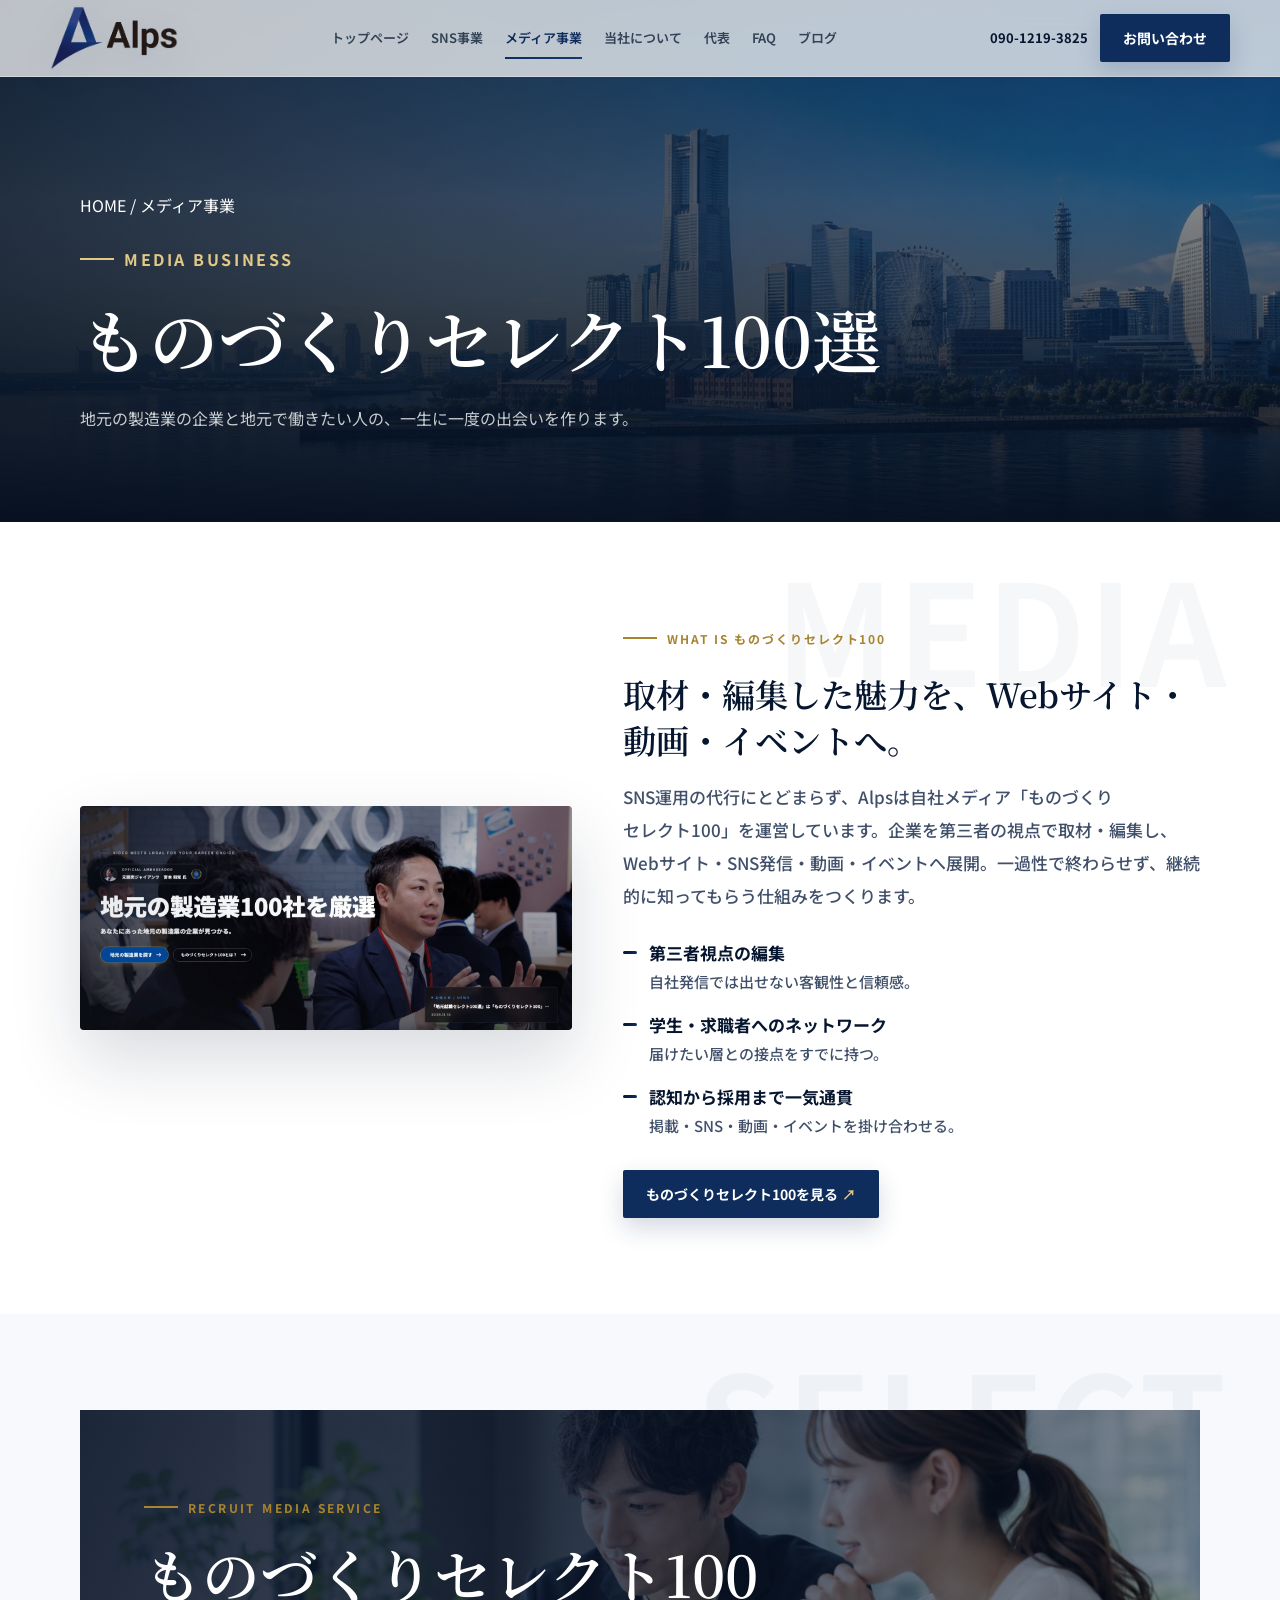
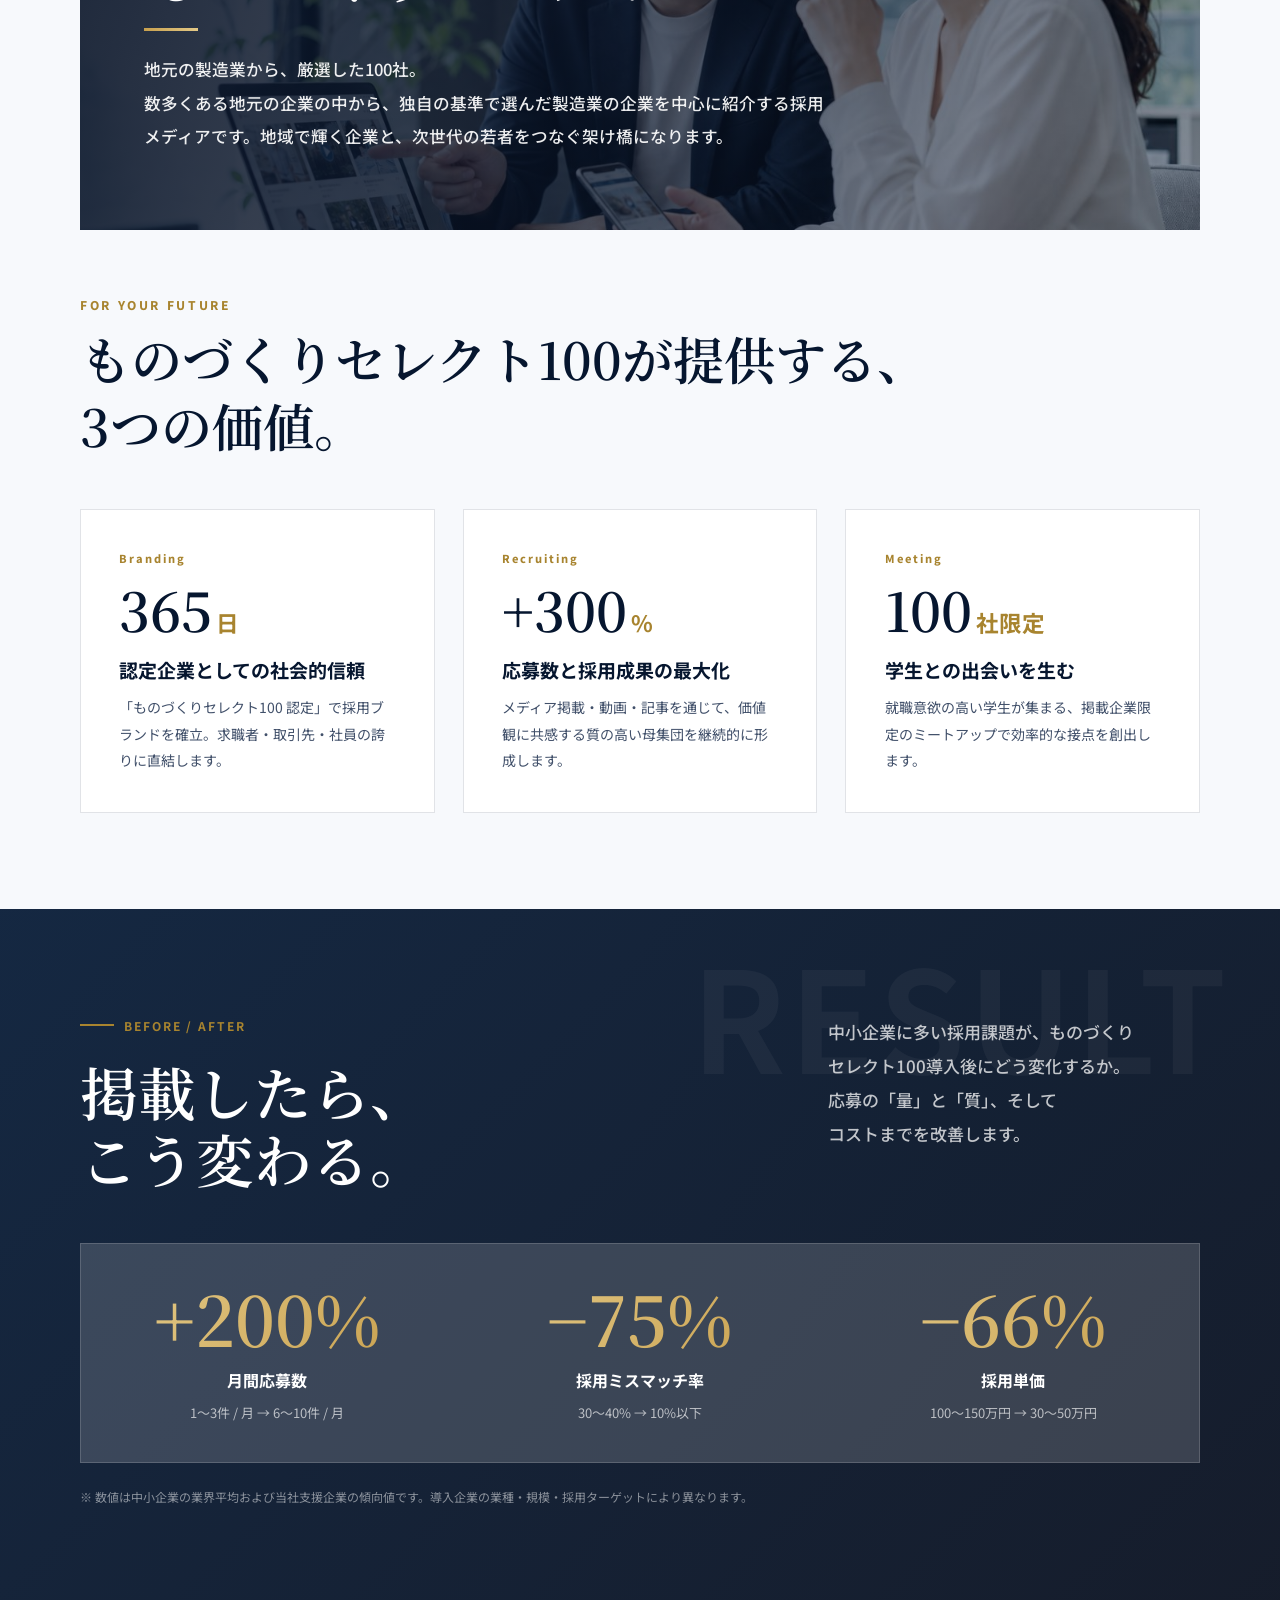
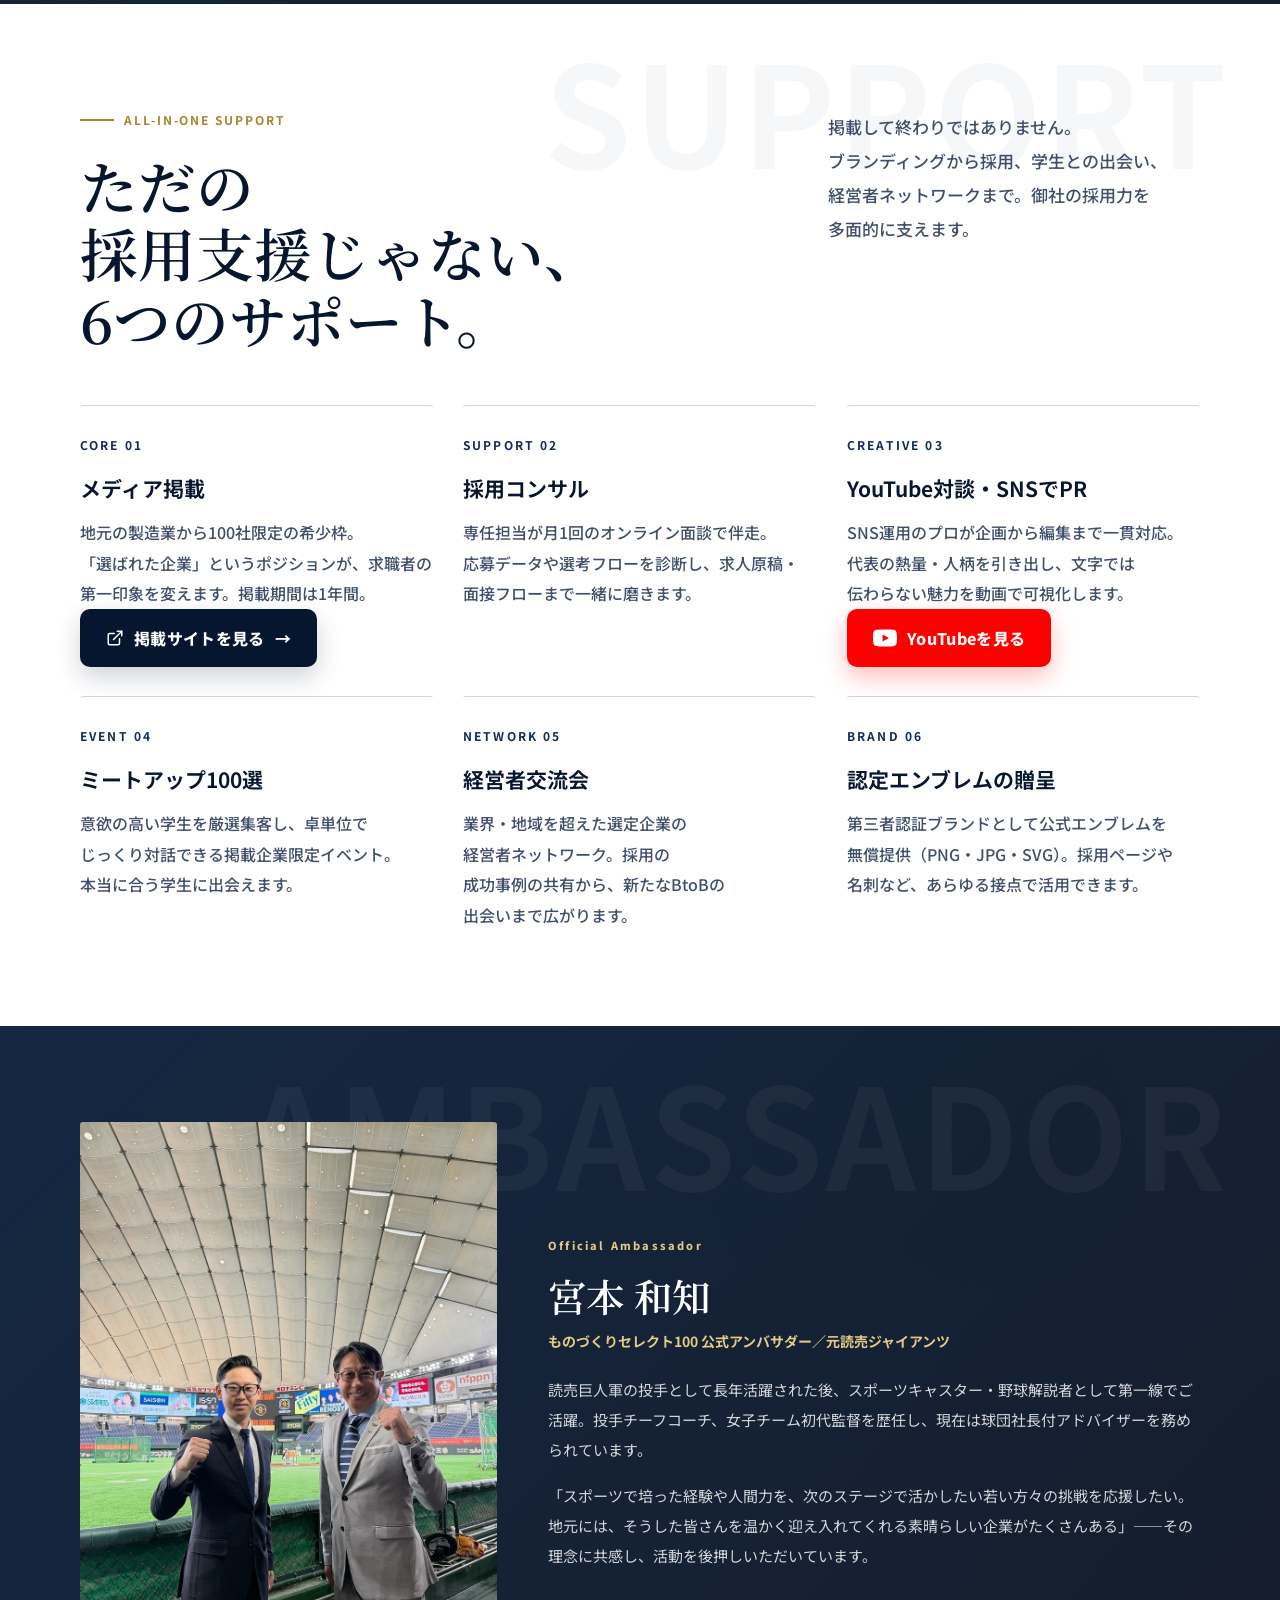
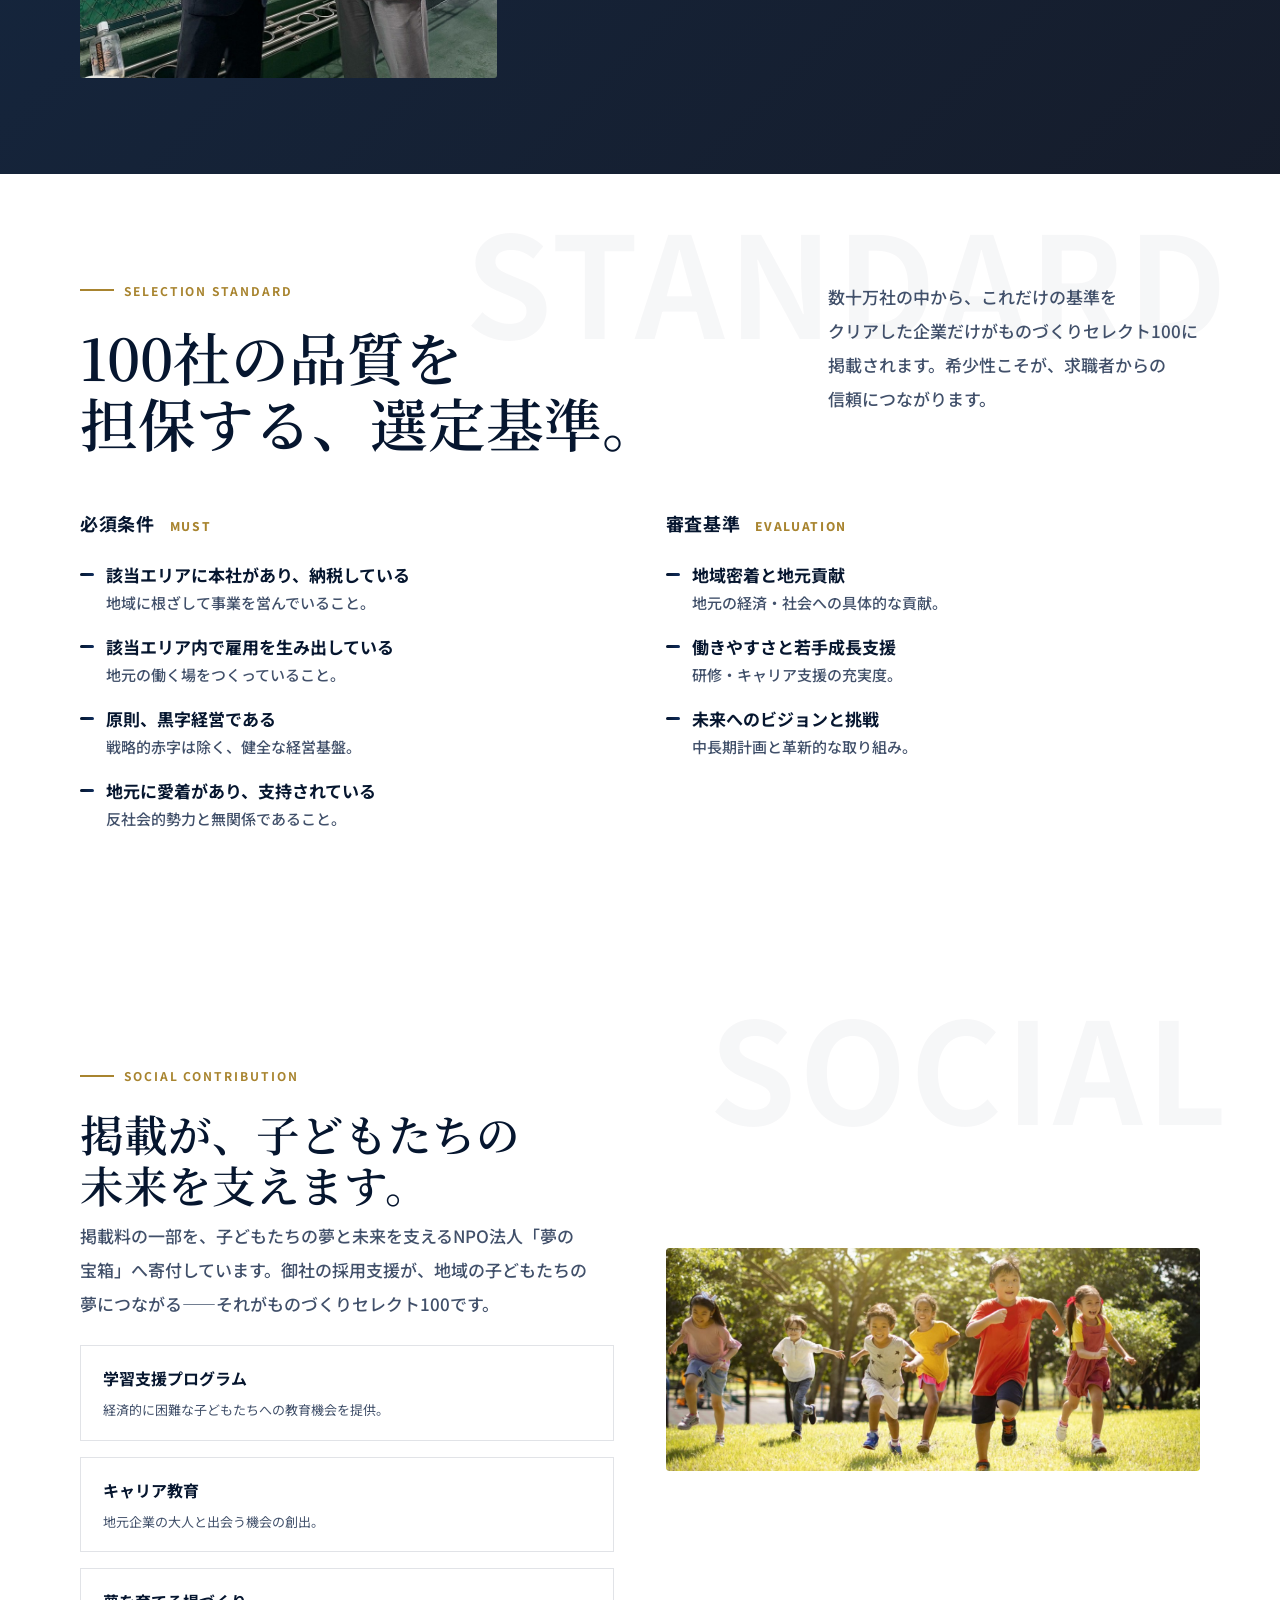
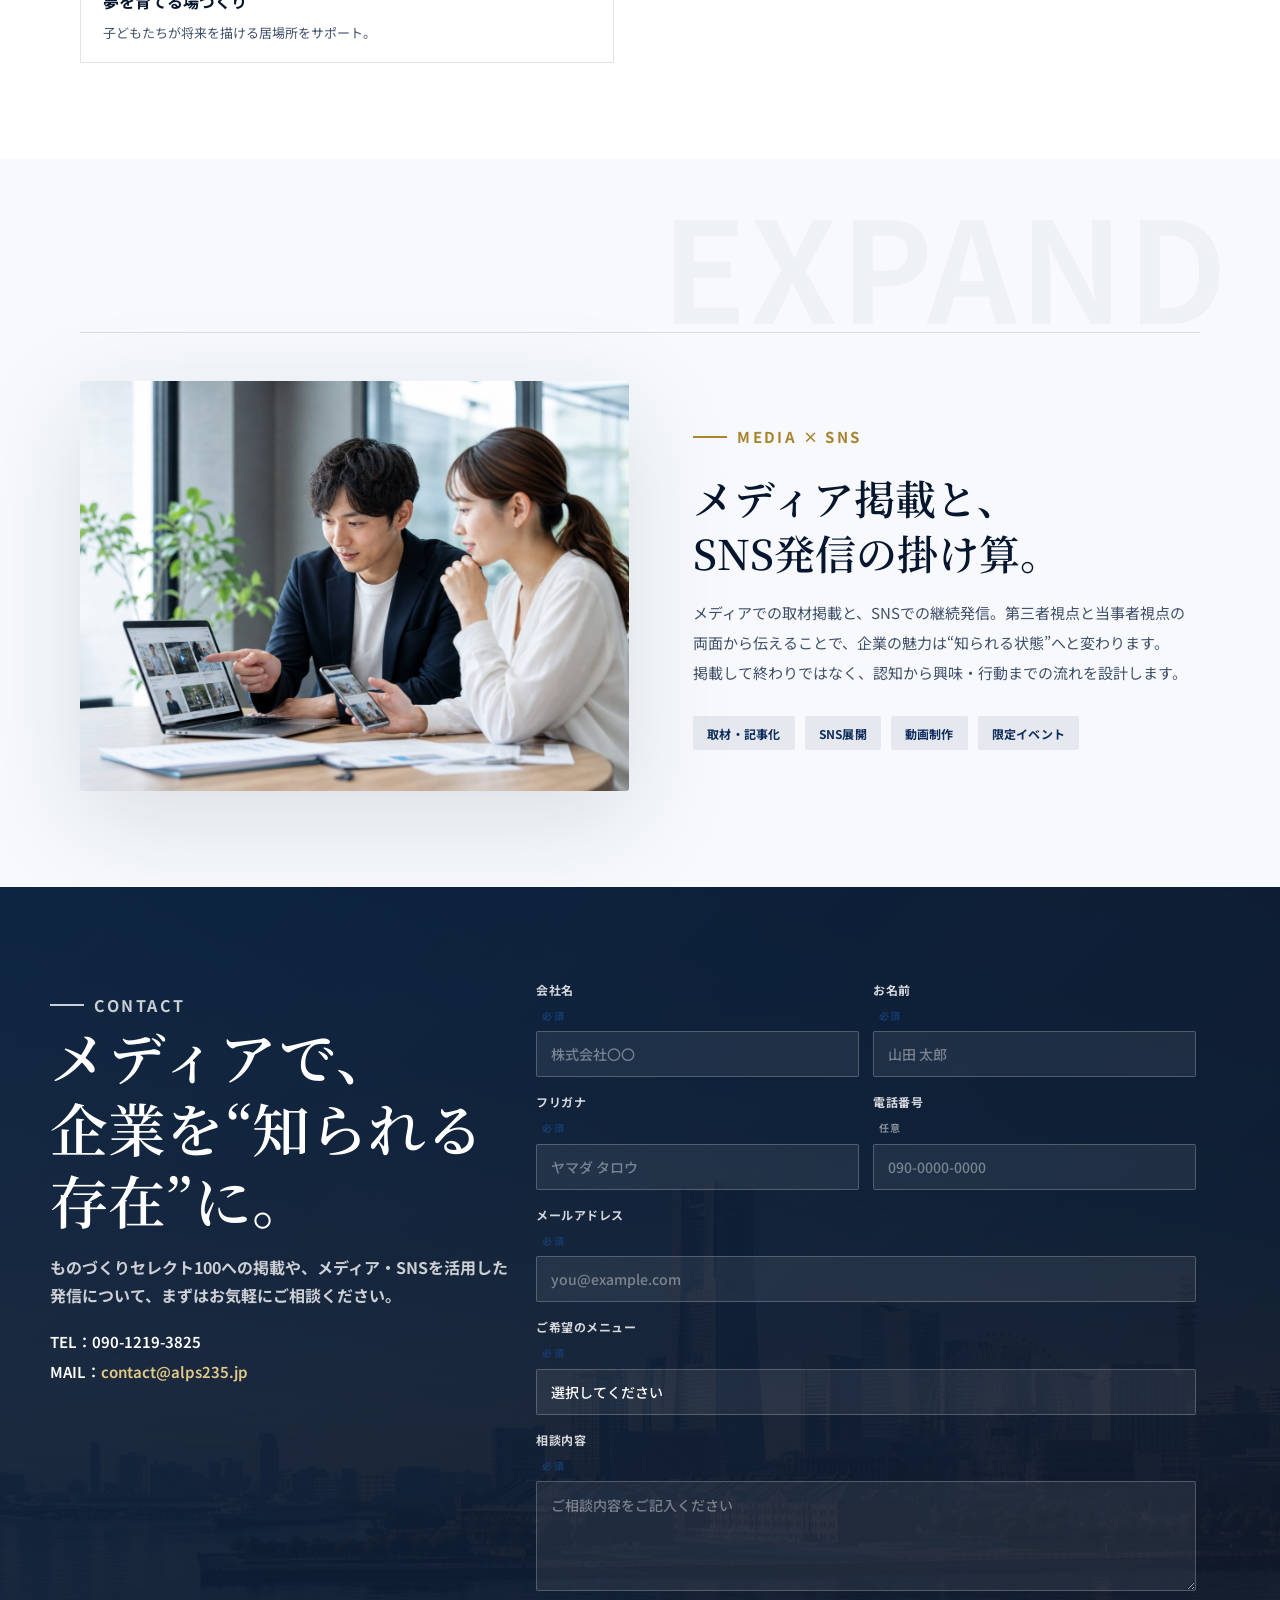
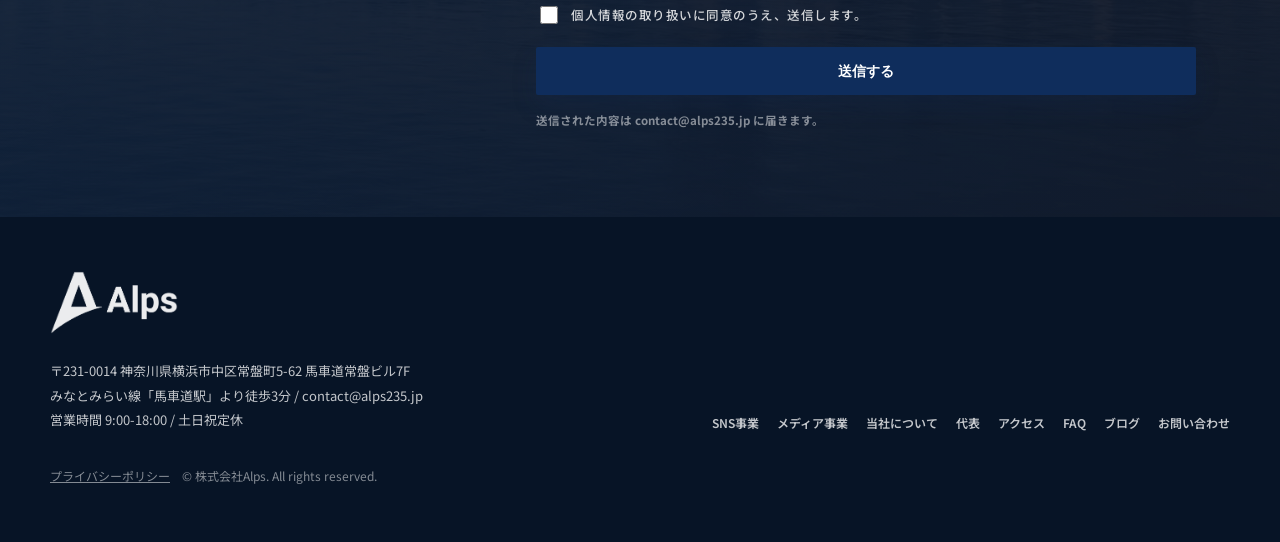
==== after/special.html @ e3c223c8 "HP preview (before/after)" ====
<!doctype html>
<html lang="ja">
<head>
<meta name="robots" content="noindex,nofollow">
  <meta charset="utf-8">
  <meta name="viewport" content="width=device-width, initial-scale=1">
  <title>メディア事業｜株式会社Alps｜ものづくりセレクト100</title>
  <meta name="description" content="株式会社Alpsの自社メディア事業。ものづくりセレクト100（地元の製造業から厳選した100社を動画で紹介する採用メディア）を通じて、地元の製造業の企業と地元で働きたい人の一生に一度の出会いを作ります。">
  <link rel="preconnect" href="https://fonts.googleapis.com">
  <link rel="preconnect" href="https://fonts.gstatic.com" crossorigin>
  <link href="https://fonts.googleapis.com/css2?family=Noto+Sans+JP:wght@400;500;600;700;900&family=Noto+Serif+JP:wght@500;600;700;900&display=swap" rel="stylesheet">
  <link rel="stylesheet" href="alps.css">
  <style id="media-extra">
    /* ===== メディア事業ページ 専用コンポーネント ===== */
    .m-lockup { display: grid; gap: 10px; margin-bottom: clamp(28px, 3vw, 44px); }
    .m-lockup .m-jp {
      margin: 0; color: var(--navy);
      font-family: "Noto Serif JP", serif; font-weight: 600;
      font-size: clamp(30px, 4vw, 52px); line-height: 1.3;
      text-wrap: pretty; word-break: auto-phrase;
    }
    .m-lockup .m-en {
      color: var(--gold-deep); font-size: 12px; font-weight: 800;
      letter-spacing: .22em; text-transform: uppercase;
    }

    /* 3つの価値 */
    .m-pillars {
      display: grid; grid-template-columns: repeat(3, minmax(0, 1fr));
      gap: clamp(18px, 2.2vw, 28px); margin-top: clamp(34px, 4vw, 54px);
    }
    .m-pillar {
      position: relative; padding: clamp(28px, 3vw, 40px);
      background: #fff; border: 1px solid rgba(11,31,58,.12);
      display: flex; flex-direction: column;
      transition: transform .3s ease, border-color .3s ease, box-shadow .3s ease;
    }
    .m-pillar:hover { transform: translateY(-6px); border-color: rgba(15,45,92,.3); box-shadow: 0 26px 64px rgba(11,31,58,.1); }
    .m-pillar .m-en { color: var(--gold-deep); font-size: 11px; font-weight: 800; letter-spacing: .18em; }
    .m-pillar .m-fig {
      margin: 14px 0 4px; color: var(--navy);
      font-family: "Noto Serif JP", serif; font-weight: 600; line-height: 1;
      font-size: clamp(38px, 4.2vw, 58px);
    }
    .m-pillar .m-fig small { font-size: .42em; font-weight: 700; margin-left: 4px; color: var(--gold-deep); font-family: "Noto Sans JP", sans-serif; }
    .m-pillar h3 { margin: 16px 0 10px; color: var(--navy); font-size: 19px; font-weight: 700; line-height: 1.5; }
    .m-pillar p { margin: 0; color: var(--muted); font-size: 14px; line-height: 1.9; }

    /* Before / After 数字 */
    .m-metrics {
      display: grid; grid-template-columns: repeat(3, minmax(0, 1fr));
      gap: 1px; margin-top: clamp(34px, 4vw, 52px);
      background: rgba(255,255,255,.16); border: 1px solid rgba(255,255,255,.16);
    }
    .m-metric { background: transparent; padding: clamp(30px, 3vw, 46px) clamp(20px, 2vw, 30px); text-align: center; }
    .m-metric .m-num {
      display: block; font-family: "Noto Serif JP", serif; font-weight: 600; line-height: 1;
      font-size: clamp(46px, 5.4vw, 76px);
      color: transparent; background: linear-gradient(120deg, var(--gold-soft), var(--gold));
      -webkit-background-clip: text; background-clip: text;
    }
    .m-metric .m-label { display: block; margin-top: 14px; color: #fff; font-size: 16px; font-weight: 700; }
    .m-metric .m-sub { display: block; margin-top: 8px; color: rgba(255,255,255,.66); font-size: 13px; line-height: 1.7; }
    .m-note { margin: 24px 0 0; color: rgba(255,255,255,.5); font-size: 12px; line-height: 1.7; }

    /* 料金プラン */
    .m-plan {
      display: grid; grid-template-columns: minmax(0, .92fr) minmax(0, 1.08fr);
      gap: clamp(30px, 4vw, 60px); align-items: center;
      padding: clamp(32px, 4vw, 56px); background: #0a1d36; color: #fff;
      border: 1px solid rgba(255,255,255,.1);
    }
    .m-plan-price { border-right: 1px solid rgba(255,255,255,.16); padding-right: clamp(20px, 3vw, 40px); }
    .m-plan-price .m-en { color: var(--gold-soft); font-size: 11px; font-weight: 800; letter-spacing: .2em; }
    .m-plan-price .m-amount { display: flex; align-items: baseline; gap: 6px; margin: 12px 0 6px; color: #fff; }
    .m-plan-price .m-amount b { font-family: "Noto Serif JP", serif; font-size: clamp(54px, 7vw, 92px); font-weight: 600; line-height: 1; }
    .m-plan-price .m-amount span { font-size: 18px; font-weight: 700; color: rgba(255,255,255,.8); }
    .m-plan-price .m-fineprint { margin: 12px 0 0; color: rgba(255,255,255,.6); font-size: 13px; line-height: 1.8; }
    .m-plan-list { list-style: none; margin: 0; padding: 0; display: grid; grid-template-columns: repeat(2, minmax(0, 1fr)); gap: 14px 24px; }
    .m-plan-list li { position: relative; padding-left: 28px; font-size: 14px; font-weight: 600; line-height: 1.6; color: rgba(255,255,255,.92); }
    .m-plan-list li::before {
      content: "✓"; position: absolute; left: 0; top: 0;
      width: 19px; height: 19px; display: grid; place-items: center;
      border-radius: 999px; background: linear-gradient(135deg, var(--gold), var(--gold-deep));
      color: #0a1d36; font-size: 11px; font-weight: 900;
    }
    @media (max-width: 860px) {
      .m-pillars, .m-metrics { grid-template-columns: 1fr; }
      .m-metrics { gap: 1px; }
      .m-plan { grid-template-columns: 1fr; gap: 28px; }
      .m-plan-price { border-right: 0; padding-right: 0; border-bottom: 1px solid rgba(255,255,255,.16); padding-bottom: 24px; }
      .m-plan-list { grid-template-columns: 1fr; }
    }

    /* 公式アンバサダー */
    .m-amb { display: grid; grid-template-columns: minmax(0, .78fr) minmax(0, 1.22fr); gap: clamp(30px, 4vw, 64px); align-items: center; }
    .m-amb .ph { min-height: clamp(300px, 36vw, 420px); border-radius: 3px; background: repeating-linear-gradient(135deg, #122847 0 14px, #0e2240 14px 28px); color: rgba(255,255,255,.5); }
    .m-amb-body .m-en { color: var(--gold-soft); font-size: 11px; font-weight: 800; letter-spacing: .2em; }
    .m-amb-body h3 { margin: 14px 0 6px; color: #fff; font-family: "Noto Serif JP", serif; font-size: clamp(26px, 3vw, 40px); font-weight: 600; line-height: 1.3; }
    .m-amb-body .m-amb-role { margin: 0 0 20px; color: var(--gold-soft); font-size: 14px; font-weight: 700; }
    .m-amb-body p { margin: 0 0 16px; color: rgba(255,255,255,.82); font-size: 15px; line-height: 2; }
    .m-amb-body p:last-child { margin-bottom: 0; }
    @media (max-width: 860px) { .m-amb { grid-template-columns: 1fr; } }

    /* 選定基準 2カラム */
    .m-crit { display: grid; grid-template-columns: repeat(2, minmax(0, 1fr)); gap: clamp(28px, 4vw, 56px); }
    .m-crit h3 { margin: 0 0 22px; color: var(--navy); font-size: 18px; font-weight: 700; letter-spacing: .04em; }
    .m-crit h3 em { font-style: normal; color: var(--gold-deep); font-size: 12px; font-weight: 800; letter-spacing: .14em; margin-left: 10px; }
    @media (max-width: 720px) { .m-crit { grid-template-columns: 1fr; } }

    /* 社会貢献 */
    .m-give { display: grid; grid-template-columns: minmax(0, 1fr) minmax(0, 1fr); gap: clamp(28px, 4vw, 56px); align-items: center; }
    .m-give-tags { display: grid; gap: 16px; }
    .m-give-tags div { padding: 18px 22px; background: #fff; border: 1px solid rgba(11,31,58,.12); }
    .m-give-tags strong { display: block; color: var(--navy); font-size: 16px; font-weight: 700; }
    .m-give-tags span { display: block; margin-top: 6px; color: var(--muted); font-size: 13px; line-height: 1.8; }
    @media (max-width: 720px) { .m-give { grid-template-columns: 1fr; } }
  </style>
  <script>document.documentElement.classList.add('js');</script>

<link rel="canonical" href="special.html">
<meta property="og:type" content="website">
<meta property="og:site_name" content="株式会社Alps">
<meta property="og:title" content="メディア事業｜株式会社Alps｜ものづくりセレクト100">
<meta property="og:description" content="株式会社Alpsの自社メディア事業。ものづくりセレクト100（地元の製造業から厳選した100社を動画で紹介する採用メディア）を通じて、地元の製造業の企業と地元で働きたい人の一生に一度の出会いを作ります。">
<meta property="og:url" content="https://alpssns.com/special/">
<meta property="og:image" content="assets/hero-minatomirai.jpg">
<meta name="twitter:card" content="summary_large_image">
<link rel="icon" href="https://alpssns.com/wp-content/uploads/2025/09/cropped-2b76fde2a64d796f07b5e4de11cb1e52-32x32.jpg" sizes="32x32" />
<link rel="icon" href="https://alpssns.com/wp-content/uploads/2025/09/cropped-2b76fde2a64d796f07b5e4de11cb1e52-192x192.jpg" sizes="192x192" />
<link rel="apple-touch-icon" href="https://alpssns.com/wp-content/uploads/2025/09/cropped-2b76fde2a64d796f07b5e4de11cb1e52-180x180.jpg" />
</head>
<body>

  <header class="site-header">
    <div class="header-inner">
      <a class="brand brand-logo-link" href="index.html" aria-label="株式会社Alps ホーム">
        <img class="brand-logo" src="assets/alps-logo-full.png" alt="株式会社Alps">
      </a>
      <nav class="nav" aria-label="主要メニュー">
        <a href="index.html">トップページ</a>
        <a href="work.html">SNS事業</a>
        <a href="special.html">メディア事業</a>
        <a href="about.html">当社について</a>
        <a href="owner.html">代表</a>
        <a href="faq.html">FAQ</a>
        <a href="https://alpssns.com/blog/">ブログ</a>
      </nav>
      <div class="header-actions">
        <a class="tel" href="tel:09012193825">090-1219-3825</a>
        <a class="btn btn-primary" href="index.html#contact">お問い合わせ</a>
      </div>
      <button class="nav-toggle" type="button" aria-label="メニューを開く" aria-expanded="false" aria-controls="mobileNav">
        <span></span><span></span><span></span>
      </button>
    </div>
    <nav class="mobile-nav" id="mobileNav" aria-label="モバイルメニュー">
      <a href="index.html">トップページ</a>
      <a href="work.html">SNS事業</a>
      <a href="special.html">メディア事業</a>
      <a href="about.html">当社について</a>
      <a href="owner.html">代表</a>
      <a href="faq.html">FAQ</a>
        <a href="https://alpssns.com/blog/">ブログ</a>
      <a class="mobile-nav__cta" href="index.html#contact">お問い合わせ</a>
      <a class="mobile-nav__tel" href="tel:09012193825">090-1219-3825</a>
    </nav>
  </header>

  <main>
    <section class="page-hero" data-screen-label="メディアヒーロー">
      <div class="container">
        <nav class="breadcrumb" aria-label="パンくず"><a href="index.html">HOME</a> <span>/</span> <span>メディア事業</span></nav>
        <p class="eyebrow" style="color:#e3c987;">Media Business</p>
        <h1 style="font-size:clamp(34px,5.4vw,74px);"><span class="nw">ものづくりセレクト</span><wbr><span class="nw">100選</span></h1>
        <p>地元の製造業の企業と地元で働きたい人の、一生に一度の出会いを作ります。</p>
      </div>
    </section>

    <section class="section" data-kicker="MEDIA" data-screen-label="メディア事業とは">
      <div class="container">
        <div class="media-feature reveal">
          <div class="media-feature-visual">
            <a href="https://jimoto-syuusyoku.com/" target="_blank" rel="noopener" aria-label="ものづくりセレクト100のサイトを開く" style="display:block;">
              <img src="assets/jimoto-top3.jpg" alt="ものづくりセレクト100 サイト" style="width:100%;height:auto;aspect-ratio:auto;object-fit:contain;background:#fff;display:block;">
            </a>
          </div>
          <div class="media-feature-body">
            <p class="eyebrow">What is ものづくりセレクト100</p>
            <h3 class="media-feature-title">取材・編集した魅力を、Webサイト・動画・イベントへ。</h3>
            <p class="media-feature-lead">SNS運用の代行にとどまらず、Alpsは自社メディア「<span class="nw">ものづくり</span><wbr><span class="nw">セレクト100</span>」を運営しています。企業を第三者の視点で取材・編集し、Webサイト・SNS発信・動画・イベントへ展開。一過性で終わらせず、継続的に知ってもらう仕組みをつくります。</p>
            <ul class="media-list">
              <li><strong>第三者視点の編集</strong><span>自社発信では出せない客観性と信頼感。</span></li>
              <li><strong>学生・求職者へのネットワーク</strong><span>届けたい層との接点をすでに持つ。</span></li>
              <li><strong>認知から採用まで一気通貫</strong><span>掲載・SNS・動画・イベントを掛け合わせる。</span></li>
            </ul>
            <a class="btn btn-primary" href="https://jimoto-syuusyoku.com/" target="_blank" rel="noopener">ものづくりセレクト100を見る <em aria-hidden="true">↗</em></a>
          </div>
        </div>
      </div>
    </section>

    <!-- ===== ものづくりセレクト100 ===== -->
    <section class="section section-soft" data-kicker="SELECT" data-screen-label="ものづくりセレクト100">
      <div class="container">
        <div class="band-head reveal">
          <img class="band-head__media" src="assets/photo-sns-meeting.jpg" alt="">
          <p class="eyebrow">Recruit Media Service</p>
          <h2 class="section-title"><span class="nw">ものづくり</span><wbr><span class="nw">セレクト100</span></h2>
          <p class="band-lead">地元の製造業から、厳選した100社。<br>数多くある地元の企業の中から、独自の基準で選んだ製造業の企業を中心に紹介する採用メディアです。地域で輝く企業と、次世代の若者をつなぐ架け橋になります。</p>
        </div>

        <div class="m-lockup reveal">
          <span class="m-en">For Your Future</span>
          <p class="m-jp"><span class="nw">ものづくり</span><wbr><span class="nw">セレクト100</span>が提供する、<wbr><span class="nw">3つの価値。</span></p>
        </div>
        <div class="m-pillars reveal">
          <div class="m-pillar">
            <span class="m-en">Branding</span>
            <div class="m-fig"><span class="js-count">365</span><small>日</small></div>
            <h3>認定企業としての社会的信頼</h3>
            <p>「<span class="nw">ものづくり</span><wbr><span class="nw">セレクト100</span> 認定」で採用ブランドを確立。求職者・取引先・社員の誇りに直結します。</p>
          </div>
          <div class="m-pillar">
            <span class="m-en">Recruiting</span>
            <div class="m-fig"><span class="js-count">+300</span><small>%</small></div>
            <h3>応募数と採用成果の最大化</h3>
            <p>メディア掲載・動画・記事を通じて、価値観に共感する質の高い母集団を継続的に形成します。</p>
          </div>
          <div class="m-pillar">
            <span class="m-en">Meeting</span>
            <div class="m-fig"><span class="js-count">100</span><small>社限定</small></div>
            <h3>学生との出会いを生む</h3>
            <p>就職意欲の高い学生が集まる、掲載企業限定のミートアップで効率的な接点を創出します。</p>
          </div>
        </div>
      </div>
    </section>

    <!-- ===== Before / After 数字 ===== -->
    <section class="section section-dark" data-kicker="RESULT" data-screen-label="導入効果">
      <div class="container">
        <div class="section-head reveal">
          <div>
            <p class="eyebrow">Before / After</p>
            <h2 class="section-title nowrap-title">掲載したら、こう変わる。</h2>
          </div>
          <p class="section-copy">中小企業に多い採用課題が、<span class="nw">ものづくり</span><wbr><span class="nw">セレクト100</span>導入後にどう変化するか。応募の「量」と「質」、そしてコストまでを改善します。</p>
        </div>
        <div class="m-metrics reveal">
          <div class="m-metric">
            <span class="m-num js-count">+200%</span>
            <span class="m-label">月間応募数</span>
            <span class="m-sub">1〜3件 / 月 → 6〜10件 / 月</span>
          </div>
          <div class="m-metric">
            <span class="m-num js-count">−75%</span>
            <span class="m-label">採用ミスマッチ率</span>
            <span class="m-sub">30〜40% → 10%以下</span>
          </div>
          <div class="m-metric">
            <span class="m-num js-count">−66%</span>
            <span class="m-label">採用単価</span>
            <span class="m-sub">100〜150万円 → 30〜50万円</span>
          </div>
        </div>
        <p class="m-note reveal">※ 数値は中小企業の業界平均および当社支援企業の傾向値です。導入企業の業種・規模・採用ターゲットにより異なります。</p>
      </div>
    </section>

    <!-- ===== 6つのサポート ===== -->
    <section class="section" data-kicker="SUPPORT" data-screen-label="6つのサポート">
      <div class="container">
        <div class="section-head reveal">
          <div>
            <p class="eyebrow">All-in-One Support</p>
            <h2 class="section-title">ただの採用支援じゃない、6つのサポート。</h2>
          </div>
          <p class="section-copy">掲載して終わりではありません。ブランディングから採用、学生との出会い、経営者ネットワークまで。御社の採用力を多面的に支えます。</p>
        </div>
        <div class="grid grid-3 reveal">
          <a class="card" href="https://jimoto-syuusyoku.com/" target="_blank" rel="noopener"><span class="card-number">CORE 01</span><h3>メディア掲載</h3><p>地元の製造業から100社限定の希少枠。「選ばれた企業」というポジションが、求職者の第一印象を変えます。掲載期間は1年間。</p><span class="site-btn"><svg viewBox="0 0 24 24" width="18" height="18" fill="none" stroke="currentColor" stroke-width="2" stroke-linecap="round" stroke-linejoin="round" aria-hidden="true"><path d="M18 13v6a2 2 0 0 1-2 2H5a2 2 0 0 1-2-2V8a2 2 0 0 1 2-2h6"/><polyline points="15 3 21 3 21 9"/><line x1="10" y1="14" x2="21" y2="3"/></svg>掲載サイトを見る <em aria-hidden="true">→</em></span></a>
          <article class="card"><span class="card-number">SUPPORT 02</span><h3>採用コンサル</h3><p>専任担当が月1回のオンライン面談で伴走。応募データや選考フローを診断し、求人原稿・面接フローまで一緒に磨きます。</p></article>
          <a class="card" href="https://youtube.com/channel/UCRNFqnMFHb-Qp9sa0mqdWAQ?si=ZmJdpICuqnjxCq0V" target="_blank" rel="noopener"><span class="card-number">CREATIVE 03</span><h3>YouTube対談・SNSでPR</h3><p>SNS運用のプロが企画から編集まで一貫対応。代表の熱量・人柄を引き出し、文字では伝わらない魅力を動画で可視化します。</p><span class="yt-btn"><svg viewBox="0 0 24 24" width="18" height="18" fill="currentColor" aria-hidden="true"><path d="M23.5 6.2a3 3 0 0 0-2.1-2.1C19.5 3.6 12 3.6 12 3.6s-7.5 0-9.4.5A3 3 0 0 0 .5 6.2C0 8.1 0 12 0 12s0 3.9.5 5.8a3 3 0 0 0 2.1 2.1c1.9.5 9.4.5 9.4.5s7.5 0 9.4-.5a3 3 0 0 0 2.1-2.1c.5-1.9.5-5.8.5-5.8s0-3.9-.5-5.8zM9.6 15.6V8.4l6.3 3.6-6.3 3.6z"/></svg>YouTubeを見る</span></a>
          <article class="card"><span class="card-number">EVENT 04</span><h3>ミートアップ100選</h3><p>意欲の高い学生を厳選集客し、卓単位でじっくり対話できる掲載企業限定イベント。本当に合う学生に出会えます。</p></article>
          <article class="card"><span class="card-number">NETWORK 05</span><h3>経営者交流会</h3><p>業界・地域を超えた選定企業の経営者ネットワーク。採用の成功事例の共有から、新たなBtoBの出会いまで広がります。</p></article>
          <article class="card"><span class="card-number">BRAND 06</span><h3>認定エンブレムの贈呈</h3><p>第三者認証ブランドとして公式エンブレムを無償提供（PNG・JPG・SVG）。採用ページや名刺など、あらゆる接点で活用できます。</p></article>
        </div>
      </div>
    </section>

    <!-- ===== 公式アンバサダー ===== -->
    <section class="section section-dark" data-kicker="AMBASSADOR" data-screen-label="公式アンバサダー">
      <div class="container">
        <div class="m-amb reveal">
          <div style="border-radius:3px;overflow:hidden;align-self:stretch;"><img src="assets/ambassador-miyamoto.jpg" alt="公式アンバサダー 宮本 和知氏（右）と代表 魚崎　仁潔（左）" style="width:100%;height:100%;min-height:clamp(320px,38vw,460px);object-fit:cover;display:block;"></div>
          <div class="m-amb-body">
            <span class="m-en">Official Ambassador</span>
            <h3>宮本 和知</h3>
            <p class="m-amb-role"><span class="nw">ものづくり</span><wbr><span class="nw">セレクト100</span> 公式アンバサダー／<wbr><span class="nw">元読売ジャイアンツ</span></p>
            <p>読売巨人軍の投手として長年活躍された後、スポーツキャスター・野球解説者として第一線でご活躍。投手チーフコーチ、女子チーム初代監督を歴任し、現在は球団社長付アドバイザーを務められています。</p>
            <p>「スポーツで培った経験や人間力を、次のステージで活かしたい若い方々の挑戦を応援したい。地元には、そうした皆さんを温かく迎え入れてくれる素晴らしい企業がたくさんある」——その理念に共感し、活動を後押しいただいています。</p>
          </div>
        </div>
      </div>
    </section>

    <!-- ===== 選定基準 ===== -->
    <section class="section" data-kicker="STANDARD" data-screen-label="選定基準">
      <div class="container">
        <div class="section-head reveal">
          <div>
            <p class="eyebrow">Selection Standard</p>
            <h2 class="section-title">100社の品質を担保する、選定基準。</h2>
          </div>
          <p class="section-copy">数十万社の中から、これだけの基準をクリアした企業だけが<span class="nw">ものづくり</span><wbr><span class="nw">セレクト100</span>に掲載されます。希少性こそが、求職者からの信頼につながります。</p>
        </div>
        <div class="m-crit reveal">
          <div>
            <h3>必須条件 <em>MUST</em></h3>
            <ul class="media-list">
              <li><strong>該当エリアに本社があり、納税している</strong><span>地域に根ざして事業を営んでいること。</span></li>
              <li><strong>該当エリア内で雇用を生み出している</strong><span>地元の働く場をつくっていること。</span></li>
              <li><strong>原則、黒字経営である</strong><span>戦略的赤字は除く、健全な経営基盤。</span></li>
              <li><strong>地元に愛着があり、支持されている</strong><span>反社会的勢力と無関係であること。</span></li>
            </ul>
          </div>
          <div>
            <h3>審査基準 <em>EVALUATION</em></h3>
            <ul class="media-list">
              <li><strong>地域密着と地元貢献</strong><span>地元の経済・社会への具体的な貢献。</span></li>
              <li><strong>働きやすさと若手成長支援</strong><span>研修・キャリア支援の充実度。</span></li>
              <li><strong>未来へのビジョンと挑戦</strong><span>中長期計画と革新的な取り組み。</span></li>
            </ul>
          </div>
        </div>
      </div>
    </section>

    <!-- ===== 社会貢献 ===== -->
    <section class="section" data-kicker="SOCIAL" data-screen-label="社会貢献">
      <div class="container">
        <div class="m-give reveal">
          <div>
            <p class="eyebrow">Social Contribution</p>
            <h2 class="section-title" style="font-size:clamp(28px,3.4vw,44px);">掲載が、子どもたちの未来を支えます。</h2>
            <p class="section-copy" style="max-width:none;">掲載料の一部を、子どもたちの夢と未来を支えるNPO法人「夢の宝箱」へ寄付しています。御社の採用支援が、地域の子どもたちの夢につながる——それが<span class="nw">ものづくり</span><wbr><span class="nw">セレクト100</span>です。</p>
            <div class="m-give-tags" style="margin-top:24px;">
              <div><strong>学習支援プログラム</strong><span>経済的に困難な子どもたちへの教育機会を提供。</span></div>
              <div><strong>キャリア教育</strong><span>地元企業の大人と出会う機会の創出。</span></div>
              <div><strong>夢を育てる場づくり</strong><span>子どもたちが将来を描ける居場所をサポート。</span></div>
            </div>
          </div>
          <div style="border-radius:3px;overflow:hidden;">
            <img src="assets/children-future.jpg" alt="夢の宝箱が支援する子どもたち" style="width:100%;height:auto;display:block;border-radius:3px;">
          </div>
        </div>
      </div>
    </section>

    <!-- ===== Media × SNS ===== -->
    <section class="section section-soft" data-kicker="EXPAND" data-screen-label="展開イメージ">
      <div class="container">
        <div class="image-showcase is-reverse reveal">
          <img src="assets/photo-sns-meeting.jpg" alt="メディアとSNSを掛け合わせた発信">
          <div class="image-showcase-copy">
            <p class="eyebrow">Media × SNS</p>
            <h3>メディア掲載と、SNS発信の掛け算。</h3>
            <p>メディアでの取材掲載と、SNSでの継続発信。第三者視点と当事者視点の両面から伝えることで、企業の魅力は“知られる状態”へと変わります。掲載して終わりではなく、認知から興味・行動までの流れを設計します。</p>
            <div class="visual-tags"><span>取材・記事化</span><span>SNS展開</span><span>動画制作</span><span>限定イベント</span></div>
          </div>
        </div>
      </div>
    </section>

    <section class="cta" data-screen-label="お問い合わせ">
      <div class="cta-inner">
        <div class="contact-panel">
          <div class="reveal">
            <p class="eyebrow">Contact</p>
            <h2>メディアで、企業を“知られる存在”に。</h2>
            <p><span class="nw">ものづくり</span><wbr><span class="nw">セレクト100</span>への掲載や、メディア・SNSを活用した発信について、まずは<span class="nw">お気軽に</span>ご相談ください。</p>
            <p style="color:#fff;font-size:15px;font-weight:600;line-height:2;margin:18px 0 0;">TEL：<a href="tel:09012193825" style="color:#fff;">090-1219-3825</a><br>MAIL：<a href="mailto:contact@alps235.jp" style="color:var(--gold-soft);">contact@alps235.jp</a></p>
          </div>
          <form class="contact-form reveal" action="#" onsubmit="return false" method="POST">
            <input type="hidden" name="action" value="alps_contact">
            <input type="text" name="_honey" style="display:none">
            <div class="cf-row">
              <label>会社名<span class="req">必須</span><input type="text" name="company" required placeholder="株式会社〇〇"></label>
              <label>お名前<span class="req">必須</span><input type="text" name="fullname" required placeholder="山田 太郎"></label>
            </div>
            <div class="cf-row">
              <label>フリガナ<span class="req">必須</span><input type="text" name="kana" required placeholder="ヤマダ タロウ"></label>
              <label>電話番号<span class="opt">任意</span><input type="tel" name="tel" placeholder="090-0000-0000"></label>
            </div>
            <label>メールアドレス<span class="req">必須</span><input type="email" name="email" required placeholder="you@example.com"></label>
            <label>ご希望のメニュー<span class="req">必須</span>
              <select name="menu" required>
                <option value="" disabled selected>選択してください</option>
                <option>SNS採用支援</option>
                <option>ものづくりセレクト100（メディア掲載）</option>
                <option>その他・ご相談</option>
              </select>
            </label>
            <label>相談内容<span class="req">必須</span><textarea name="message" required placeholder="ご相談内容をご記入ください"></textarea></label>
            <label class="cf-check"><input type="checkbox" name="agree" required> <span>個人情報の取り扱いに同意のうえ、送信します。</span></label>
            <button class="btn btn-primary" type="submit">送信する</button>
            <p class="cf-note">送信された内容は contact@alps235.jp に届きます。</p>
          </form>
        </div>
      </div>
    </section>
  </main>

  <footer class="footer">
    <div class="footer-inner">
      <div>
        <a class="brand brand-logo-link" href="index.html" aria-label="株式会社Alps ホーム">
          <img class="brand-logo" src="assets/alps-logo-full.png" alt="株式会社Alps" style="filter:brightness(0) invert(1);opacity:.92;">
        </a>
        <p>〒231-0014 神奈川県横浜市中区常盤町5-62 <span class="nw">馬車道常盤ビル7F</span><br>みなとみらい線「馬車道駅」より徒歩3分 / contact@alps235.jp<br>営業時間 9:00-18:00 / 土日祝定休</p>
      </div>
      <nav class="footer-links" aria-label="フッターメニュー">
        <a href="work.html">SNS事業</a>
        <a href="special.html">メディア事業</a>
        <a href="about.html">当社について</a>
        <a href="owner.html">代表</a>
        <a href="https://alpssns.com/access/">アクセス</a>
        <a href="faq.html">FAQ</a>
        <a href="https://alpssns.com/blog/">ブログ</a>
        <a href="index.html#contact">お問い合わせ</a>
      </nav>
    </div>
    <p style="width:min(var(--max),calc(100% - 40px));margin:32px auto 0;font-size:12px;color:rgba(255,255,255,.5);"><a href="https://alpssns.com/privacy/" style="color:inherit;text-decoration:underline;">プライバシーポリシー</a>　© 株式会社Alps. All rights reserved.</p>
  </footer>

  <script src="app.js"></script>
</body>
</html>
---- after/alps.css ----
/* =========================================================
   Alps — 共通スタイル（ユーザー作成トップページより抽出）
   読み込み順を維持: ベース → de-AI上書き → refine上書き
   ========================================================= */

/* ===================== BASE ===================== */
:root {
  --ink: #111827;
  --navy: #06162f;
  --muted: #41506a;
  --line: #d9e0ea;
  --soft: #f4f7fb;
  --blue: #0f2d5c;
  --green: #0e7f78;
  --white: #ffffff;
  --shadow: 0 24px 70px rgba(11, 31, 58, .12);
  --radius: 8px;
  --max: 1180px;
}

* { box-sizing: border-box; }

html {
  scroll-behavior: smooth;
  overflow-x: hidden;
}

body {
  margin: 0;
  color: var(--ink);
  background: var(--white);
  font-family: "Inter", "Noto Sans JP", -apple-system, BlinkMacSystemFont, "Helvetica Neue", "Hiragino Sans", "Yu Gothic", YuGothic, Meiryo, sans-serif;
  line-height: 1.75;
  letter-spacing: 0;
  overflow-x: hidden;
  font-weight: 400;
}

@media (pointer: fine) {
  body.cursor-ready,
  body.cursor-ready a,
  body.cursor-ready button,
  body.cursor-ready summary,
  body.cursor-ready details {
    cursor: none;
  }
}

.cursor-dot,
.cursor-ring {
  position: fixed;
  left: 0;
  top: 0;
  z-index: 999;
  pointer-events: none;
  opacity: 0;
  transform: translate3d(-50%, -50%, 0);
  transition: opacity .2s ease, width .22s ease, height .22s ease, border-color .22s ease, background .22s ease;
}

.cursor-dot {
  width: 7px;
  height: 7px;
  border-radius: 999px;
  background: linear-gradient(135deg, var(--blue), var(--green));
  box-shadow: 0 0 18px rgba(15,45,92,.55);
}

.cursor-ring {
  width: 38px;
  height: 38px;
  border: 1px solid rgba(15,45,92,.42);
  border-radius: 999px;
  background: rgba(255,255,255,.08);
  backdrop-filter: blur(2px);
  mix-blend-mode: multiply;
}

body.cursor-ready .cursor-dot,
body.cursor-ready .cursor-ring { opacity: 1; }

body.cursor-hover .cursor-ring {
  width: 64px;
  height: 64px;
  border-color: rgba(19,163,127,.62);
  background: rgba(15,45,92,.08);
}

img { display: block; width: 100%; height: auto; }
a { color: inherit; text-decoration: none; }

section[id] { scroll-margin-top: 96px; }

.site-header {
  position: fixed;
  inset: 0 0 auto;
  z-index: 50;
  background: rgba(255, 255, 255, .72);
  border-bottom: 1px solid rgba(217, 224, 234, .7);
  backdrop-filter: blur(18px);
}

.header-inner {
  width: min(var(--max), calc(100% - 40px));
  height: 76px;
  margin: 0 auto;
  display: flex;
  align-items: center;
  justify-content: space-between;
  gap: 28px;
}

.brand {
  display: inline-flex;
  align-items: center;
  gap: 12px;
  font-weight: 700;
  color: var(--navy);
  line-height: 1;
}

.brand-logo-link { flex: 0 0 auto; }

.brand-logo {
  width: clamp(110px, 10vw, 132px);
  height: auto;
  display: block;
  object-fit: contain;
  filter: drop-shadow(0 10px 18px rgba(6,22,47,.08));
  transition: transform .32s ease, filter .32s ease;
}

.brand-logo-link:hover .brand-logo {
  transform: translateY(-2px);
  filter: drop-shadow(0 14px 22px rgba(6,22,47,.14));
}

.nav {
  display: flex;
  align-items: center;
  gap: 22px;
  color: #334155;
  font-size: 13px;
  font-weight: 600;
}

.nav a {
  position: relative;
  padding: 28px 0;
  transition: color .2s ease;
}

.nav a::after {
  content: "";
  position: absolute;
  left: 0;
  right: 0;
  bottom: 18px;
  height: 2px;
  background: linear-gradient(90deg, var(--blue), var(--green));
  transform: scaleX(0);
  transform-origin: left;
  transition: transform .24s ease;
}

.nav a:hover,
.nav a.is-active { color: var(--blue); }

.nav a:hover::after,
.nav a.is-active::after { transform: scaleX(1); }

.header-actions { display: flex; align-items: center; gap: 12px; }

.tel { color: var(--navy); font-size: 13px; font-weight: 700; white-space: nowrap; }

.btn {
  display: inline-flex;
  align-items: center;
  justify-content: center;
  min-height: 48px;
  padding: 0 22px;
  border: 1px solid transparent;
  border-radius: var(--radius);
  font-size: 14px;
  font-weight: 700;
  line-height: 1.2;
  position: relative;
  isolation: isolate;
  overflow: hidden;
  transition: transform .24s ease, box-shadow .24s ease, background .24s ease, color .24s ease, border-color .24s ease;
}

.btn::before {
  content: "";
  position: absolute;
  inset: -40% auto -40% -80%;
  z-index: -1;
  width: 70%;
  background: linear-gradient(90deg, transparent, rgba(255,255,255,.36), transparent);
  transform: skewX(-18deg);
  transition: left .55s ease;
}

.btn:hover { transform: translateY(-3px); }
.btn:hover::before { left: 120%; }

.btn-primary {
  color: var(--white);
  background: linear-gradient(135deg, var(--blue), var(--green));
  box-shadow: 0 14px 30px rgba(15, 45, 92, .24);
}

.btn-secondary {
  color: var(--navy);
  background: var(--white);
  border-color: var(--line);
}

.btn-dark {
  color: var(--white);
  background: var(--navy);
  box-shadow: 0 18px 42px rgba(11, 31, 58, .24);
}

.btn-ghost {
  color: var(--white);
  background: rgba(255, 255, 255, .08);
  border-color: rgba(255, 255, 255, .55);
  backdrop-filter: blur(4px);
}

.btn-ghost:hover {
  background: rgba(255, 255, 255, .18);
  border-color: rgba(255, 255, 255, .85);
}

.service-grid { margin-top: 8px; }

.service-item {
  display: flex;
  flex-direction: column;
  gap: 4px;
  min-height: 100%;
}

.service-cta {
  display: flex;
  justify-content: center;
  margin-top: clamp(36px, 4vw, 56px);
}

.service-cta .btn em,
.media-feature-body .btn em {
  font-style: normal;
  margin-left: 4px;
  transition: transform .3s ease;
}

.service-cta .btn:hover em,
.media-feature-body .btn:hover em { transform: translateX(5px); }

.media-feature {
  display: grid;
  grid-template-columns: minmax(0, .92fr) minmax(0, 1.08fr);
  gap: clamp(34px, 5vw, 72px);
  align-items: center;
}

.media-feature-visual {
  position: relative;
  border-radius: 16px;
  overflow: hidden;
  box-shadow: 0 30px 70px rgba(11, 31, 58, .16);
}

.media-feature-visual img {
  width: 100%;
  height: 100%;
  aspect-ratio: 4 / 3;
  object-fit: cover;
}

.media-feature-visual::after {
  content: "";
  position: absolute;
  inset: 0;
  background: linear-gradient(140deg, rgba(15, 45, 92, .12), transparent 55%);
  pointer-events: none;
}

.media-feature-title {
  margin: 0 0 16px;
  color: var(--navy);
  font-family: "Noto Serif JP", "Hiragino Mincho ProN", "Yu Mincho", "YuMincho", serif;
  font-size: clamp(24px, 2.6vw, 34px);
  font-weight: 600;
  line-height: 1.4;
}

.media-feature-lead {
  margin: 0 0 28px;
  color: var(--muted);
  font-size: 17px;
  font-weight: 500;
  line-height: 1.95;
}

.media-list {
  list-style: none;
  margin: 0 0 32px;
  padding: 0;
  display: grid;
  gap: 18px;
}

.media-list li { position: relative; padding-left: 26px; }

.media-list li::before {
  content: "";
  position: absolute;
  left: 0;
  top: 11px;
  width: 14px;
  height: 3px;
  border-radius: 2px;
  background: linear-gradient(90deg, var(--navy), var(--blue));
}

.media-list strong {
  display: block;
  color: var(--navy);
  font-size: 17px;
  font-weight: 700;
  line-height: 1.5;
}

.media-list span {
  display: block;
  margin-top: 3px;
  color: var(--muted);
  font-size: 15px;
  font-weight: 500;
  line-height: 1.7;
}

@media (max-width: 860px) {
  .media-feature { grid-template-columns: 1fr; gap: 28px; }
  .media-feature-visual { order: -1; }
}

.hero {
  position: relative;
  min-height: 100svh;
  padding: 0;
  overflow: hidden;
  background: #050d1c;
  isolation: isolate;
}

.hero-visual {
  position: absolute;
  inset: -5%;
  z-index: -3;
  background:
    linear-gradient(135deg, rgba(6, 22, 47, .8), rgba(6, 22, 47, .48) 48%, rgba(2, 6, 16, .86)),
    url("assets/hero-minatomirai.jpg") center / cover no-repeat;
  transform: scale(1.06);
  animation: heroImage 16s cubic-bezier(.2,.65,.2,1) infinite alternate;
  will-change: transform, filter;
}

.hero-visual::after {
  content: "";
  position: absolute;
  inset: 0;
  background:
    linear-gradient(180deg, transparent 0%, transparent 46%, rgba(5,13,28,.4) 60%, rgba(5,13,28,.85) 78%, rgba(2,6,16,.95) 100%),
    linear-gradient(90deg, rgba(5,13,28,.55) 0%, rgba(5,13,28,.18) 50%, rgba(5,13,28,.4) 100%);
}

.hero::before {
  content: "";
  position: absolute;
  inset: 0;
  z-index: -2;
  background:
    linear-gradient(rgba(255,255,255,.055) 1px, transparent 1px),
    linear-gradient(90deg, rgba(255,255,255,.04) 1px, transparent 1px);
  background-size: 72px 72px;
  mask-image: linear-gradient(90deg, rgba(0,0,0,.9), transparent 78%);
  opacity: .46;
  animation: gridFloat 12s linear infinite;
  pointer-events: none;
}

.hero::after {
  content: "";
  position: absolute;
  inset: 0;
  z-index: -1;
  background:
    radial-gradient(circle at 74% 36%, rgba(94,234,212,.18), transparent 32%),
    linear-gradient(110deg, transparent 0%, rgba(255,255,255,.2) 42%, transparent 52%);
  transform: translateX(-32%);
  animation: heroLight 5.8s ease-in-out infinite alternate;
  pointer-events: none;
}

.hero-motion { position: absolute; inset: 0; z-index: 0; overflow: hidden; pointer-events: none; }

.hero-impact {
  position: absolute;
  left: max(20px, calc((100vw - var(--max)) / 2));
  bottom: 28px;
  z-index: 0;
  color: rgba(255, 255, 255, .08);
  font-size: clamp(82px, 15vw, 224px);
  line-height: .82;
  font-weight: 760;
  letter-spacing: .02em;
  text-transform: uppercase;
  pointer-events: none;
  white-space: nowrap;
}

.hero-inner {
  position: relative;
  z-index: 1;
  width: min(var(--max), calc(100% - 40px));
  margin: 0 auto;
  display: flex;
  align-items: flex-end;
  min-height: 100svh;
  padding-bottom: clamp(72px, 9vw, 116px);
}

.hero-copy { max-width: 790px; }

.hero-inner > *,
.section-head > *,
.card,
.case-point { min-width: 0; }

.eyebrow {
  display: inline-flex;
  align-items: center;
  flex-wrap: wrap;
  gap: 10px;
  margin: 0 0 22px;
  color: var(--blue);
  font-size: 12px;
  font-weight: 700;
  letter-spacing: .16em;
  text-transform: uppercase;
  max-width: 100%;
  overflow-wrap: anywhere;
}

.eyebrow::before { content: ""; width: 34px; height: 2px; background: currentColor; }

.hero h1 {
  margin: 0;
  color: var(--white);
  font-family: "Noto Serif JP", "Hiragino Mincho ProN", "Yu Mincho", "YuMincho", serif;
  font-size: clamp(58px, 8vw, 118px);
  line-height: 1.02;
  letter-spacing: 0;
  font-weight: 600;
  overflow-wrap: anywhere;
  word-break: keep-all;
}

.hero h1 .accent,
.hero h1 .accent > span {
  color: transparent;
  background: linear-gradient(135deg, #93c5fd, #5eead4);
  background-clip: text;
  -webkit-background-clip: text;
}

.headline-line { display: block; overflow: hidden; }
.headline-line > span { display: block; white-space: nowrap; }

.js .hero-copy.is-visible h1 { animation: titleImpact .9s cubic-bezier(.16,.82,.24,1) .2s both; }
.js .hero-copy.is-visible .eyebrow { animation: heroTextIn .62s cubic-bezier(.18,.8,.2,1) .08s both; }
.js .hero-copy.is-visible .hero-actions { animation: heroTextIn .68s cubic-bezier(.18,.8,.2,1) .5s both; }

.hero-lead {
  margin: 26px 0 0;
  max-width: 640px;
  color: rgba(255, 255, 255, .94);
  font-size: clamp(16px, 1.55vw, 21px);
  font-weight: 600;
  line-height: 1.85;
  opacity: 0;
  transform: translateY(16px);
  transition: opacity .8s ease .42s, transform .8s ease .42s;
}

.js .hero-copy.is-visible .hero-lead { opacity: 1; transform: none; }

.hero-actions { display: flex; flex-wrap: wrap; gap: 14px; margin: 30px 0 0; }
.hero .btn { min-height: 58px; padding: 0 30px; font-size: 15px; }

.hero-scroll {
  position: absolute;
  right: max(24px, calc((100vw - var(--max)) / 2));
  bottom: 42px;
  z-index: 2;
  display: grid;
  justify-items: center;
  gap: 14px;
  color: rgba(255,255,255,.72);
  font-size: 10px;
  font-weight: 700;
  letter-spacing: .18em;
  text-transform: uppercase;
  writing-mode: vertical-rl;
}

.hero-scroll::after {
  content: "";
  width: 1px;
  height: 76px;
  background: linear-gradient(180deg, rgba(255,255,255,.78), transparent);
  animation: scrollLine 1.8s ease-in-out infinite;
}

.section { position: relative; padding: 136px 0; overflow: hidden; }

.section::before {
  content: attr(data-kicker);
  position: absolute;
  top: 34px;
  right: max(20px, calc((100vw - var(--max)) / 2));
  color: rgba(11, 31, 58, .035);
  font-size: clamp(68px, 11vw, 154px);
  line-height: 1;
  font-weight: 650;
  letter-spacing: .02em;
  pointer-events: none;
  white-space: nowrap;
}

.section-soft { background: #f7f9fc; }

.section-dark {
  color: var(--white);
  background:
    linear-gradient(135deg, rgba(11,31,58,.96), rgba(17,24,39,.98)),
    radial-gradient(circle at 80% 20%, rgba(19,163,127,.24), transparent 34%);
}

.section-dark::before { color: rgba(255,255,255,.045); }

.container {
  position: relative;
  z-index: 1;
  width: min(1120px, calc(100% - 56px));
  margin: 0 auto;
}

.section-head {
  display: grid;
  grid-template-columns: minmax(0, .78fr) minmax(280px, .42fr);
  gap: 84px;
  align-items: start;
  margin-bottom: 72px;
}

.section-title {
  margin: 0;
  color: var(--navy);
  font-family: "Noto Serif JP", "Hiragino Mincho ProN", "Yu Mincho", "YuMincho", serif;
  font-size: clamp(34px, 4.5vw, 58px);
  line-height: 1.16;
  font-weight: 600;
  overflow-wrap: normal;
  word-break: keep-all;
  line-break: strict;
}

.section-dark .section-title { color: var(--white); }

.section-copy {
  margin: 10px 0 0;
  max-width: 460px;
  color: var(--muted);
  font-size: 17px;
  line-height: 2;
  font-weight: 500;
  overflow-wrap: break-word;
  word-break: auto-phrase;
  line-break: strict;
}

.section-dark .section-copy,
.section-dark .eyebrow { color: rgba(255,255,255,.74); }

.grid { display: grid; gap: clamp(30px, 4vw, 56px); }
.grid-2 { grid-template-columns: repeat(2, minmax(0, 1fr)); }
.grid-3 { grid-template-columns: repeat(3, minmax(0, 1fr)); }
.grid-4 { grid-template-columns: repeat(4, minmax(0, 1fr)); }

.business-grid {
  display: grid;
  grid-template-columns: repeat(2, minmax(0, 1fr));
  gap: clamp(22px, 3vw, 34px);
}

.business-card {
  position: relative;
  display: grid;
  grid-template-rows: 260px 1fr;
  min-height: 680px;
  border-radius: 10px;
  background: var(--white);
  color: var(--ink);
  text-decoration: none;
  overflow: hidden;
  box-shadow: 0 28px 74px rgba(6, 22, 47, .08);
  transition: transform .34s ease, box-shadow .34s ease;
  isolation: isolate;
}

.business-card::after {
  content: "";
  position: absolute;
  inset: 0;
  border: 1px solid rgba(6,22,47,.12);
  border-radius: inherit;
  pointer-events: none;
  transition: border-color .34s ease;
}

.business-card:hover { transform: translateY(-8px); box-shadow: 0 38px 96px rgba(6, 22, 47, .16); }
.business-card:hover::after { border-color: rgba(6,22,47,.34); }

.business-thumb { position: relative; overflow: hidden; background: var(--navy); }

.business-thumb img {
  width: 100%;
  height: 100%;
  object-fit: cover;
  transform: scale(1.02);
  transition: transform .7s cubic-bezier(.2,.65,.2,1), filter .7s ease;
  filter: saturate(.92) contrast(1.04);
}

.business-card:hover .business-thumb img { transform: scale(1.09); filter: saturate(1.04) contrast(1.08); }

.business-thumb::after {
  content: "";
  position: absolute;
  inset: 0;
  background: linear-gradient(180deg, rgba(6,22,47,.05), rgba(6,22,47,.48));
}

.business-body { display: flex; flex-direction: column; padding: clamp(28px, 3.5vw, 46px); }

.business-card-head {
  display: flex;
  align-items: center;
  justify-content: space-between;
  gap: 18px;
  margin-bottom: 24px;
}

.business-num { font-size: 12px; font-weight: 800; color: var(--blue); letter-spacing: .18em; }
.business-tag { font-size: 10px; font-weight: 700; letter-spacing: .2em; color: var(--muted); text-transform: uppercase; }

.business-card h3 {
  margin: 0 0 18px;
  font-family: "Noto Serif JP", "Hiragino Mincho ProN", "Yu Mincho", "YuMincho", serif;
  font-size: clamp(30px, 3.2vw, 46px);
  color: var(--navy);
  font-weight: 600;
  line-height: 1.22;
  word-break: keep-all;
  overflow-wrap: anywhere;
}

.business-card > p,
.business-body > p {
  margin: 0 0 28px;
  color: var(--muted);
  font-size: 15px;
  line-height: 1.95;
}

.business-items {
  list-style: none;
  margin: 0 0 30px;
  padding: 0;
  display: grid;
  grid-template-columns: repeat(2, minmax(0, 1fr));
  gap: 12px 18px;
}

.business-items li {
  position: relative;
  padding-left: 18px;
  font-size: 13px;
  color: var(--ink);
  font-weight: 600;
  line-height: 1.65;
  word-break: keep-all;
  overflow-wrap: anywhere;
}

.business-items li::before {
  content: "";
  position: absolute;
  left: 0;
  top: .82em;
  width: 9px;
  height: 2px;
  background: linear-gradient(90deg, var(--navy), var(--green));
}

.business-arrow {
  display: inline-flex;
  align-items: center;
  gap: 10px;
  margin-top: auto;
  font-size: 13px;
  font-weight: 800;
  color: var(--navy);
  letter-spacing: .04em;
}

.business-arrow em { font-style: normal; transition: transform .32s ease; }
.business-card:hover .business-arrow em { transform: translateX(7px); }

/* YouTube ボタン（赤・アイコン付き） */
.yt-btn {
  display: inline-flex;
  align-items: center;
  gap: 10px;
  margin-top: auto;
  align-self: flex-start;
  padding: 15px 26px;
  background: #FF0000;
  color: #fff;
  border-radius: 10px;
  font-size: 16px;
  font-weight: 800;
  letter-spacing: .02em;
  box-shadow: 0 10px 24px rgba(255,0,0,.26);
  transition: transform .25s ease, box-shadow .25s ease, background .25s ease;
}
.yt-btn svg { flex: 0 0 auto; width: 24px; height: 24px; }
.card:hover .yt-btn { background: #e60000; transform: translateY(-2px); box-shadow: 0 14px 30px rgba(255,0,0,.36); }

/* 掲載サイトボタン（枠線・矢印付き） */
.site-btn {
  display: inline-flex;
  align-items: center;
  gap: 10px;
  margin-top: auto;
  align-self: flex-start;
  padding: 15px 26px;
  background: var(--navy);
  color: #fff;
  border-radius: 10px;
  font-size: 16px;
  font-weight: 800;
  letter-spacing: .02em;
  box-shadow: 0 10px 24px rgba(11,31,58,.2);
  transition: transform .25s ease, box-shadow .25s ease;
}
.site-btn svg { flex: 0 0 auto; }
.site-btn em { font-style: normal; transition: transform .32s ease; }
.card:hover .site-btn { transform: translateY(-2px); box-shadow: 0 14px 30px rgba(11,31,58,.3); }
.card:hover .site-btn em { transform: translateX(6px); }

.business-detail-grid {
  display: grid;
  grid-template-columns: repeat(2, minmax(0, 1fr));
  gap: clamp(22px, 3vw, 34px);
  margin-top: 42px;
}

.business-detail-card {
  position: relative;
  display: grid;
  grid-template-columns: 180px 1fr;
  gap: clamp(24px, 4vw, 44px);
  align-items: stretch;
  padding: clamp(24px, 3vw, 34px);
  background: rgba(255,255,255,.76);
  border: 1px solid rgba(6,22,47,.1);
  border-radius: 10px;
  box-shadow: 0 20px 58px rgba(6, 22, 47, .06);
  overflow: hidden;
  transition: transform .32s ease, box-shadow .32s ease, border-color .32s ease;
}

.business-detail-card:hover {
  transform: translateY(-6px);
  border-color: rgba(6,22,47,.25);
  box-shadow: 0 30px 74px rgba(6, 22, 47, .12);
}

.business-detail-card .business-thumb { min-height: 240px; border-radius: 8px; }

.business-detail-card h3 {
  margin: 0 0 14px;
  color: var(--navy);
  font-family: "Noto Serif JP", "Hiragino Mincho ProN", "Yu Mincho", "YuMincho", serif;
  font-size: clamp(24px, 2.4vw, 34px);
  line-height: 1.28;
  font-weight: 600;
}

.business-detail-card p { margin: 0 0 20px; color: var(--muted); font-size: 14px; line-height: 1.9; }

.business-chip-list { display: flex; flex-wrap: wrap; gap: 9px; margin-top: 22px; }

.business-chip-list span {
  display: inline-flex;
  align-items: center;
  min-height: 34px;
  padding: 0 12px;
  border-radius: 999px;
  color: var(--navy);
  background: rgba(6,22,47,.06);
  font-size: 12px;
  font-weight: 700;
}

.card {
  position: relative;
  min-height: 100%;
  padding: 28px 0 0;
  border: 0;
  border-top: 1px solid rgba(11, 31, 58, .18);
  border-radius: 0;
  background: transparent;
  box-shadow: none;
  overflow: visible;
  transition: transform .28s ease, border-color .28s ease;
}

.card:hover { transform: translateY(-4px); border-color: rgba(15, 45, 92, .24); }

.card::after {
  content: "";
  position: absolute;
  inset: 0 0 auto;
  height: 1px;
  background: linear-gradient(90deg, var(--blue), var(--green));
  opacity: 0;
  transition: opacity .2s ease;
}

.card:hover::after { opacity: 1; }

.card-number {
  display: block;
  margin-bottom: 18px;
  color: var(--blue);
  font-size: 12px;
  font-weight: 700;
  letter-spacing: .18em;
}

.card h3 {
  margin: 0 0 14px;
  color: var(--navy);
  font-size: 21px;
  line-height: 1.45;
  font-weight: 650;
  overflow-wrap: break-word;
  word-break: auto-phrase;
  line-break: strict;
}

.card p {
  margin: 0;
  color: var(--muted);
  font-size: 16px;
  line-height: 1.9;
  font-weight: 500;
  overflow-wrap: break-word;
  word-break: auto-phrase;
  line-break: strict;
}

.check {
  flex: 0 0 auto;
  width: 30px;
  height: 30px;
  display: grid;
  place-items: center;
  color: var(--white);
  background: linear-gradient(135deg, var(--blue), var(--green));
  border-radius: 999px;
  font-size: 15px;
  font-weight: 700;
  transition: transform .24s ease, background .24s ease;
}

.service-card { padding: 30px 0 0; }
.service-card h3 { font-size: 24px; }
.service-card p { font-size: 14px; line-height: 1.85; }

.service-card ul,
.flow-item ul {
  display: grid;
  gap: 8px;
  margin: 18px 0 0;
  padding: 0;
  list-style: none;
  color: #526174;
  font-size: 13px;
  line-height: 1.7;
  text-align: left;
}

.service-card li,
.flow-item li {
  position: relative;
  padding-left: 18px;
  word-break: auto-phrase;
  overflow-wrap: break-word;
  line-break: strict;
}

.service-card li::before,
.flow-item li::before {
  content: "";
  position: absolute;
  left: 0;
  top: .72em;
  width: 6px;
  height: 6px;
  border-radius: 999px;
  background: linear-gradient(135deg, var(--blue), var(--green));
}

.reason-list { display: grid; border-top: 1px solid rgba(255,255,255,.18); }

.reason-item {
  display: grid;
  grid-template-columns: 120px minmax(0, .42fr) minmax(0, .58fr);
  gap: 56px;
  padding: 44px 0;
  border-bottom: 1px solid rgba(255,255,255,.18);
  align-items: baseline;
  transition: transform .28s ease, border-color .28s ease;
}

.reason-item:hover { transform: translateX(10px); border-bottom-color: rgba(255,255,255,.34); }

.reason-item .num { color: var(--green); font-size: 13px; font-weight: 700; letter-spacing: .18em; }
.reason-item h3 { margin: 0; font-size: 23px; line-height: 1.45; font-weight: 650; }
.reason-item p { margin: 0; color: rgba(255,255,255,.86); font-size: 16px; line-height: 1.95; font-weight: 500; }

.case {
  display: grid;
  grid-template-columns: minmax(0, .9fr) minmax(0, 1.1fr);
  gap: 64px;
  align-items: stretch;
}

.case-visual {
  min-height: 460px;
  padding: 28px;
  border-radius: var(--radius);
  background:
    linear-gradient(145deg, rgba(11,31,58,.9), rgba(15,45,92,.72)),
    url("assets/hero-minatomirai.jpg") center / cover no-repeat;
  box-shadow: 0 28px 70px rgba(11,31,58,.12);
  display: flex;
  align-items: flex-end;
  background-size: 112%, cover;
  transition: transform .35s ease, background-position .35s ease;
}

.case-visual:hover { transform: translateY(-6px); background-position: center, 58% center; }

.case-badge {
  width: 100%;
  padding: 22px;
  border: 0;
  border-radius: 0;
  color: var(--white);
  background: rgba(255,255,255,.14);
  backdrop-filter: blur(16px);
}

.case-badge strong { display: block; font-size: 32px; line-height: 1; }
.case-badge span { display: block; margin-top: 10px; font-size: 13px; font-weight: 600; }

.case-body { display: grid; gap: 16px; }

.case-body h3 { margin: 0 0 8px; color: var(--navy); font-size: clamp(26px, 3vw, 40px); line-height: 1.35; }

.case-point {
  padding: 22px 0;
  border: 0;
  border-top: 1px solid rgba(11,31,58,.16);
  border-radius: 0;
  background: transparent;
  transition: transform .28s ease, border-color .28s ease;
}

.case-point:hover { transform: translateX(8px); border-top-color: rgba(19, 163, 127, .42); }

.case-point strong {
  display: block;
  margin-bottom: 8px;
  color: var(--blue);
  font-size: 12px;
  font-weight: 700;
  letter-spacing: .14em;
}

.case-point p { margin: 0; color: var(--muted); font-size: 16px; line-height: 1.9; font-weight: 500; }

.plans .card { display: grid; gap: 20px; }

.plan-icon {
  width: 52px;
  height: 52px;
  display: grid;
  place-items: center;
  border-radius: 999px;
  color: var(--blue);
  background: rgba(15,45,92,.08);
  font-size: 20px;
  font-weight: 700;
}

.flow {
  counter-reset: flow;
  display: grid;
  grid-template-columns: repeat(6, minmax(0, 1fr));
  gap: clamp(22px, 3vw, 34px);
}

.flow-item {
  position: relative;
  min-height: 0;
  padding: 30px 26px 34px;
  border: 1px solid rgba(11,31,58,.12);
  border-radius: 24px;
  background: rgba(255,255,255,.72);
  box-shadow: 0 22px 66px rgba(11,31,58,.07);
  overflow: visible;
  transition: transform .28s ease, border-color .28s ease, box-shadow .28s ease;
  grid-column: span 2;
}

.flow-item:nth-child(4) { grid-column: 2 / span 2; }
.flow-item:nth-child(5) { grid-column: 4 / span 2; }

.flow-item h3 {
  margin: 0;
  color: var(--navy);
  font-size: clamp(18px, 1.55vw, 22px);
  line-height: 1.5;
  font-weight: 650;
  word-break: auto-phrase;
  overflow-wrap: break-word;
  line-break: strict;
}

.flow-item p {
  margin: 12px 0 0;
  color: var(--muted);
  font-size: 14px;
  line-height: 1.8;
  word-break: auto-phrase;
  overflow-wrap: break-word;
  line-break: strict;
}

.owner-layout {
  display: grid;
  grid-template-columns: minmax(320px, .74fr) minmax(0, 1.26fr);
  gap: clamp(42px, 5vw, 72px);
  align-items: start;
}

.owner-photo {
  position: relative;
  top: auto;
  margin: 0;
  overflow: hidden;
  background: #e9eef5;
  box-shadow: 0 34px 90px rgba(11,31,58,.14);
}

.owner-photo img {
  width: 100%;
  height: auto;
  object-fit: contain;
  object-position: center;
  filter: saturate(1.02) contrast(1.02);
}

.owner-photo::after {
  content: "CEO";
  position: absolute;
  left: 26px;
  bottom: 20px;
  color: rgba(255,255,255,.28);
  font-size: clamp(70px, 8vw, 120px);
  font-weight: 700;
  line-height: 1;
  letter-spacing: .02em;
}

.owner-copy { display: grid; gap: 28px; }

.owner-lead {
  margin: 0;
  color: var(--navy);
  font-family: "Noto Serif JP", "Hiragino Mincho ProN", "Yu Mincho", "YuMincho", serif;
  font-size: clamp(30px, 4vw, 56px);
  font-weight: 600;
  line-height: 1.34;
}

.owner-name {
  display: grid;
  gap: 8px;
  padding-top: 26px;
  border-top: 1px solid rgba(11,31,58,.16);
}

.owner-name strong { color: var(--navy); font-size: 26px; line-height: 1.3; }
.owner-name span { color: var(--muted); font-size: 13px; font-weight: 700; letter-spacing: .08em; text-transform: uppercase; }

.owner-message {
  margin: 0;
  color: #465466;
  font-size: 15px;
  line-height: 2;
  word-break: auto-phrase;
  overflow-wrap: break-word;
  line-break: strict;
}

.owner-block { padding-top: 34px; border-top: 1px solid rgba(11,31,58,.16); }

.owner-lower {
  display: grid;
  grid-template-columns: minmax(0, .9fr) minmax(0, 1.1fr);
  gap: clamp(42px, 5vw, 72px);
  margin-top: clamp(46px, 6vw, 82px);
}

.owner-block h3 { margin: 0 0 24px; color: var(--navy); font-size: 22px; font-weight: 650; line-height: 1.45; }

.value-list { display: grid; grid-template-columns: repeat(2, minmax(0, 1fr)); gap: 20px 42px; }

.value-item { padding-top: 18px; border-top: 1px solid rgba(11,31,58,.14); }
.value-item strong { display: block; color: var(--navy); font-size: 18px; font-weight: 650; }
.value-item span { display: block; margin-top: 8px; color: var(--muted); font-size: 13px; line-height: 1.8; }

.image-showcase {
  display: grid;
  grid-template-columns: minmax(0, .96fr) minmax(0, 1.04fr);
  gap: clamp(34px, 5vw, 72px);
  align-items: center;
  margin-top: clamp(42px, 6vw, 82px);
  padding-top: clamp(28px, 4vw, 48px);
  border-top: 1px solid rgba(11,31,58,.12);
}

.image-showcase.is-reverse { grid-template-columns: minmax(0, 1.04fr) minmax(0, .96fr); }

.image-showcase img,
.access-visual img {
  display: block;
  width: 100%;
  aspect-ratio: 16 / 10;
  height: clamp(280px, 32vw, 430px);
  border-radius: 34px;
  object-fit: cover;
  filter: drop-shadow(0 28px 50px rgba(11,31,58,.12));
}

.image-showcase-copy { display: grid; gap: 18px; }

.image-showcase-copy h3 {
  margin: 0;
  color: var(--navy);
  font-family: "Noto Serif JP", "Hiragino Mincho ProN", "Yu Mincho", "YuMincho", serif;
  font-size: clamp(28px, 3.2vw, 46px);
  font-weight: 600;
  line-height: 1.35;
  word-break: auto-phrase;
  overflow-wrap: break-word;
}

.image-showcase-copy p {
  margin: 0;
  color: var(--muted);
  font-size: 15px;
  line-height: 2;
  word-break: auto-phrase;
  overflow-wrap: break-word;
}

.visual-tags { display: flex; flex-wrap: wrap; gap: 10px; margin-top: 10px; }

.visual-tags span {
  display: inline-flex;
  align-items: center;
  min-height: 34px;
  padding: 0 14px;
  border-radius: 999px;
  color: var(--blue);
  background: rgba(15,45,92,.08);
  font-size: 12px;
  font-weight: 700;
  letter-spacing: .02em;
}

.image-showcase + .grid { margin-top: clamp(42px, 5vw, 70px); }

.page-hero {
  min-height: 58vh;
  display: grid;
  align-items: end;
  padding: 180px 0 88px;
  color: var(--white);
  background:
    linear-gradient(0deg, rgba(5,14,30,.92) 0%, rgba(7,20,38,.5) 34%, transparent 62%),
    linear-gradient(118deg, rgba(7,20,38,.9) 0%, rgba(11,31,58,.66) 55%, rgba(11,31,58,.4) 100%),
    url("assets/hero-minatomirai.jpg") center / cover no-repeat;
  overflow: hidden;
}

.page-hero .container { display: grid; gap: 24px; }

.page-hero h1 {
  max-width: 1100px;
  margin: 0;
  font-family: "Noto Serif JP", "Hiragino Mincho ProN", "Yu Mincho", "YuMincho", serif;
  font-size: clamp(40px, 5.4vw, 74px);
  font-weight: 600;
  line-height: 1.14;
  word-break: auto-phrase;
  overflow-wrap: break-word;
}

.page-hero p {
  max-width: 620px;
  margin: 0;
  color: rgba(255,255,255,.78);
  font-size: 16px;
  line-height: 2;
  word-break: auto-phrase;
  overflow-wrap: break-word;
}

.page-gateway {
  display: grid;
  grid-template-columns: repeat(5, minmax(0, 1fr));
  gap: clamp(14px, 1.4vw, 20px);
}

.page-card {
  min-height: 230px;
  display: grid;
  align-content: space-between;
  padding: 24px 22px;
  border-top: 1px solid rgba(11,31,58,.18);
  color: var(--navy);
  text-decoration: none;
  background: rgba(255,255,255,.5);
  transition: transform .28s ease, border-color .28s ease, box-shadow .28s ease;
}

.page-card:hover { transform: translateY(-8px); border-color: rgba(15,45,92,.42); box-shadow: 0 28px 70px rgba(11,31,58,.08); }
.page-card span { color: var(--blue); font-size: 11px; font-weight: 800; letter-spacing: .16em; text-transform: uppercase; }

.page-card strong {
  display: block;
  margin-top: 28px;
  font-size: clamp(18px, 1.4vw, 22px);
  line-height: 1.35;
  font-weight: 650;
  word-break: auto-phrase;
  overflow-wrap: break-word;
}

.page-card p {
  margin: 14px 0 0;
  color: var(--muted);
  font-size: 13.5px;
  font-weight: 500;
  line-height: 1.85;
  word-break: auto-phrase;
  overflow-wrap: break-word;
}

.access-visual { display: grid; gap: 24px; align-content: start; }

.access-caption { display: grid; gap: 8px; padding-top: 2px; border-top: 1px solid rgba(11,31,58,.14); }

.access-caption h3 {
  margin: 0;
  color: var(--navy);
  font-size: clamp(22px, 2.4vw, 32px);
  line-height: 1.42;
  font-weight: 650;
  word-break: auto-phrase;
  overflow-wrap: break-word;
}

.access-caption p {
  margin: 0;
  color: var(--muted);
  font-size: 15px;
  font-weight: 400;
  line-height: 1.9;
  word-break: auto-phrase;
  overflow-wrap: break-word;
}

.info-list {
  display: grid;
  gap: 0;
  border: 0;
  border-top: 1px solid rgba(11,31,58,.16);
  border-radius: 0;
  overflow: visible;
  background: transparent;
}

.info-row {
  display: grid;
  grid-template-columns: 150px 1fr;
  gap: 24px;
  padding: 18px 0;
  background: transparent;
  border-bottom: 1px solid rgba(11,31,58,.12);
}

.info-row dt { color: var(--blue); font-size: 12px; font-weight: 700; letter-spacing: .12em; text-transform: uppercase; }
.info-row dd { margin: 0; color: var(--navy); font-size: 14px; font-weight: 500; line-height: 1.8; }

.timeline { display: grid; gap: 12px; }

.timeline-item {
  display: grid;
  grid-template-columns: 120px 1fr;
  gap: 18px;
  padding: 16px 0;
  border-bottom: 1px solid var(--line);
}

.timeline-item time { color: var(--green); font-size: 12px; font-weight: 700; letter-spacing: .08em; }
.timeline-item p { margin: 0; color: var(--muted); font-size: 14px; font-weight: 400; line-height: 1.8; }

.contact-panel {
  display: grid;
  grid-template-columns: minmax(0, .82fr) minmax(0, 1.18fr);
  gap: 28px;
  align-items: start;
}

.contact-panel .btn { margin-top: 26px; }

.mock-form {
  display: grid;
  gap: 12px;
  padding: 0;
  border: 0;
  border-top: 1px solid rgba(255,255,255,.2);
  border-radius: 0;
  background: transparent;
  backdrop-filter: blur(14px);
}

.field {
  min-height: 48px;
  display: flex;
  align-items: center;
  justify-content: space-between;
  gap: 16px;
  padding: 0;
  border: 0;
  border-bottom: 1px solid rgba(255,255,255,.16);
  border-radius: 0;
  color: rgba(255,255,255,.9);
  font-size: 13px;
  font-weight: 500;
}

.field span { color: var(--green); font-size: 10px; font-weight: 700; letter-spacing: .14em; }

.philosophy { display: grid; grid-template-columns: minmax(0, .9fr) minmax(0, 1.1fr); gap: 28px; align-items: center; }

.large-text {
  margin: 0;
  color: var(--navy);
  font-family: "Noto Serif JP", "Hiragino Mincho ProN", "Yu Mincho", "YuMincho", serif;
  font-size: clamp(30px, 4vw, 54px);
  font-weight: 600;
  line-height: 1.25;
}

.faq { display: grid; gap: 12px; }

details {
  border: 0;
  border-top: 1px solid rgba(11,31,58,.14);
  border-radius: 0;
  background: transparent;
  transition: transform .24s ease, border-color .24s ease;
}

details:hover { transform: translateY(-3px); border-color: rgba(15, 45, 92, .24); }

summary {
  cursor: pointer;
  padding: 22px 0;
  color: var(--navy);
  font-size: 16px;
  font-weight: 600;
  list-style: none;
}

summary::-webkit-details-marker { display: none; }
summary::after { content: "+"; float: right; color: var(--blue); font-size: 22px; line-height: 1; }
details[open] summary::after { content: "-"; }
details p { margin: 0; padding: 0 0 24px; color: var(--muted); font-size: 14px; font-weight: 400; }

.cta {
  padding: 86px 0;
  color: var(--white);
  background:
    linear-gradient(135deg, rgba(11,31,58,.94), rgba(17,24,39,.94)),
    url("assets/hero-minatomirai.jpg") center / cover no-repeat;
  position: relative;
  overflow: hidden;
}

.cta::before {
  content: "";
  position: absolute;
  inset: 0;
  background: linear-gradient(110deg, transparent 0%, rgba(255,255,255,.1) 45%, transparent 58%);
  transform: translateX(-100%);
  animation: ctaSweep 7s ease-in-out infinite;
}

.cta-inner {
  position: relative;
  z-index: 1;
  width: min(var(--max), calc(100% - 40px));
  margin: 0 auto;
  display: grid;
  grid-template-columns: minmax(0, 1fr) auto;
  gap: 34px;
  align-items: center;
}

.cta h2 {
  margin: 0;
  font-family: "Noto Serif JP", "Hiragino Mincho ProN", "Yu Mincho", "YuMincho", serif;
  font-size: clamp(32px, 4.5vw, 58px);
  font-weight: 600;
  line-height: 1.25;
}

.cta p { max-width: 620px; margin: 18px 0 0; color: rgba(255,255,255,.78); font-size: 16px; font-weight: 700; }

.footer { padding: 54px 0; color: rgba(255,255,255,.76); background: #071426; }

.footer-inner {
  width: min(var(--max), calc(100% - 40px));
  margin: 0 auto;
  display: grid;
  grid-template-columns: 1fr auto;
  gap: 32px;
  align-items: end;
}

.footer .brand { color: var(--white); }
.footer p { margin: 18px 0 0; font-size: 13px; line-height: 1.9; }
.footer-links { display: flex; flex-wrap: wrap; gap: 18px; font-size: 12px; font-weight: 600; }

.reveal { transition: opacity 1.25s cubic-bezier(.16,.7,.18,1), transform 1.25s cubic-bezier(.16,.7,.18,1); }
.js .reveal { opacity: 0; transform: translateY(34px); }
.js .reveal:nth-child(2) { transition-delay: .1s; }
.js .reveal:nth-child(3) { transition-delay: .2s; }
.js .reveal:nth-child(4) { transition-delay: .3s; }
.js .reveal:nth-child(5) { transition-delay: .4s; }
.js .reveal:nth-child(6) { transition-delay: .5s; }
.js .reveal.is-visible { opacity: 1; transform: translateY(0); }

@keyframes heroImage {
  0% { transform: scale(1.06) translate3d(0, 0, 0); filter: saturate(.92) contrast(1.03); }
  100% { transform: scale(1.13) translate3d(-1.8%, -1.2%, 0); filter: saturate(1.05) contrast(1.08); }
}
@keyframes gridFloat { from { background-position: 0 0, 0 0; } to { background-position: 72px 72px, 72px 72px; } }
@keyframes heroLight {
  from { opacity: .42; transform: translateX(-34%) scale(1); }
  to { opacity: .94; transform: translateX(24%) scale(1.08); }
}
@keyframes heroTextIn { from { opacity: 0; transform: translateY(34px); } to { opacity: 1; transform: translateY(0); } }
@keyframes titleImpact {
  0% { opacity: 0; transform: translateY(54px) scale(.96); }
  62% { opacity: 1; transform: translateY(-3px) scale(1.012); }
  100% { opacity: 1; transform: translateY(0) scale(1); }
}
@keyframes ctaSweep { 0%, 48% { transform: translateX(-100%); } 72%, 100% { transform: translateX(100%); } }
@keyframes scrollLine {
  0% { transform: scaleY(.2); transform-origin: top; opacity: .2; }
  45% { transform: scaleY(1); transform-origin: top; opacity: .86; }
  46% { transform-origin: bottom; }
  100% { transform: scaleY(.18); transform-origin: bottom; opacity: .2; }
}

@media (prefers-reduced-motion: reduce) {
  *, *::before, *::after {
    animation-duration: .01ms !important;
    animation-iteration-count: 1 !important;
    scroll-behavior: auto !important;
    transition-duration: .01ms !important;
  }
}

@media (max-width: 1060px) {
  .nav, .tel { display: none; }
  .hero-inner, .section-head, .case, .owner-layout, .owner-lower,
  .image-showcase, .image-showcase.is-reverse, .contact-panel, .philosophy,
  .cta-inner, .footer-inner { grid-template-columns: 1fr; }
  .grid-4, .grid-3, .page-gateway { grid-template-columns: repeat(2, minmax(0, 1fr)); }
  .business-grid, .business-detail-grid { grid-template-columns: 1fr; }
  .business-detail-card { grid-template-columns: 1fr; }
  .image-showcase { margin-top: 54px; }
  .reason-item { grid-template-columns: 90px 1fr; }
  .reason-item p { grid-column: 2; }
  .flow { grid-template-columns: repeat(auto-fit, minmax(238px, 1fr)); }
  .flow-item, .flow-item:nth-child(4), .flow-item:nth-child(5) { grid-column: auto; }
}

@media (max-width: 720px) {
  .header-inner, .container, .hero-inner, .cta-inner, .footer-inner {
    width: calc(100vw - 48px);
    max-width: 342px;
    margin-left: 24px;
    margin-right: 24px;
  }
  .header-inner { height: 66px; }
  .brand small, .header-actions { display: none; }
  .hero { min-height: 100svh; padding: 0; background: #071426; }
  .hero-visual { inset: -6%; background-position: 57% center; }
  .hero-visual::after { background: linear-gradient(180deg, rgba(7,20,38,.32) 0%, rgba(7,20,38,.42) 48%, rgba(7,20,38,.9) 100%); }
  .hero-inner { min-height: 100svh; padding-bottom: 74px; gap: 0; }
  .hero h1 { font-size: clamp(42px, 11vw, 50px); line-height: 1.04; word-break: keep-all; }
  .hero h1 .accent { white-space: nowrap; }
  .hero-impact { left: 24px; bottom: 28px; font-size: clamp(68px, 22vw, 106px); line-height: .9; }
  .hero-scroll { right: 18px; bottom: 28px; }
  .section-title { font-size: 26px; line-height: 1.28; word-break: auto-phrase; overflow-wrap: break-word; }
  .eyebrow { display: flex; font-size: 10px; line-height: 1.7; letter-spacing: .12em; word-break: auto-phrase; overflow-wrap: break-word; }
  .card { padding: 22px 0 0; }
  .check { width: 28px; height: 28px; }
  .hero-actions { width: 100%; flex-direction: column; }
  .hero-actions .btn { width: 100%; min-width: 0; padding: 0 12px; flex: 1 1 auto; font-size: 13px; }
  .owner-photo { position: relative; top: auto; }
  .owner-photo img { min-height: 0; }
  .owner-lower { margin-top: 42px; }
  .value-list { grid-template-columns: 1fr; }
  .section { padding: 72px 0; }
  .section-head { gap: 18px; margin-bottom: 30px; }
  .grid-2, .grid-3, .grid-4, .flow, .strategy-map, .page-gateway { grid-template-columns: 1fr; }
  .page-hero { min-height: 46vh; padding: 130px 0 58px; }
  .page-card { min-height: 0; }
  .image-showcase { gap: 28px; }
  .image-showcase img, .access-visual img { height: 240px; border-radius: 24px; }
  .flow-item { min-height: 0; }
  .reason-item { grid-template-columns: 1fr; gap: 10px; }
  .reason-item p { grid-column: auto; }
  .info-row, .timeline-item { grid-template-columns: 1fr; gap: 6px; }
  .case-visual { min-height: 330px; }
  .cta { padding: 64px 0; }
  #download .card { grid-template-columns: 1fr !important; }
}

/* ===================== de-AI 上書き ===================== */
:root { --radius: 2px; --green: #163a6c; }

.business-card, .business-detail, .business-detail-card, .card,
.media-feature-visual, .media-feature-visual img,
.case-visual, .case-badge, .mock-form, .page-card, .flow-item, .flow-node,
.reason-item, .visual-flow, .diagram, .access-visual img, .image-showcase img,
.business-thumb, .business-thumb img, .business-detail-card .business-thumb,
.hero-visual { border-radius: 3px !important; }

.business-chip-list span, .visual-tags span, .service-map-node,
.business-tab, .business-tab .tab-num, .map-center, .plan-icon,
.flow-node span, .field, .hero-tags span { border-radius: 2px !important; }

.btn-primary { background: var(--blue) !important; box-shadow: 0 10px 24px rgba(15,45,92,.18) !important; }
.btn-primary:hover { background: #13315f !important; }
.hero h1 .accent, .hero h1 .accent > span {
  -webkit-text-fill-color: #aac4f5 !important; color: #aac4f5 !important; background: none !important;
}

.section { padding: 96px 0 !important; }
.section-head { margin-bottom: 52px !important; gap: 56px !important; }
.business-grid { gap: 20px !important; }
.grid { gap: clamp(20px, 2.4vw, 30px) !important; }
.media-feature { gap: clamp(28px, 4vw, 56px) !important; }
.hero-inner { padding-bottom: clamp(56px, 7vw, 92px) !important; }
@media (max-width: 767px) { .section { padding: 60px 0 !important; } .section-head { margin-bottom: 36px !important; } }

.cursor-dot, .cursor-ring { display: none !important; }
body.cursor-ready, body.cursor-ready a, body.cursor-ready button,
body.cursor-ready summary, body.cursor-ready details, body.cursor-ready * { cursor: auto !important; }
.hero-motion { display: none !important; }

/* ===================== refine 上書き ===================== */
:root { --gold: #c8a04e; --gold-soft: #e3c987; --gold-deep: #a8842f; }

.band-head {
  position: relative;
  margin-bottom: clamp(40px, 5vw, 68px);
  padding: clamp(48px, 6vw, 88px) clamp(28px, 5vw, 72px);
  overflow: hidden;
  background: #0a1d36;
  isolation: isolate;
}
.band-head__media {
  position: absolute;
  inset: 0;
  z-index: -2;
  width: 100%;
  height: 100%;
  object-fit: cover;
  transform: scale(1.08);
  transition: transform 8s ease-out;
  filter: saturate(.85);
}
.band-head.is-visible .band-head__media { transform: scale(1); }
.band-head::after {
  content: "";
  position: absolute;
  inset: 0;
  z-index: -1;
  background: linear-gradient(110deg, rgba(9,20,40,.92) 0%, rgba(9,20,40,.74) 46%, rgba(9,20,40,.42) 100%);
}
.band-head .eyebrow { color: var(--gold-soft) !important; letter-spacing: .2em; }
.band-head .section-title { color: #fff !important; margin: 0; }
.band-head .section-title::after {
  content: "";
  display: block;
  width: 54px;
  height: 3px;
  margin-top: 22px;
  background: linear-gradient(90deg, var(--gold), var(--gold-soft));
}
.band-head .band-lead {
  margin: 22px 0 0;
  max-width: 680px;
  color: rgba(255,255,255,.92);
  font-size: clamp(15px, 1.3vw, 18px);
  font-weight: 500;
  line-height: 2;
}

.service-grid {
  margin-top: 0 !important;
  gap: 1px !important;
  background: rgba(11,31,58,.1);
  border: 1px solid rgba(11,31,58,.1);
}
.service-item.card {
  margin: 0;
  padding: clamp(30px, 2.8vw, 42px) clamp(26px, 2.4vw, 36px) clamp(32px, 3vw, 44px) !important;
  border: 0 !important;
  border-top: 0 !important;
  border-radius: 0 !important;
  background: #fff;
  min-height: 100%;
  display: flex;
  flex-direction: column;
  transition: background .7s cubic-bezier(.16,.7,.18,1);
}
.service-item.card::after { display: none !important; }
.service-icon {
  width: 54px;
  height: 54px;
  margin-bottom: 22px;
  display: flex;
  align-items: center;
  justify-content: center;
  border: 1px solid rgba(11,31,58,.16);
  color: var(--navy);
  transition: border-color .7s ease, color .7s ease, background .7s ease;
}
.service-icon svg { width: 28px; height: 28px; }
.service-item .card-number {
  display: flex;
  align-items: center;
  gap: 9px;
  margin-bottom: 12px;
  color: rgba(11,31,58,.34) !important;
  font-size: 12px;
  letter-spacing: .16em;
  font-weight: 700;
  transition: color .7s ease;
}
.service-item .card-number em {
  font-style: normal;
  font-family: "Noto Sans JP", sans-serif;
  font-size: 13px;
  font-weight: 700;
  color: var(--gold-deep);
  transition: color .7s ease;
}
.service-item h3 { transition: color .7s ease; }
.service-item p { transition: color .7s ease; margin-top: auto; padding-top: 14px; }
.service-item:hover { background: var(--navy); }
.service-item:hover .service-icon { border-color: var(--gold); color: var(--gold-soft); background: rgba(200,160,78,.1); }
.service-item:hover .card-number { color: rgba(255,255,255,.55) !important; }
.service-item:hover .card-number em { color: var(--gold-soft) !important; }
.service-item:hover h3 { color: #fff !important; }
.service-item:hover p { color: rgba(255,255,255,.78) !important; }
@media (max-width: 767px) { .service-grid { grid-template-columns: 1fr !important; } }

.eyebrow { position: relative; }
.section-soft .eyebrow, .section .eyebrow { color: var(--gold-deep) !important; }
.btn-primary { background: var(--blue) !important; }
.btn-primary:hover { background: var(--gold-deep) !important; }
.btn-dark { background: var(--navy) !important; }
.btn-dark:hover { background: var(--gold-deep) !important; }
.reason-item .num {
  color: transparent !important;
  background: linear-gradient(120deg, var(--gold-soft), var(--gold));
  -webkit-background-clip: text;
  background-clip: text;
}
.service-cta .btn em, .media-feature-body .btn em { color: var(--gold-soft); }

.media-feature-visual img { transition: transform 6s ease-out; }
.media-feature-visual:hover img { transform: scale(1.06); }

/* 連動型サービスタブ */
.svc-tabs {
  display: grid;
  grid-template-columns: minmax(280px, .86fr) minmax(0, 1.14fr);
  border: 1px solid rgba(11,31,58,.12);
  background: #fff;
}
.svc-tabs__menu { display: flex; flex-direction: column; border-right: 1px solid rgba(11,31,58,.12); }
.svc-tab {
  position: relative;
  display: grid;
  grid-template-columns: auto 1fr auto;
  align-items: center;
  gap: 14px;
  padding: clamp(18px, 1.9vw, 26px) clamp(20px, 2vw, 30px);
  background: transparent;
  border: 0;
  border-bottom: 1px solid rgba(11,31,58,.1);
  text-align: left;
  cursor: pointer;
  width: 100%;
  transition: background .5s cubic-bezier(.16,.7,.18,1), color .5s ease;
}
.svc-tab:last-child { border-bottom: 0; }
.svc-tab__no {
  font-family: "Noto Sans JP", sans-serif;
  font-size: 13px;
  font-weight: 700;
  letter-spacing: .08em;
  color: var(--gold-deep);
  transition: color .5s ease;
}
.svc-tab__name { font-size: clamp(14px, 1.05vw, 16px); font-weight: 700; color: var(--navy); line-height: 1.5; transition: color .5s ease; }
.svc-tab__arrow { font-style: normal; color: rgba(11,31,58,.25); transform: translateX(-4px); opacity: 0; transition: opacity .5s ease, transform .5s ease; }
.svc-tab::before {
  content: "";
  position: absolute;
  left: 0;
  top: 0;
  bottom: 0;
  width: 3px;
  background: linear-gradient(180deg, var(--gold), var(--gold-soft));
  transform: scaleY(0);
  transform-origin: top;
  transition: transform .5s cubic-bezier(.16,.7,.18,1);
}
.svc-tab:hover { background: rgba(11,31,58,.03); }
.svc-tab.is-active { background: var(--navy); }
.svc-tab.is-active::before { transform: scaleY(1); }
.svc-tab.is-active .svc-tab__no { color: var(--gold-soft); }
.svc-tab.is-active .svc-tab__name { color: #fff; }
.svc-tab.is-active .svc-tab__arrow { color: var(--gold-soft); opacity: 1; transform: translateX(0); }

.svc-tabs__panels { position: relative; }
.svc-panel {
  position: absolute;
  inset: 0;
  display: grid;
  grid-template-rows: auto 1fr;
  opacity: 0;
  visibility: hidden;
  transform: translateY(14px);
  transition: opacity .7s cubic-bezier(.16,.7,.18,1), transform .7s cubic-bezier(.16,.7,.18,1), visibility .7s;
  pointer-events: none;
}
.svc-panel.is-active { position: relative; opacity: 1; visibility: visible; transform: none; pointer-events: auto; }
.svc-panel__media { width: 100%; height: clamp(200px, 26vw, 300px); object-fit: cover; display: block; }
.svc-panel__body { padding: clamp(26px, 2.6vw, 40px); }
.svc-panel__no { font-size: 12px; font-weight: 700; letter-spacing: .18em; color: var(--gold-deep); }
.svc-panel__title { margin: 12px 0 16px; color: var(--navy); font-size: clamp(20px, 1.9vw, 27px); font-weight: 700; line-height: 1.45; }
.svc-panel__title::after {
  content: "";
  display: block;
  width: 46px;
  height: 3px;
  margin-top: 16px;
  background: linear-gradient(90deg, var(--gold), var(--gold-soft));
}
.svc-panel__lead { margin: 0 0 22px; color: var(--muted); font-size: 16px; font-weight: 500; line-height: 1.95; }
.svc-panel__points { list-style: none; margin: 0; padding: 0; display: grid; gap: 12px; }
.svc-panel__points li { position: relative; padding-left: 26px; color: var(--navy); font-size: 15px; font-weight: 600; line-height: 1.6; }
.svc-panel__points li::before {
  content: "";
  position: absolute;
  left: 0;
  top: 9px;
  width: 14px;
  height: 2px;
  background: linear-gradient(90deg, var(--gold-deep), var(--gold));
}
@media (max-width: 860px) {
  .svc-tabs { grid-template-columns: 1fr; }
  .svc-tabs__menu { border-right: 0; border-bottom: 1px solid rgba(11,31,58,.12); }
  .svc-tab__arrow { display: none; }
}

/* フロー図（番号バッジ＋矢印接続） */
.flow {
  counter-reset: none !important;
  display: grid !important;
  grid-template-columns: repeat(5, minmax(0, 1fr)) !important;
  gap: 0 !important;
  align-items: stretch;
}
.flow-item {
  grid-column: auto !important;
  position: relative;
  padding: 0 clamp(12px, 1.4vw, 20px) !important;
  border: 0 !important;
  border-radius: 0 !important;
  background: transparent !important;
  box-shadow: none !important;
  text-align: center;
  display: flex;
  flex-direction: column;
  align-items: center;
  transform: none !important;
}
.flow-item:nth-child(4), .flow-item:nth-child(5) { grid-column: auto !important; }
.flow-item::before { content: none !important; }
.flow-item::after {
  content: "" !important;
  position: absolute !important;
  top: 60px;
  right: -12px;
  left: auto;
  bottom: auto;
  width: 24px;
  height: 24px;
  border-top: 2px solid var(--gold);
  border-right: 2px solid var(--gold);
  transform: rotate(45deg) scaleX(1) !important;
  background: none !important;
  opacity: .9;
  transition: none;
}
.flow-item:last-child::after { display: none; }

.flow-step {
  display: block;
  margin-bottom: 18px;
  font-family: "Noto Sans JP", sans-serif;
  font-size: 12px;
  font-weight: 700;
  letter-spacing: .14em;
  color: var(--gold-deep);
}
.flow-badge {
  width: 88px;
  height: 88px;
  margin: 0 auto 22px;
  display: flex;
  align-items: center;
  justify-content: center;
  border-radius: 50%;
  background: var(--navy);
  color: #fff;
  font-family: "Noto Sans JP", sans-serif;
  font-size: 30px;
  font-weight: 700;
  line-height: 1;
  position: relative;
  isolation: isolate;
  transition: transform .5s cubic-bezier(.16,.7,.18,1), box-shadow .5s ease;
}
.flow-badge::after { content: ""; position: absolute; inset: -7px; border-radius: 50%; border: 1px solid var(--gold); opacity: .55; }
.flow-item:hover .flow-badge { transform: translateY(-6px); box-shadow: 0 18px 38px rgba(11,31,58,.22); }
.flow-item h3 {
  margin: 0 0 10px !important;
  color: var(--navy);
  font-size: clamp(15px, 1.2vw, 18px) !important;
  font-weight: 700 !important;
  line-height: 1.5 !important;
  min-height: 1.5em;
}
.flow-item p {
  margin: 0 0 16px !important;
  color: var(--muted);
  font-size: 13.5px !important;
  line-height: 1.8 !important;
  font-weight: 500;
  min-height: 4.5em;
}
.flow-item ul {
  list-style: none;
  margin: auto 0 0 !important;
  padding: 0 !important;
  display: flex;
  flex-direction: column;
  gap: 7px;
  width: 100%;
}
.flow-item ul li {
  font-size: 12.5px;
  font-weight: 600;
  color: var(--navy);
  background: rgba(11,31,58,.05);
  padding: 7px 10px;
  line-height: 1.5;
}
.flow-item ul li::before { display: none; }
@media (max-width: 860px) {
  .flow { grid-template-columns: 1fr !important; gap: 0 !important; max-width: 420px; margin: 0 auto; }
  .flow-item { padding: 0 0 44px !important; }
  .flow-item p { min-height: 0 !important; }
  .flow-item h3 { min-height: 0 !important; }
  .flow-item ul { margin-top: 14px !important; }
  .flow-item::after { top: auto !important; bottom: 8px !important; right: auto !important; left: 50% !important; transform: translateX(-50%) rotate(135deg) !important; }
  .flow-badge { width: 72px; height: 72px; font-size: 25px; }
}

/* ===== サブページ追加: 画像プレースホルダ ===== */
.ph {
  position: relative;
  display: flex;
  align-items: center;
  justify-content: center;
  min-height: 220px;
  background: repeating-linear-gradient(135deg, #eef2f8 0 14px, #e6edf6 14px 28px);
  color: #8493ab;
}
.ph span {
  font-family: ui-monospace, "SF Mono", Menlo, monospace;
  font-size: 12px;
  font-weight: 700;
  letter-spacing: .04em;
  text-align: center;
  padding: 12px;
}

/* ===== 見出しの折り返しを自然に（手動brに依存しない） ===== */
.hero h1,
.section-title,
.media-feature-title,
.svc-panel__title,
.page-hero h1,
.owner-lead,
.large-text,
.case-body h3,
.image-showcase-copy h3,
.access-caption h3,
.media-feature-body .media-feature-title {
  text-wrap: pretty;
  word-break: auto-phrase;
  line-break: strict;
  overflow-wrap: break-word;
}
/* keep-all指定が優先されてauto-phraseが効かない箇所を上書き */
.section-title { word-break: auto-phrase !important; text-wrap: pretty; }
@supports not (word-break: auto-phrase) {
  .hero h1, .section-title, .media-feature-title, .svc-panel__title,
  .page-hero h1, .owner-lead, .large-text { word-break: normal; }
}

/* =========================================================
   レビュー対応: 改行の自然化 / 余白 / 動き
   ========================================================= */

/* --- 見出しは balance で自然に複数行へ（手動brに依存しない） --- */
.hero h1, .page-hero h1, .section-title, .media-feature-title,
.svc-panel__title, .case-body h3, .image-showcase-copy h3,
.access-caption h3, .owner-lead, .large-text, .card h3,
.business-card h3, .business-detail-card h3, .reason-item h3,
.flow-item h3, .page-card strong, .cta h2, .contact-panel h2,
.m-lockup .m-jp, .m-pillar h3, .m-amb-body h3 {
  text-wrap: balance;
  word-break: auto-phrase;
  line-break: strict;
  overflow-wrap: anywhere;
}
.section-title { text-wrap: balance !important; }
/* 特定見出しを1行固定（デスクトップ）。縦積みになる幅では通常折返しに戻す */
.nowrap-title { white-space: nowrap; }
@media (max-width: 1060px) { .nowrap-title { white-space: normal; } }
/* 本文は pretty で行末の孤立を防ぐ */
.section-copy, .hero-lead, .media-feature-lead, .band-lead,
.philosophy p, .owner-message, .page-card p, .card p,
.image-showcase-copy p, .m-pillar p, .m-amb-body p { text-wrap: pretty; }

/* --- ページゲートウェイ: ラベルとタイトルの間隔を全カード統一 --- */
.page-card { align-content: start; }

/* --- 「選ばれる理由」先頭アイテムの上余白を詰める --- */
.reason-list .reason-item:first-child { padding-top: 14px; }

/* --- 代表ページ Value: デザイン強化＋登場アニメ --- */
.value-list { counter-reset: val; gap: 16px 18px; }
.value-item {
  position: relative;
  counter-increment: val;
  padding: 26px 24px 24px 30px;
  border-top: 0;
  background: #fff;
  border: 1px solid rgba(11,31,58,.12);
  overflow: hidden;
  transition: transform .32s cubic-bezier(.16,.7,.18,1), box-shadow .32s ease, border-color .32s ease;
}
.value-item::before {
  content: counter(val, decimal-leading-zero);
  position: absolute;
  top: 10px; right: 16px;
  font-family: "Noto Serif JP", "Yu Mincho", serif;
  font-size: 46px; font-weight: 600; line-height: 1;
  color: rgba(11,31,58,.06);
  transition: color .32s ease;
}
.value-item::after {
  content: "";
  position: absolute;
  left: 0; top: 0; bottom: 0;
  width: 3px;
  background: linear-gradient(180deg, var(--gold), var(--gold-soft));
  transform: scaleY(0);
  transform-origin: top;
  transition: transform .42s cubic-bezier(.16,.7,.18,1);
}
.value-item:hover {
  transform: translateY(-6px);
  border-color: rgba(15,45,92,.26);
  box-shadow: 0 24px 56px rgba(11,31,58,.12);
}
.value-item:hover::after { transform: scaleY(1); }
.value-item:hover::before { color: var(--gold-deep); }
.value-item strong { position: relative; z-index: 1; font-size: 19px; }
.value-item span { position: relative; z-index: 1; }
.js .owner-block .value-item { opacity: 0; }
.js .owner-block.is-visible .value-item { animation: revItemIn .62s cubic-bezier(.16,.7,.18,1) both; }
.owner-block.is-visible .value-item:nth-child(1) { animation-delay: .05s; }
.owner-block.is-visible .value-item:nth-child(2) { animation-delay: .14s; }
.owner-block.is-visible .value-item:nth-child(3) { animation-delay: .23s; }
.owner-block.is-visible .value-item:nth-child(4) { animation-delay: .32s; }

/* --- メディア: 3つの価値 / 数字のstagger登場＋数字強調 --- */
.js .m-pillars.is-visible .m-pillar,
.js .m-metrics.is-visible .m-metric { opacity: 0; }
.js .m-pillars.is-visible .m-pillar { animation: revItemIn .66s cubic-bezier(.16,.7,.18,1) both; }
.m-pillars.is-visible .m-pillar:nth-child(1) { animation-delay: .06s; }
.m-pillars.is-visible .m-pillar:nth-child(2) { animation-delay: .18s; }
.m-pillars.is-visible .m-pillar:nth-child(3) { animation-delay: .30s; }
.js .m-metrics.is-visible .m-metric { animation: revItemIn .60s cubic-bezier(.16,.7,.18,1) both; }
.m-metrics.is-visible .m-metric:nth-child(1) { animation-delay: .06s; }
.m-metrics.is-visible .m-metric:nth-child(2) { animation-delay: .18s; }
.m-metrics.is-visible .m-metric:nth-child(3) { animation-delay: .30s; }
.m-pillar .m-fig { transition: transform .4s cubic-bezier(.16,.7,.18,1); transform-origin: left bottom; }
.m-pillar:hover .m-fig { transform: scale(1.05); }
.m-pillar .m-fig .js-count, .m-metric .m-num { font-variant-numeric: tabular-nums; font-feature-settings: "tnum"; }

@keyframes revItemIn { from { opacity: 0; transform: translateY(22px); } to { opacity: 1; transform: none; } }

/* --- カード: カーソル追従スポットライト＋3Dティルト --- */
.card, .business-card, .page-card {
  --mx: 50%; --my: 50%;
  transform-style: preserve-3d;
  will-change: transform;
}
.page-card { position: relative; }
.card { transition: transform .3s cubic-bezier(.16,.7,.18,1), border-color .28s ease, box-shadow .3s ease; }
.service-item.card {
  transition: background .7s cubic-bezier(.16,.7,.18,1), transform .3s cubic-bezier(.16,.7,.18,1), box-shadow .3s ease;
}
.card::before, .page-card::before {
  content: "";
  position: absolute;
  inset: 0;
  z-index: 0;
  background: radial-gradient(circle 240px at var(--mx) var(--my), rgba(200,160,78,.18), transparent 66%);
  opacity: 0;
  transition: opacity .35s ease;
  pointer-events: none;
}
.card:hover::before, .page-card:hover::before { opacity: 1; }
.card > *, .page-card > * { position: relative; z-index: 1; }
@media (prefers-reduced-motion: reduce) {
  .card, .business-card, .page-card { transform: none !important; }
}

/* --- 選ばれる理由: 行間の余白を詰める --- */
.reason-item { padding: 28px 0; }
.reason-list .reason-item:first-child { padding-top: 12px; }

/* =========================================================
   カーソル発火（タップ/クリックでなくカーソルで反応）
   JSが pointerenter/leave で .is-hover を付与。各 :hover を複製。
   ========================================================= */
.business-card.is-hover { transform: translateY(-8px); box-shadow: 0 38px 96px rgba(6,22,47,.16); }
.business-card.is-hover .business-thumb img { transform: scale(1.09); filter: saturate(1.04) contrast(1.08); }
.business-card.is-hover .business-arrow em { transform: translateX(7px); }

.card.is-hover { transform: translateY(-4px); border-color: rgba(15,45,92,.24); }
.card.is-hover::after { opacity: 1; }
.card.is-hover::before, .page-card.is-hover::before { opacity: 1; }

.page-card.is-hover { transform: translateY(-8px); border-color: rgba(15,45,92,.42); box-shadow: 0 28px 70px rgba(11,31,58,.08); }

.reason-item.is-hover { transform: translateX(10px); border-bottom-color: rgba(255,255,255,.34); }
.case-point.is-hover { transform: translateX(8px); border-top-color: rgba(19,163,127,.42); }
.case-visual.is-hover { transform: translateY(-6px); background-position: center, 58% center; }

.service-item.is-hover { background: var(--navy); }
.service-item.is-hover .service-icon { border-color: var(--gold); color: var(--gold-soft); background: rgba(200,160,78,.1); }
.service-item.is-hover .card-number { color: rgba(255,255,255,.55) !important; }
.service-item.is-hover .card-number em { color: var(--gold-soft) !important; }
.service-item.is-hover h3 { color: #fff !important; }
.service-item.is-hover p { color: rgba(255,255,255,.78) !important; }

.value-item.is-hover { transform: translateY(-6px); border-color: rgba(15,45,92,.26); box-shadow: 0 24px 56px rgba(11,31,58,.12); }
.value-item.is-hover::after { transform: scaleY(1); }
.value-item.is-hover::before { color: var(--gold-deep); }

.m-pillar.is-hover .m-fig { transform: scale(1.05); }
.business-detail-card.is-hover { transform: translateY(-6px); border-color: rgba(6,22,47,.25); }

/* flow-badge はカーソルの動きに合わせて追従（JSが transform をセット） */
.flow-badge { transition: transform .25s cubic-bezier(.16,.7,.18,1), box-shadow .25s ease; will-change: transform; }

/* ===== モバイルメニュー（ハンバーガー） ===== */
.nav-toggle {
  display: none;
  position: relative;
  width: 46px; height: 46px;
  border: 1px solid rgba(15,45,92,.18);
  border-radius: 10px;
  background: rgba(255,255,255,.6);
  cursor: pointer;
  flex: 0 0 auto;
}
.nav-toggle span {
  position: absolute;
  left: 50%; top: 50%;
  width: 22px; height: 2px;
  background: var(--navy);
  border-radius: 2px;
  transition: transform .3s ease, opacity .2s ease;
}
.nav-toggle span:nth-child(1) { transform: translate(-50%, -8px); }
.nav-toggle span:nth-child(2) { transform: translate(-50%, -50%); }
.nav-toggle span:nth-child(3) { transform: translate(-50%, 6px); }
.nav-toggle.is-open span:nth-child(1) { transform: translate(-50%, -50%) rotate(45deg); }
.nav-toggle.is-open span:nth-child(2) { opacity: 0; }
.nav-toggle.is-open span:nth-child(3) { transform: translate(-50%, -50%) rotate(-45deg); }

.mobile-nav {
  position: fixed;
  top: 76px; left: 0; right: 0;
  background: rgba(255,255,255,.97);
  backdrop-filter: blur(18px);
  border-bottom: 1px solid rgba(217,224,234,.7);
  box-shadow: 0 24px 48px rgba(6,22,47,.12);
  display: flex; flex-direction: column;
  padding: 8px 24px 24px;
  transform: translateY(-12px);
  opacity: 0;
  visibility: hidden;
  transition: opacity .28s ease, transform .28s ease, visibility .28s;
  z-index: 49;
}
.mobile-nav.is-open { opacity: 1; visibility: visible; transform: translateY(0); }
.mobile-nav a {
  padding: 16px 4px;
  color: var(--navy);
  font-size: 15px; font-weight: 600;
  border-bottom: 1px solid rgba(217,224,234,.7);
}
.mobile-nav .mobile-nav__cta {
  margin-top: 18px;
  background: var(--blue);
  color: #fff;
  text-align: center;
  border-radius: var(--radius);
  border-bottom: 0;
  padding: 16px;
}
.mobile-nav .mobile-nav__tel { text-align: center; color: var(--muted); border-bottom: 0; }

@media (max-width: 1060px) {
  .nav-toggle { display: block; }
}
@media (max-width: 720px) {
  .mobile-nav { top: 66px; }
}
.flow-item.is-hover .flow-badge { box-shadow: 0 18px 38px rgba(11,31,58,.22); }

/* ===== お問い合わせフォーム（CTA内・実送信） ===== */
.contact-form { display: grid; gap: 14px; margin-top: 6px; }
.contact-form .cf-row { display: grid; grid-template-columns: 1fr 1fr; gap: 14px; }
.contact-form label { display: grid; gap: 7px; font-size: 12px; font-weight: 700; color: rgba(255,255,255,.82); letter-spacing: .04em; }
.contact-form label .req { color: var(--green); font-size: 10px; font-weight: 800; letter-spacing: .12em; margin-left: 6px; }
.contact-form label .opt { color: rgba(255,255,255,.5); font-size: 10px; font-weight: 700; letter-spacing: .12em; margin-left: 6px; }
.contact-form input,
.contact-form textarea,
.contact-form select {
  width: 100%;
  padding: 12px 14px;
  background: rgba(255,255,255,.07);
  border: 1px solid rgba(255,255,255,.22);
  border-radius: 2px;
  color: #fff;
  font-family: inherit;
  font-size: 14px;
  font-weight: 500;
  transition: border-color .2s ease, background .2s ease;
}
.contact-form textarea { resize: vertical; min-height: 110px; line-height: 1.7; }
.contact-form select { appearance: none; -webkit-appearance: none; cursor: pointer; }
.contact-form input::placeholder,
.contact-form textarea::placeholder { color: rgba(255,255,255,.4); }
.contact-form input:focus,
.contact-form textarea:focus,
.contact-form select:focus { outline: none; border-color: var(--green); background: rgba(255,255,255,.12); }
.contact-form .cf-check { display: flex; align-items: flex-start; gap: 10px; font-size: 12.5px; font-weight: 500; color: rgba(255,255,255,.82); line-height: 1.6; }
.contact-form .cf-check input { width: 18px; height: 18px; flex: 0 0 auto; margin-top: 1px; accent-color: var(--green); }
.contact-form .cf-check a { color: var(--gold-soft); text-decoration: underline; }
.contact-form .btn { margin-top: 6px; width: 100%; }
.contact-form .cf-note { margin: 2px 0 0; font-size: 11.5px; color: rgba(255,255,255,.5); line-height: 1.7; }
@media (max-width: 560px) { .contact-form .cf-row { grid-template-columns: 1fr; } }

/* 11/16 名前などを途中で折り返さない */
.nw { white-space: nowrap; }
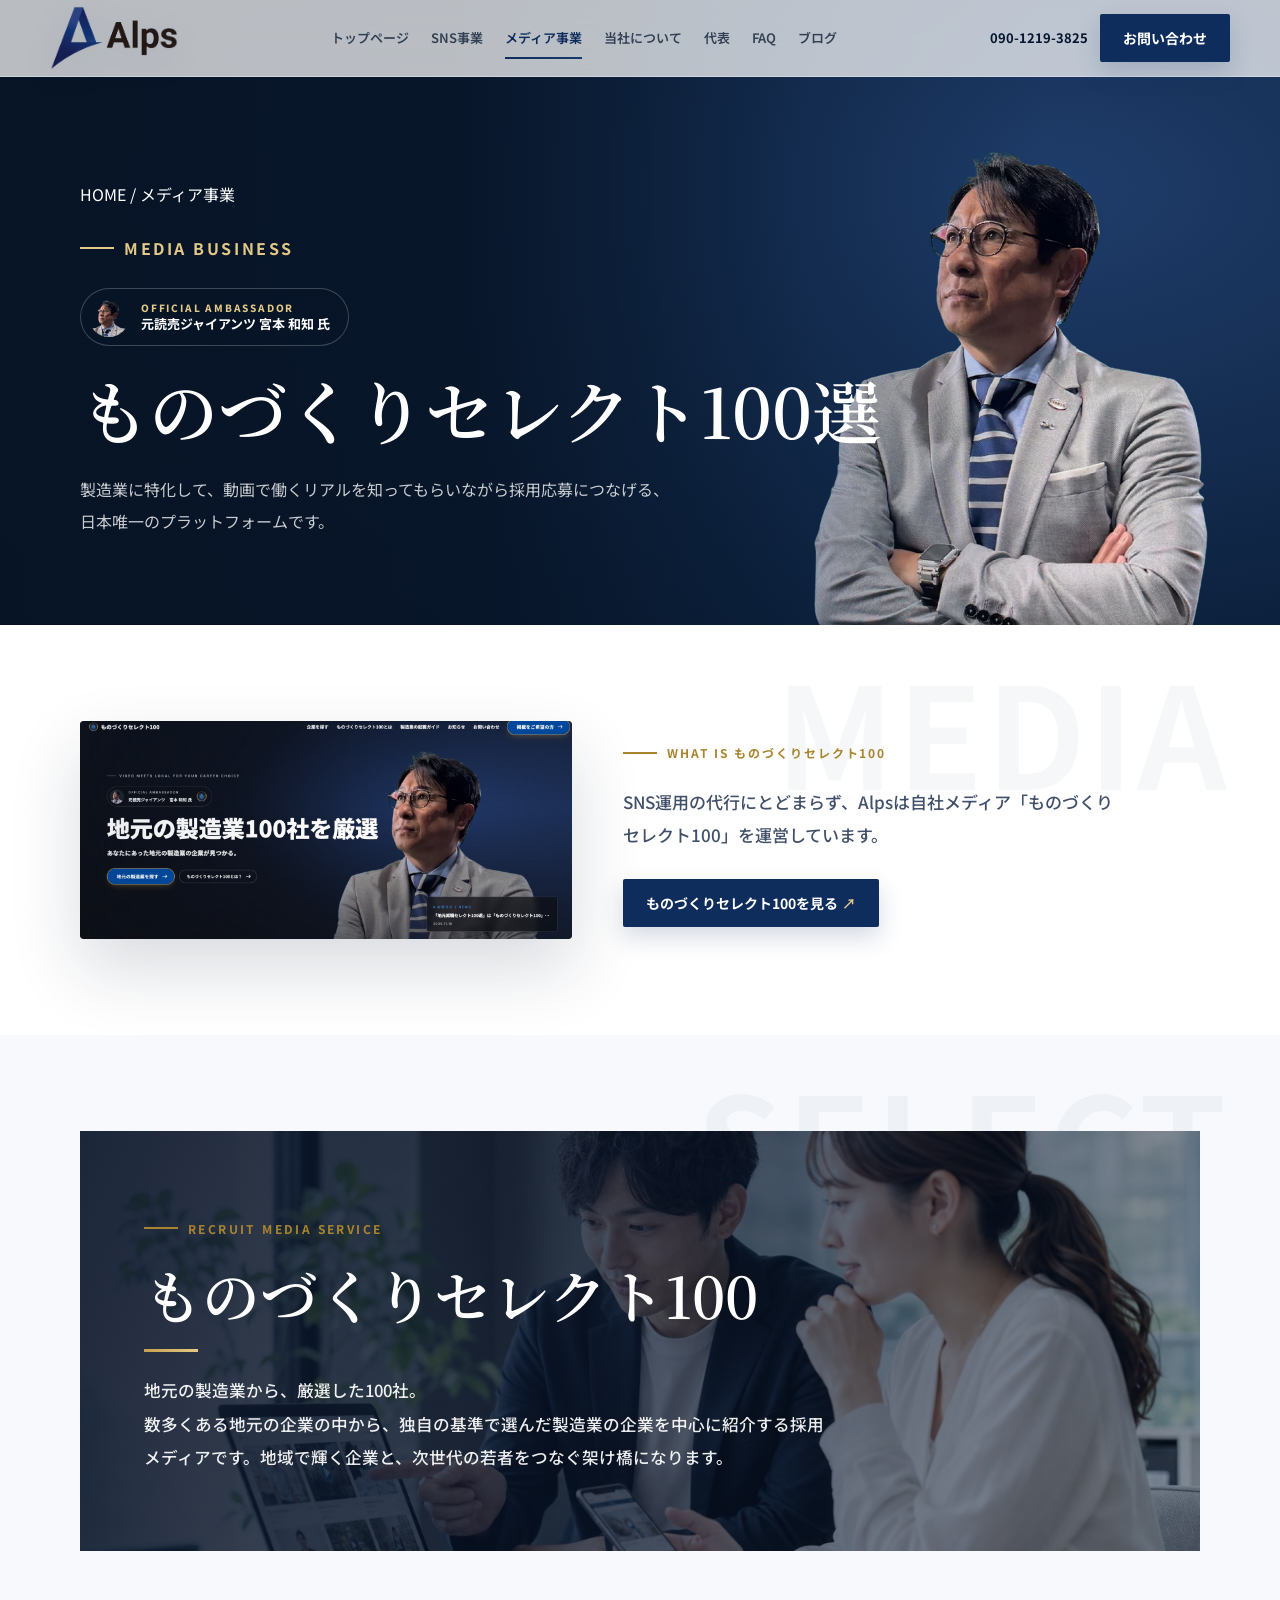
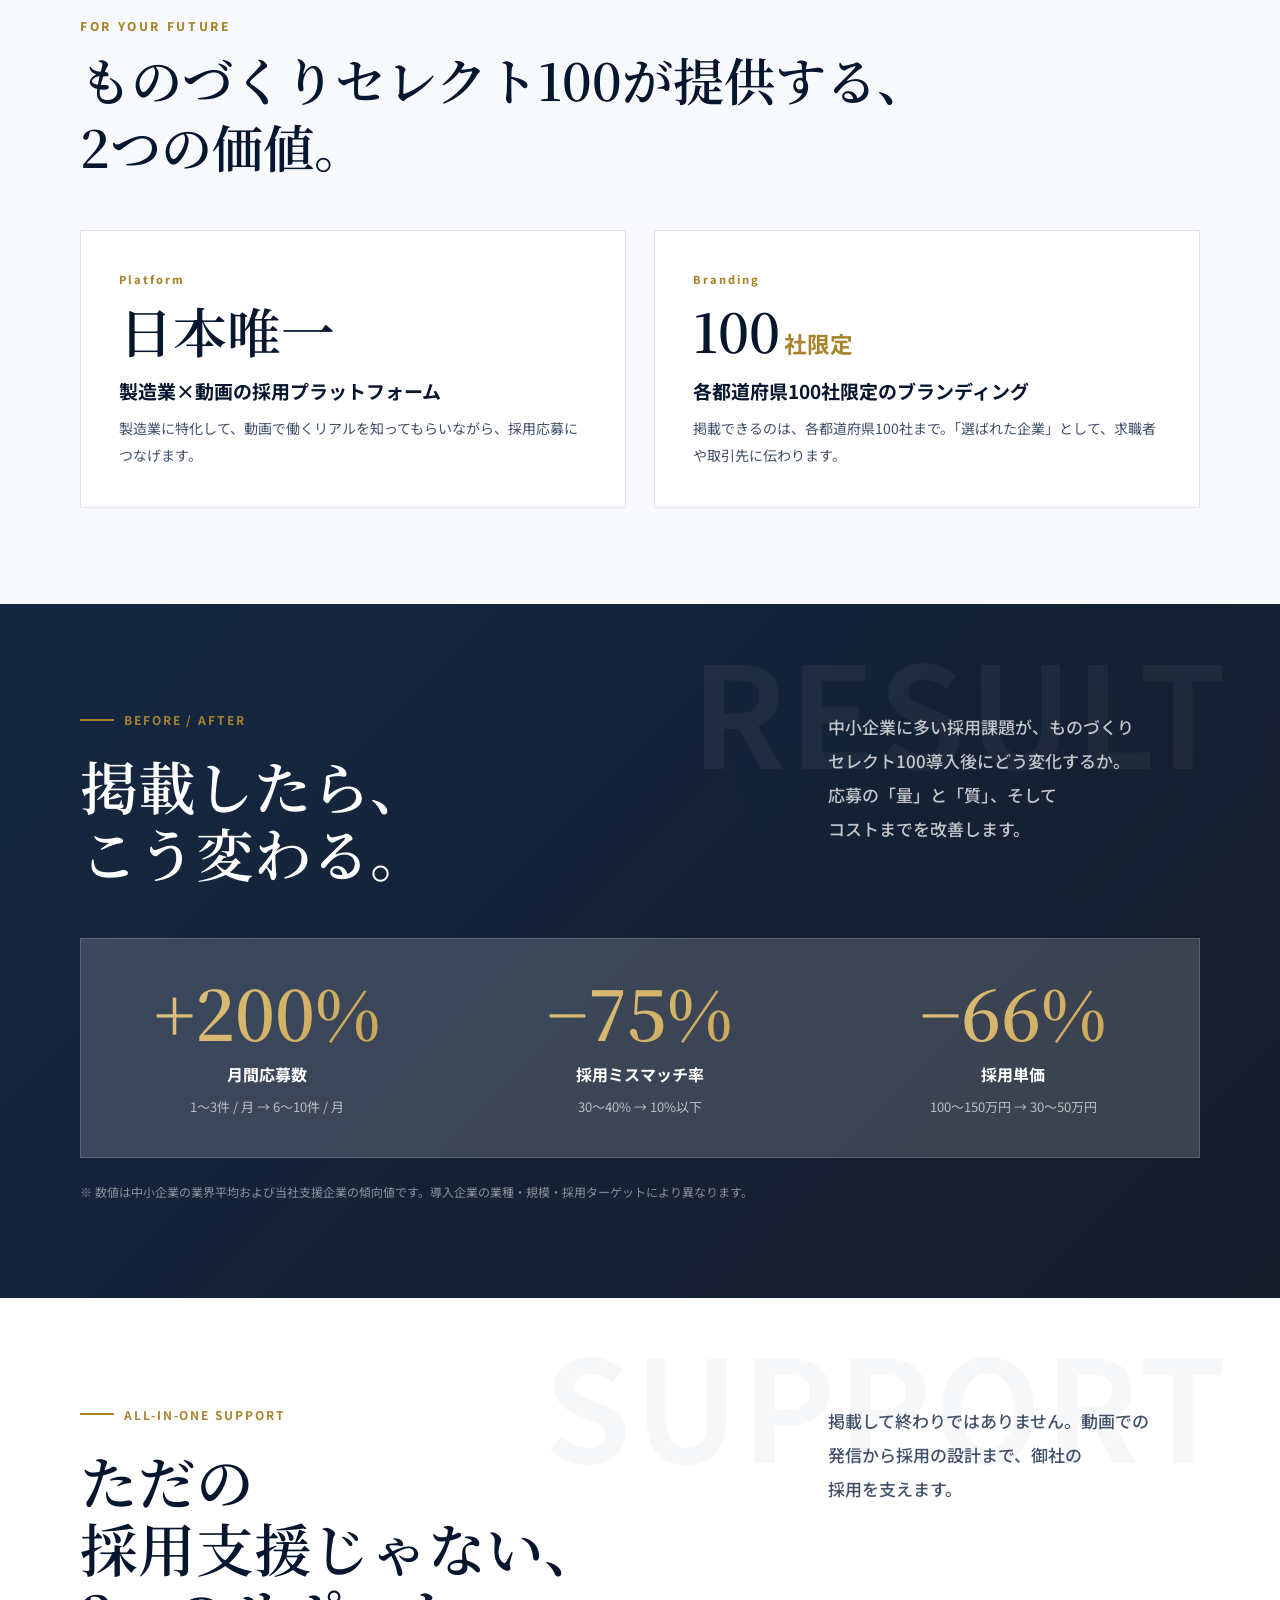
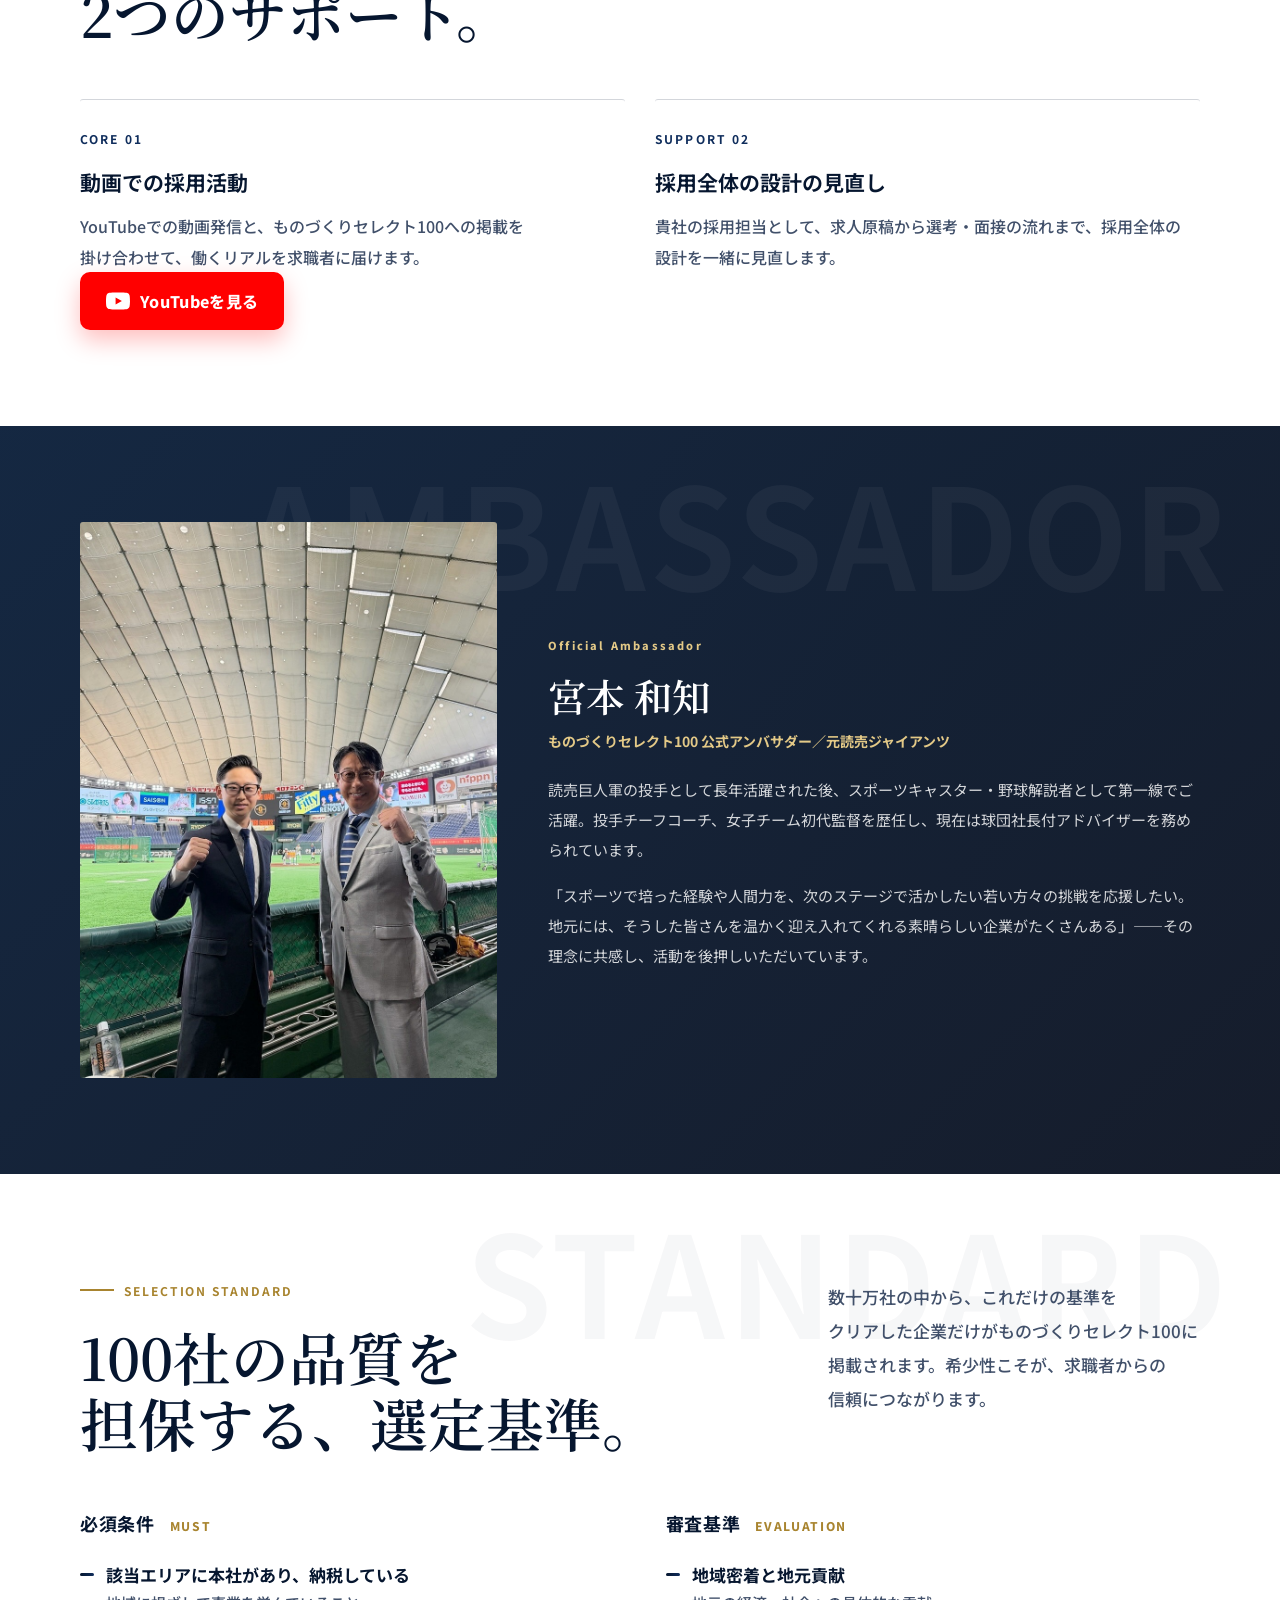
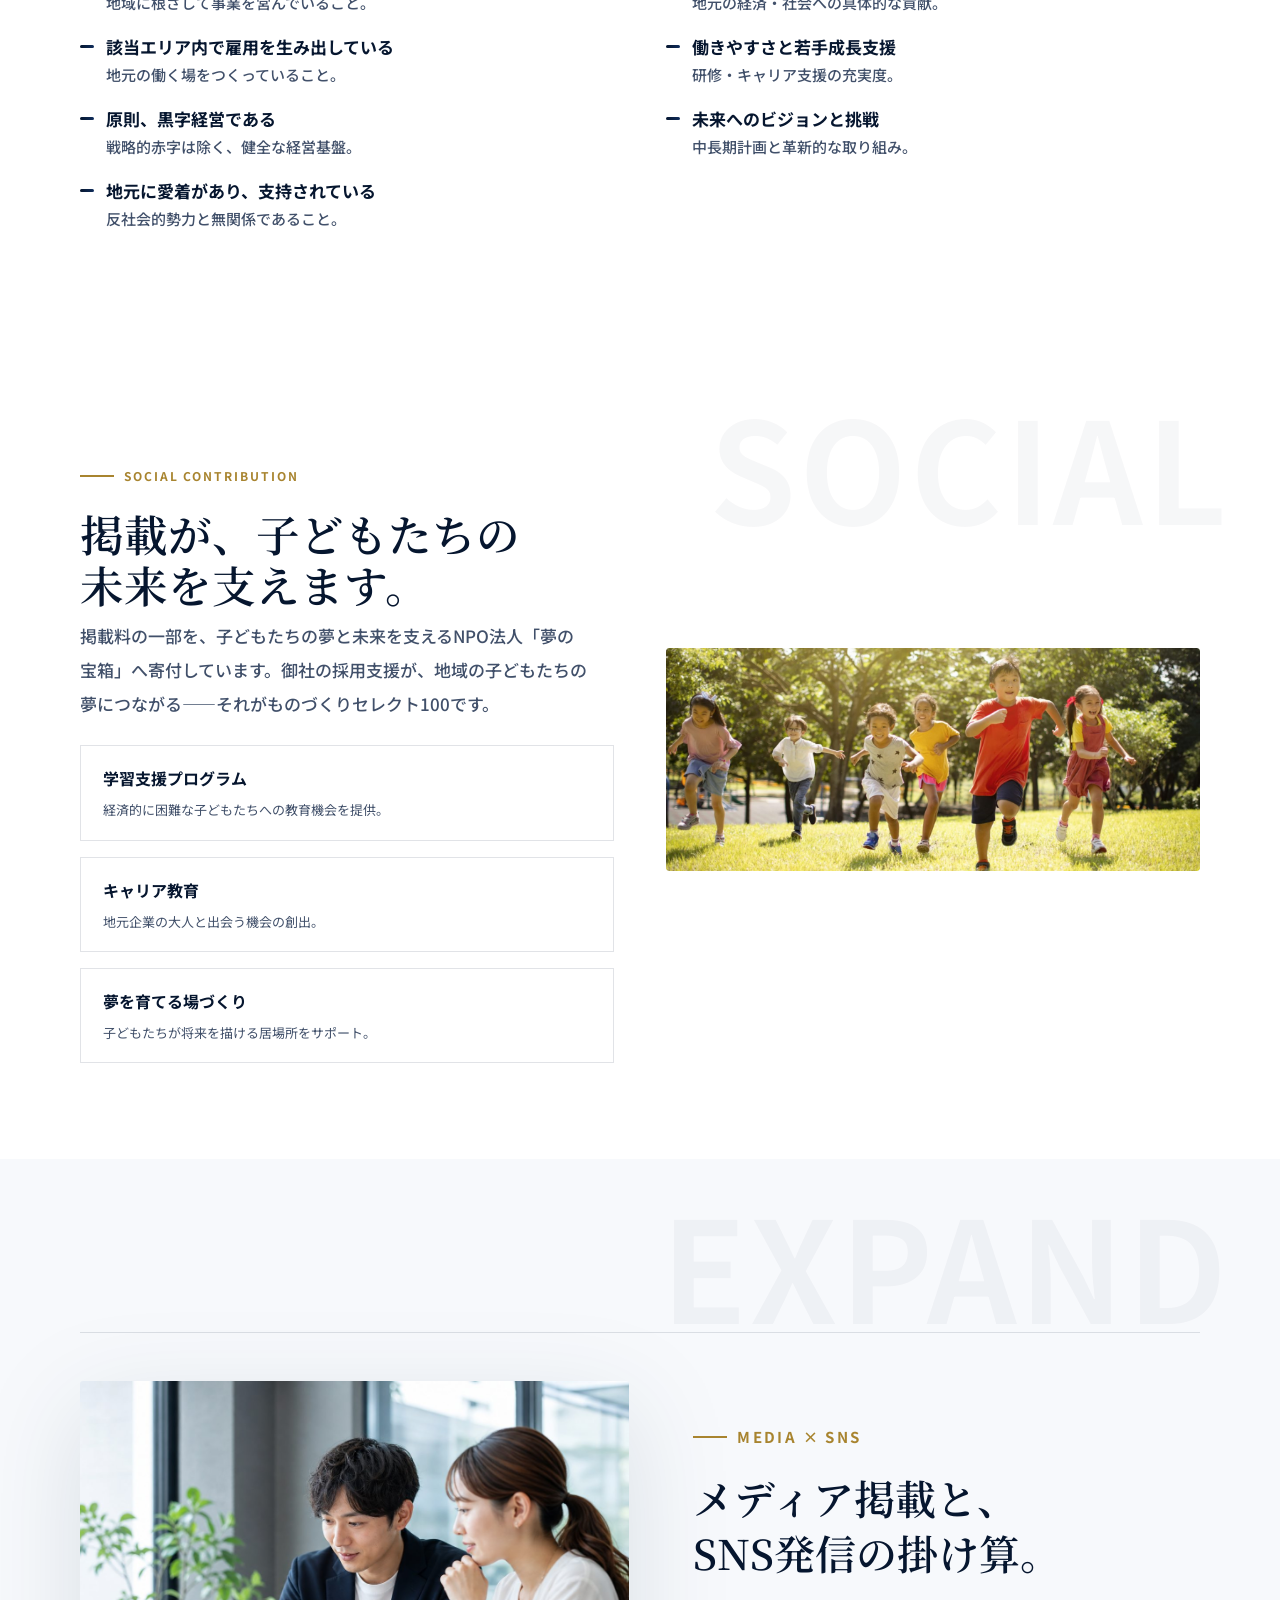
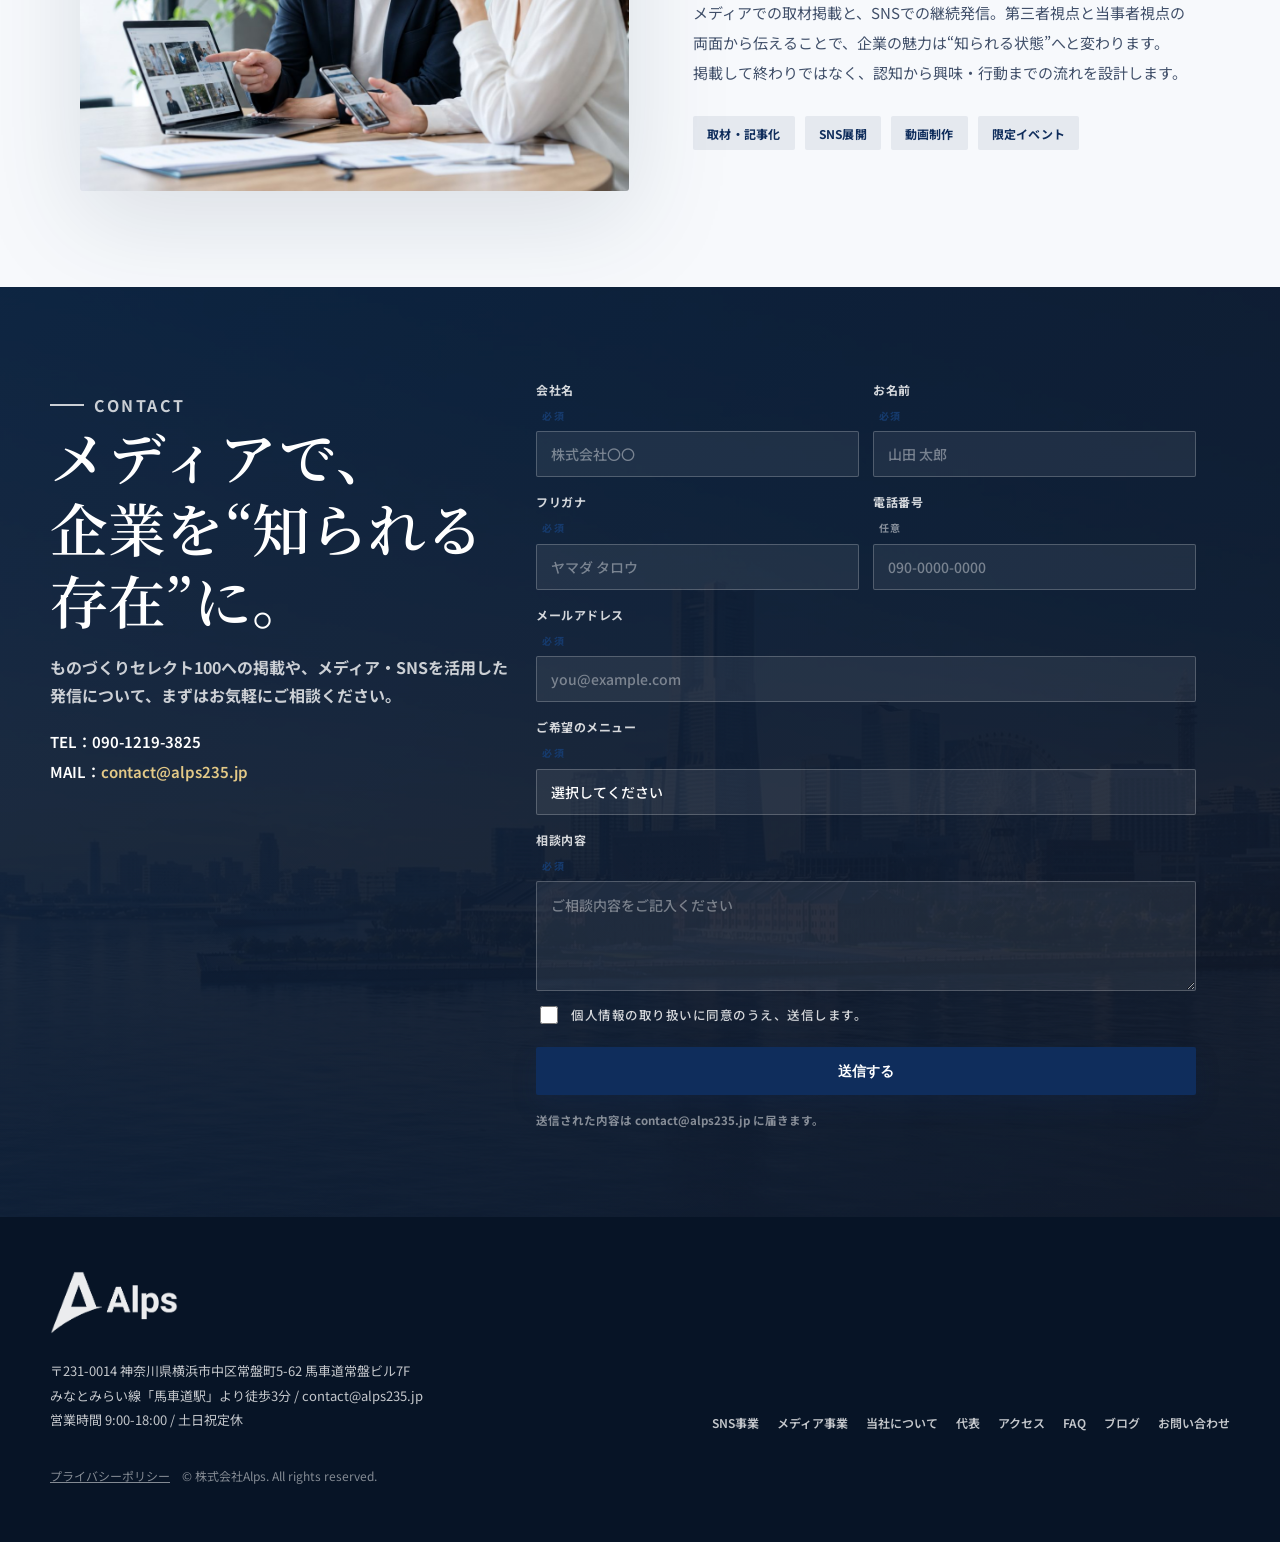
==== commit 42532635: "Apply feedback (11/17)" ====
--- a/after/special.html
+++ b/after/special.html
@@ -115,6 +115,29 @@
     .m-give-tags strong { display: block; color: var(--navy); font-size: 16px; font-weight: 700; }
     .m-give-tags span { display: block; margin-top: 6px; color: var(--muted); font-size: 13px; line-height: 1.8; }
     @media (max-width: 720px) { .m-give { grid-template-columns: 1fr; } }
+    /* 11/17 最初の画面を宮本さん＋公式アンバサダーに */
+    .page-hero.page-hero--amb {
+      background:
+        linear-gradient(90deg, rgba(7,20,38,.97) 0%, rgba(7,20,38,.88) 36%, rgba(11,31,58,.35) 64%, rgba(11,31,58,0) 82%),
+        url("assets/ambassador-cutout.webp?v=20261117") right bottom / auto 100% no-repeat,
+        radial-gradient(120% 140% at 82% 30%, #1f3d6b 0%, #0b1f3a 55%, #071426 100%);
+    }
+    .amb-badge { display: inline-flex; align-items: center; gap: 12px; justify-self: start; padding: 8px 18px 8px 8px; border: 1px solid rgba(255,255,255,.22); border-radius: 999px; background: rgba(7,20,38,.45); }
+    .amb-badge img { width: 40px; height: 40px; border-radius: 50%; object-fit: cover; display: block; }
+    .amb-badge span { display: grid; gap: 2px; line-height: 1.3; }
+    .amb-badge small { color: #e3c987; font-size: 10px; font-weight: 800; letter-spacing: .18em; }
+    .amb-badge b { color: #fff; font-size: 13px; font-weight: 700; }
+    @media (max-width: 860px) {
+      .page-hero.page-hero--amb {
+        background:
+          linear-gradient(0deg, rgba(7,20,38,.97) 0%, rgba(7,20,38,.9) 42%, rgba(11,31,58,.2) 78%),
+          url("assets/ambassador-cutout.webp?v=20261117") 72% top / auto 72% no-repeat,
+          radial-gradient(120% 140% at 70% 20%, #1f3d6b 0%, #0b1f3a 55%, #071426 100%);
+      }
+    }
+    /* 11/17 価値を2つに */
+    .m-pillars.m-pillars--2 { grid-template-columns: repeat(2, minmax(0, 1fr)); }
+    @media (max-width: 860px) { .m-pillars.m-pillars--2 { grid-template-columns: 1fr; } }
   </style>
   <script>document.documentElement.classList.add('js');</script>
 
@@ -168,12 +191,13 @@
   </header>
 
   <main>
-    <section class="page-hero" data-screen-label="メディアヒーロー">
-      <div class="container">
-        <nav class="breadcrumb" aria-label="パンくず"><a href="index.html">HOME</a> <span>/</span> <span>メディア事業</span></nav>
+    <section class="page-hero page-hero--amb" data-screen-label="メディアヒーロー">
+      <div class="container">
+        <nav class="breadcrumb" aria-label="パンくず"><a href="/">HOME</a> <span>/</span> <span>メディア事業</span></nav>
         <p class="eyebrow" style="color:#e3c987;">Media Business</p>
+        <div class="amb-badge"><img src="assets/ambassador-face.png?v=20261117" alt="" width="40" height="40"><span><small>OFFICIAL AMBASSADOR</small><b>元読売ジャイアンツ 宮本 和知 氏</b></span></div>
         <h1 style="font-size:clamp(34px,5.4vw,74px);"><span class="nw">ものづくりセレクト</span><wbr><span class="nw">100選</span></h1>
-        <p>地元の製造業の企業と地元で働きたい人の、一生に一度の出会いを作ります。</p>
+        <p>製造業に特化して、動画で働くリアルを知ってもらいながら採用応募につなげる、日本唯一のプラットフォームです。</p>
       </div>
     </section>
 
@@ -182,18 +206,12 @@
         <div class="media-feature reveal">
           <div class="media-feature-visual">
             <a href="https://jimoto-syuusyoku.com/" target="_blank" rel="noopener" aria-label="ものづくりセレクト100のサイトを開く" style="display:block;">
-              <img src="assets/jimoto-top3.jpg" alt="ものづくりセレクト100 サイト" style="width:100%;height:auto;aspect-ratio:auto;object-fit:contain;background:#fff;display:block;">
+              <img src="assets/jimoto-top3.jpg?v=20261117" alt="ものづくりセレクト100 サイト" style="width:100%;height:auto;aspect-ratio:auto;object-fit:contain;background:#fff;display:block;">
             </a>
           </div>
           <div class="media-feature-body">
             <p class="eyebrow">What is ものづくりセレクト100</p>
-            <h3 class="media-feature-title">取材・編集した魅力を、Webサイト・動画・イベントへ。</h3>
-            <p class="media-feature-lead">SNS運用の代行にとどまらず、Alpsは自社メディア「<span class="nw">ものづくり</span><wbr><span class="nw">セレクト100</span>」を運営しています。企業を第三者の視点で取材・編集し、Webサイト・SNS発信・動画・イベントへ展開。一過性で終わらせず、継続的に知ってもらう仕組みをつくります。</p>
-            <ul class="media-list">
-              <li><strong>第三者視点の編集</strong><span>自社発信では出せない客観性と信頼感。</span></li>
-              <li><strong>学生・求職者へのネットワーク</strong><span>届けたい層との接点をすでに持つ。</span></li>
-              <li><strong>認知から採用まで一気通貫</strong><span>掲載・SNS・動画・イベントを掛け合わせる。</span></li>
-            </ul>
+            <p class="media-feature-lead">SNS運用の代行にとどまらず、Alpsは自社メディア「<span class="nw">ものづくり</span><wbr><span class="nw">セレクト100</span>」を運営しています。</p>
             <a class="btn btn-primary" href="https://jimoto-syuusyoku.com/" target="_blank" rel="noopener">ものづくりセレクト100を見る <em aria-hidden="true">↗</em></a>
           </div>
         </div>
@@ -212,26 +230,20 @@
 
         <div class="m-lockup reveal">
           <span class="m-en">For Your Future</span>
-          <p class="m-jp"><span class="nw">ものづくり</span><wbr><span class="nw">セレクト100</span>が提供する、<wbr><span class="nw">3つの価値。</span></p>
-        </div>
-        <div class="m-pillars reveal">
+          <p class="m-jp"><span class="nw">ものづくり</span><wbr><span class="nw">セレクト100</span>が提供する、<wbr><span class="nw">2つの価値。</span></p>
+        </div>
+        <div class="m-pillars m-pillars--2 reveal">
+          <div class="m-pillar">
+            <span class="m-en">Platform</span>
+            <div class="m-fig">日本唯一</div>
+            <h3>製造業×動画の採用プラットフォーム</h3>
+            <p>製造業に特化して、動画で働くリアルを知ってもらいながら、採用応募につなげます。</p>
+          </div>
           <div class="m-pillar">
             <span class="m-en">Branding</span>
-            <div class="m-fig"><span class="js-count">365</span><small>日</small></div>
-            <h3>認定企業としての社会的信頼</h3>
-            <p>「<span class="nw">ものづくり</span><wbr><span class="nw">セレクト100</span> 認定」で採用ブランドを確立。求職者・取引先・社員の誇りに直結します。</p>
-          </div>
-          <div class="m-pillar">
-            <span class="m-en">Recruiting</span>
-            <div class="m-fig"><span class="js-count">+300</span><small>%</small></div>
-            <h3>応募数と採用成果の最大化</h3>
-            <p>メディア掲載・動画・記事を通じて、価値観に共感する質の高い母集団を継続的に形成します。</p>
-          </div>
-          <div class="m-pillar">
-            <span class="m-en">Meeting</span>
             <div class="m-fig"><span class="js-count">100</span><small>社限定</small></div>
-            <h3>学生との出会いを生む</h3>
-            <p>就職意欲の高い学生が集まる、掲載企業限定のミートアップで効率的な接点を創出します。</p>
+            <h3>各都道府県100社限定のブランディング</h3>
+            <p>掲載できるのは、各都道府県100社まで。「選ばれた企業」として、求職者や取引先に伝わります。</p>
           </div>
         </div>
       </div>
@@ -268,23 +280,19 @@
       </div>
     </section>
 
-    <!-- ===== 6つのサポート ===== -->
-    <section class="section" data-kicker="SUPPORT" data-screen-label="6つのサポート">
+    <!-- ===== 2つのサポート ===== -->
+    <section class="section" data-kicker="SUPPORT" data-screen-label="2つのサポート">
       <div class="container">
         <div class="section-head reveal">
           <div>
             <p class="eyebrow">All-in-One Support</p>
-            <h2 class="section-title">ただの採用支援じゃない、6つのサポート。</h2>
-          </div>
-          <p class="section-copy">掲載して終わりではありません。ブランディングから採用、学生との出会い、経営者ネットワークまで。御社の採用力を多面的に支えます。</p>
-        </div>
-        <div class="grid grid-3 reveal">
-          <a class="card" href="https://jimoto-syuusyoku.com/" target="_blank" rel="noopener"><span class="card-number">CORE 01</span><h3>メディア掲載</h3><p>地元の製造業から100社限定の希少枠。「選ばれた企業」というポジションが、求職者の第一印象を変えます。掲載期間は1年間。</p><span class="site-btn"><svg viewBox="0 0 24 24" width="18" height="18" fill="none" stroke="currentColor" stroke-width="2" stroke-linecap="round" stroke-linejoin="round" aria-hidden="true"><path d="M18 13v6a2 2 0 0 1-2 2H5a2 2 0 0 1-2-2V8a2 2 0 0 1 2-2h6"/><polyline points="15 3 21 3 21 9"/><line x1="10" y1="14" x2="21" y2="3"/></svg>掲載サイトを見る <em aria-hidden="true">→</em></span></a>
-          <article class="card"><span class="card-number">SUPPORT 02</span><h3>採用コンサル</h3><p>専任担当が月1回のオンライン面談で伴走。応募データや選考フローを診断し、求人原稿・面接フローまで一緒に磨きます。</p></article>
-          <a class="card" href="https://youtube.com/channel/UCRNFqnMFHb-Qp9sa0mqdWAQ?si=ZmJdpICuqnjxCq0V" target="_blank" rel="noopener"><span class="card-number">CREATIVE 03</span><h3>YouTube対談・SNSでPR</h3><p>SNS運用のプロが企画から編集まで一貫対応。代表の熱量・人柄を引き出し、文字では伝わらない魅力を動画で可視化します。</p><span class="yt-btn"><svg viewBox="0 0 24 24" width="18" height="18" fill="currentColor" aria-hidden="true"><path d="M23.5 6.2a3 3 0 0 0-2.1-2.1C19.5 3.6 12 3.6 12 3.6s-7.5 0-9.4.5A3 3 0 0 0 .5 6.2C0 8.1 0 12 0 12s0 3.9.5 5.8a3 3 0 0 0 2.1 2.1c1.9.5 9.4.5 9.4.5s7.5 0 9.4-.5a3 3 0 0 0 2.1-2.1c.5-1.9.5-5.8.5-5.8s0-3.9-.5-5.8zM9.6 15.6V8.4l6.3 3.6-6.3 3.6z"/></svg>YouTubeを見る</span></a>
-          <article class="card"><span class="card-number">EVENT 04</span><h3>ミートアップ100選</h3><p>意欲の高い学生を厳選集客し、卓単位でじっくり対話できる掲載企業限定イベント。本当に合う学生に出会えます。</p></article>
-          <article class="card"><span class="card-number">NETWORK 05</span><h3>経営者交流会</h3><p>業界・地域を超えた選定企業の経営者ネットワーク。採用の成功事例の共有から、新たなBtoBの出会いまで広がります。</p></article>
-          <article class="card"><span class="card-number">BRAND 06</span><h3>認定エンブレムの贈呈</h3><p>第三者認証ブランドとして公式エンブレムを無償提供（PNG・JPG・SVG）。採用ページや名刺など、あらゆる接点で活用できます。</p></article>
+            <h2 class="section-title">ただの採用支援じゃない、2つのサポート。</h2>
+          </div>
+          <p class="section-copy">掲載して終わりではありません。動画での発信から採用の設計まで、御社の採用を支えます。</p>
+        </div>
+        <div class="grid grid-2 reveal">
+          <a class="card" href="https://youtube.com/channel/UCRNFqnMFHb-Qp9sa0mqdWAQ?si=ZmJdpICuqnjxCq0V" target="_blank" rel="noopener"><span class="card-number">CORE 01</span><h3>動画での採用活動</h3><p>YouTubeでの動画発信と、<span class="nw">ものづくり</span><wbr><span class="nw">セレクト100</span>への掲載を掛け合わせて、働くリアルを求職者に届けます。</p><span class="yt-btn"><svg viewBox="0 0 24 24" width="18" height="18" fill="currentColor" aria-hidden="true"><path d="M23.5 6.2a3 3 0 0 0-2.1-2.1C19.5 3.6 12 3.6 12 3.6s-7.5 0-9.4.5A3 3 0 0 0 .5 6.2C0 8.1 0 12 0 12s0 3.9.5 5.8a3 3 0 0 0 2.1 2.1c1.9.5 9.4.5 9.4.5s7.5 0 9.4-.5a3 3 0 0 0 2.1-2.1c.5-1.9.5-5.8.5-5.8s0-3.9-.5-5.8zM9.6 15.6V8.4l6.3 3.6-6.3 3.6z"/></svg>YouTubeを見る</span></a>
+          <article class="card"><span class="card-number">SUPPORT 02</span><h3>採用全体の設計の見直し</h3><p>貴社の採用担当として、求人原稿から選考・面接の流れまで、採用全体の設計を一緒に見直します。</p></article>
         </div>
       </div>
     </section>
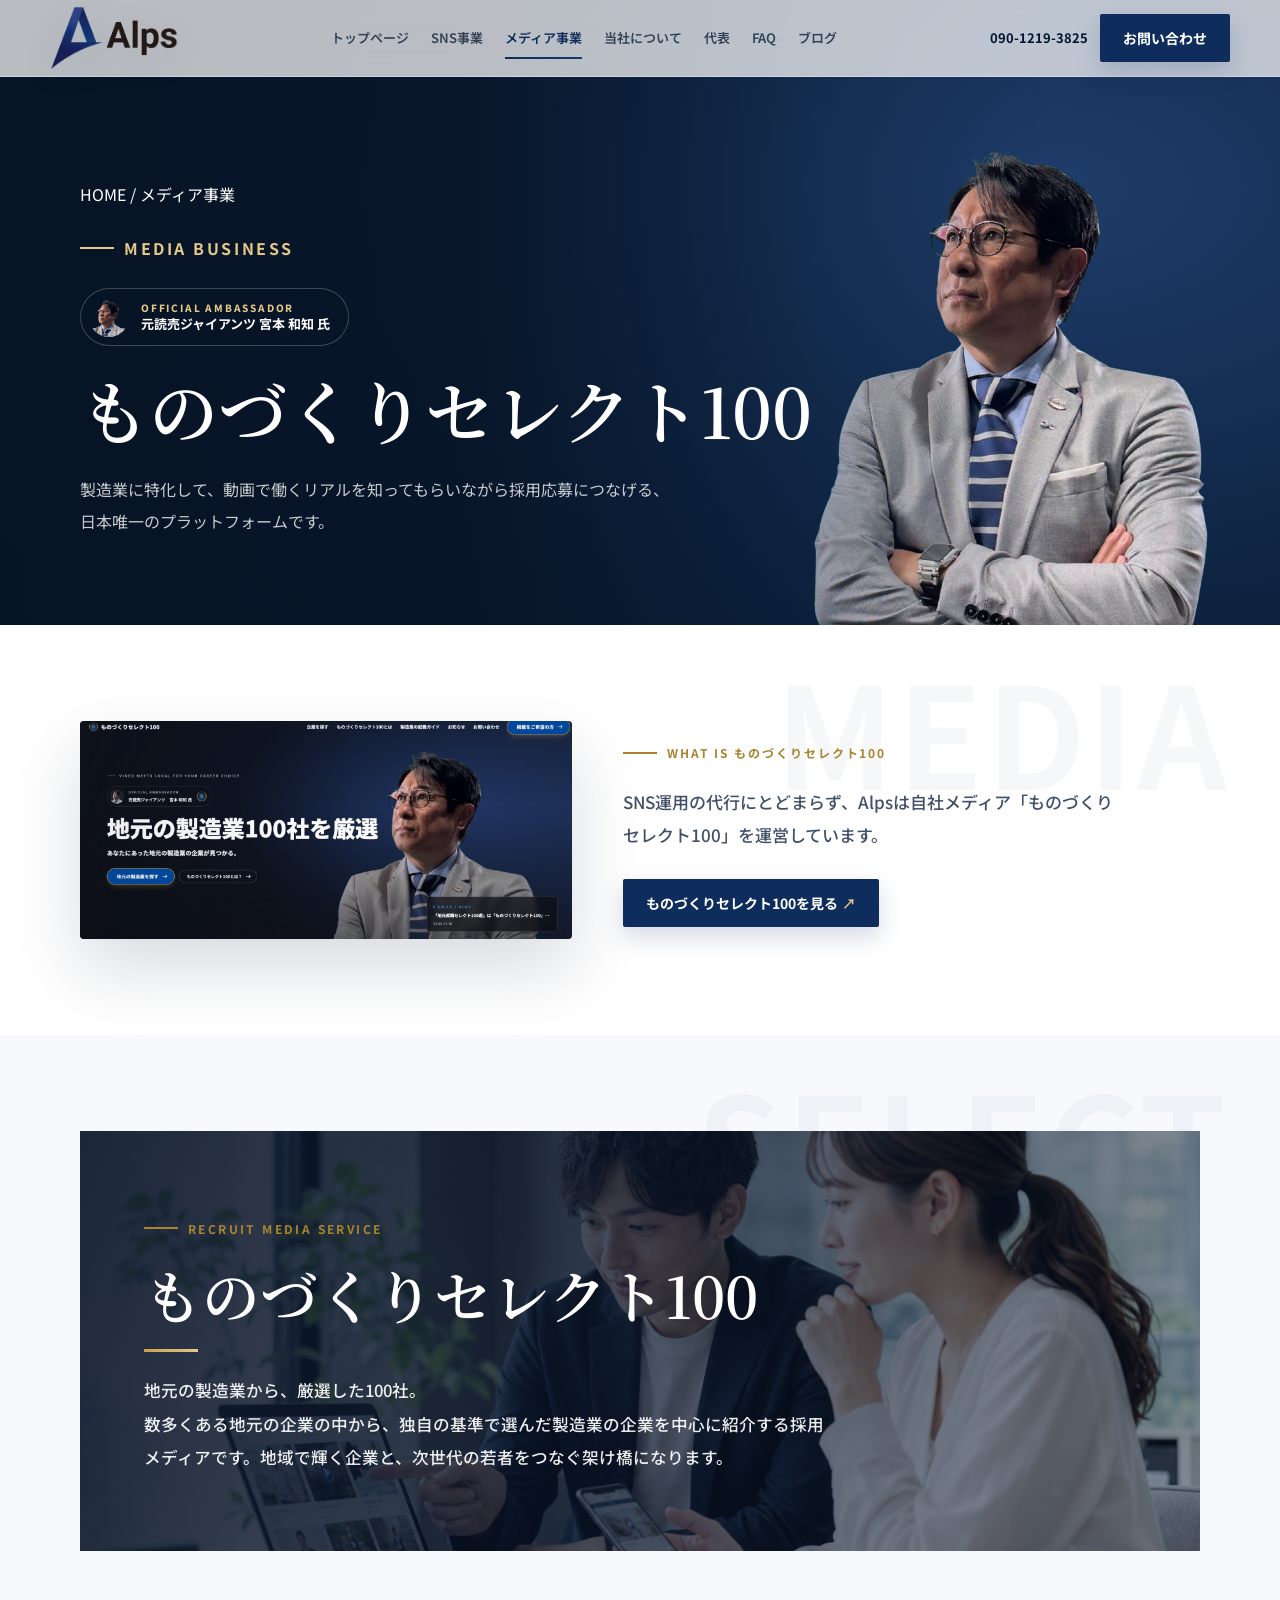
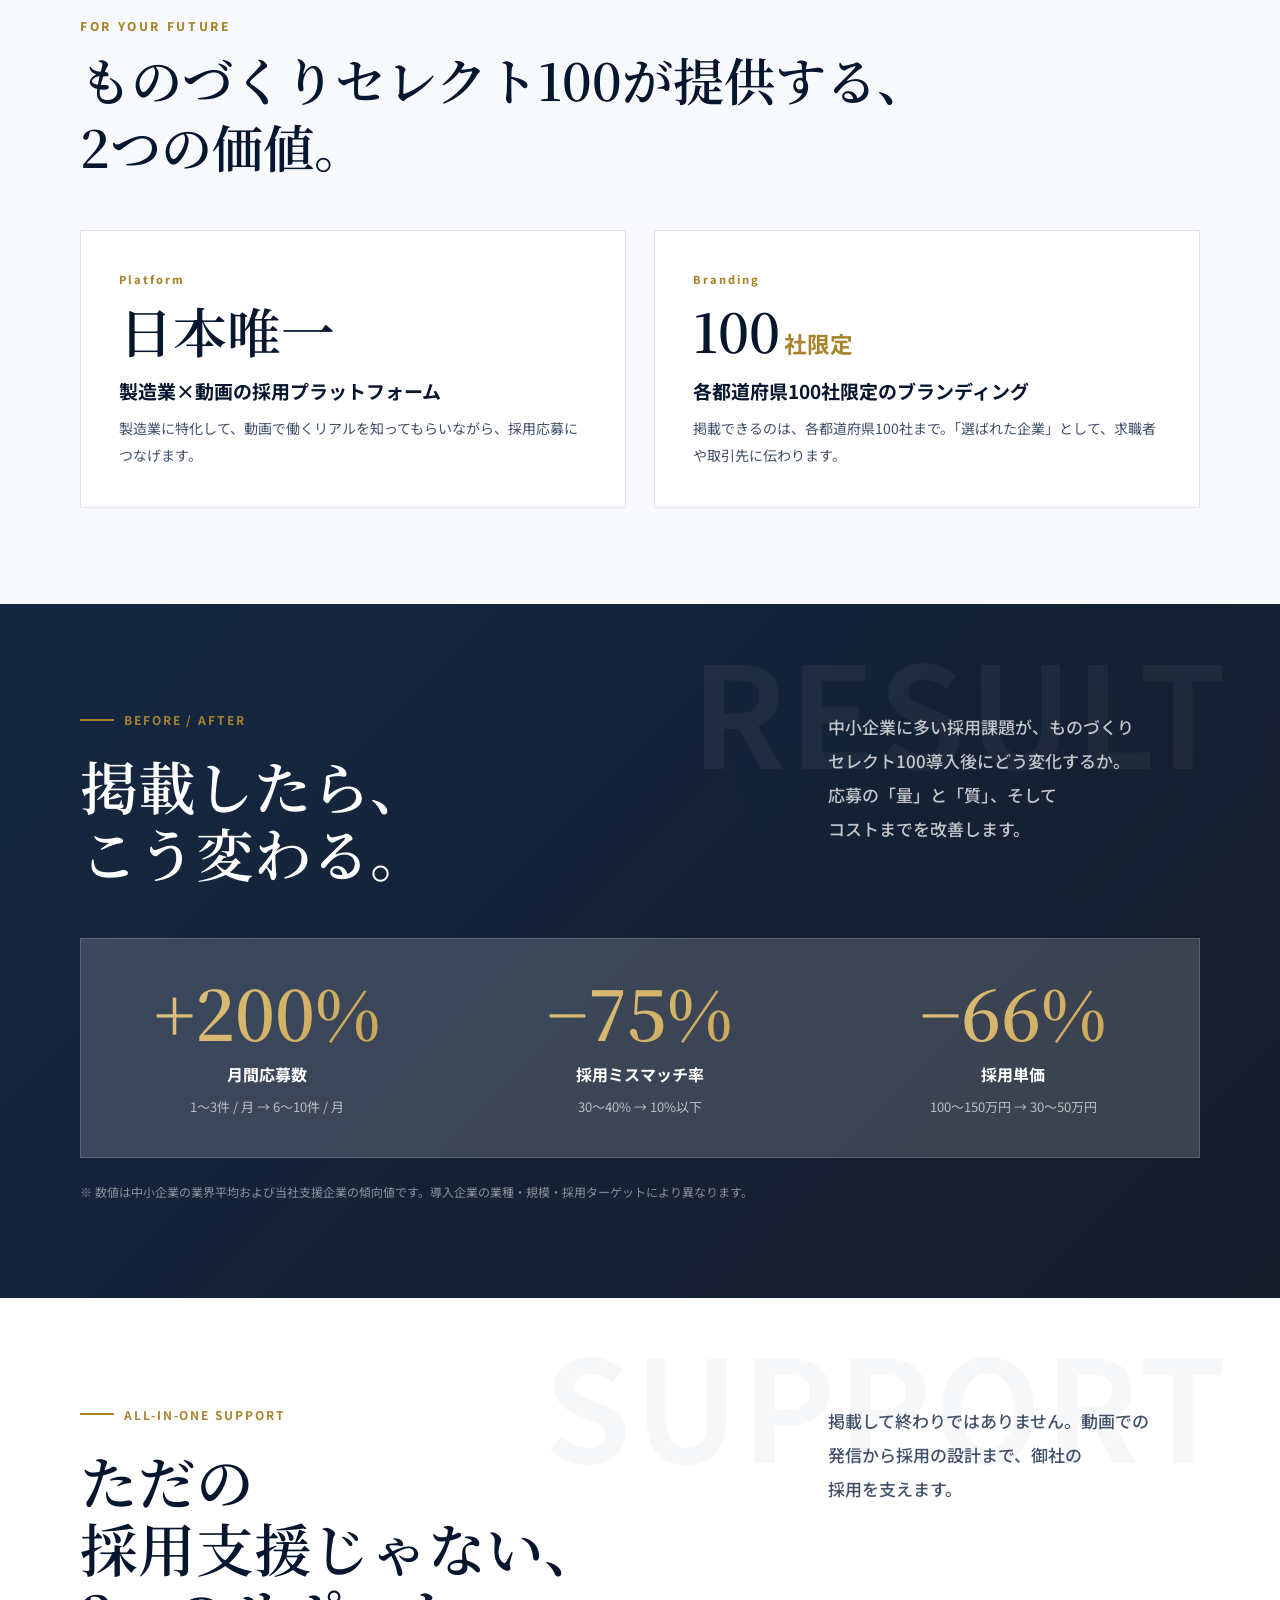
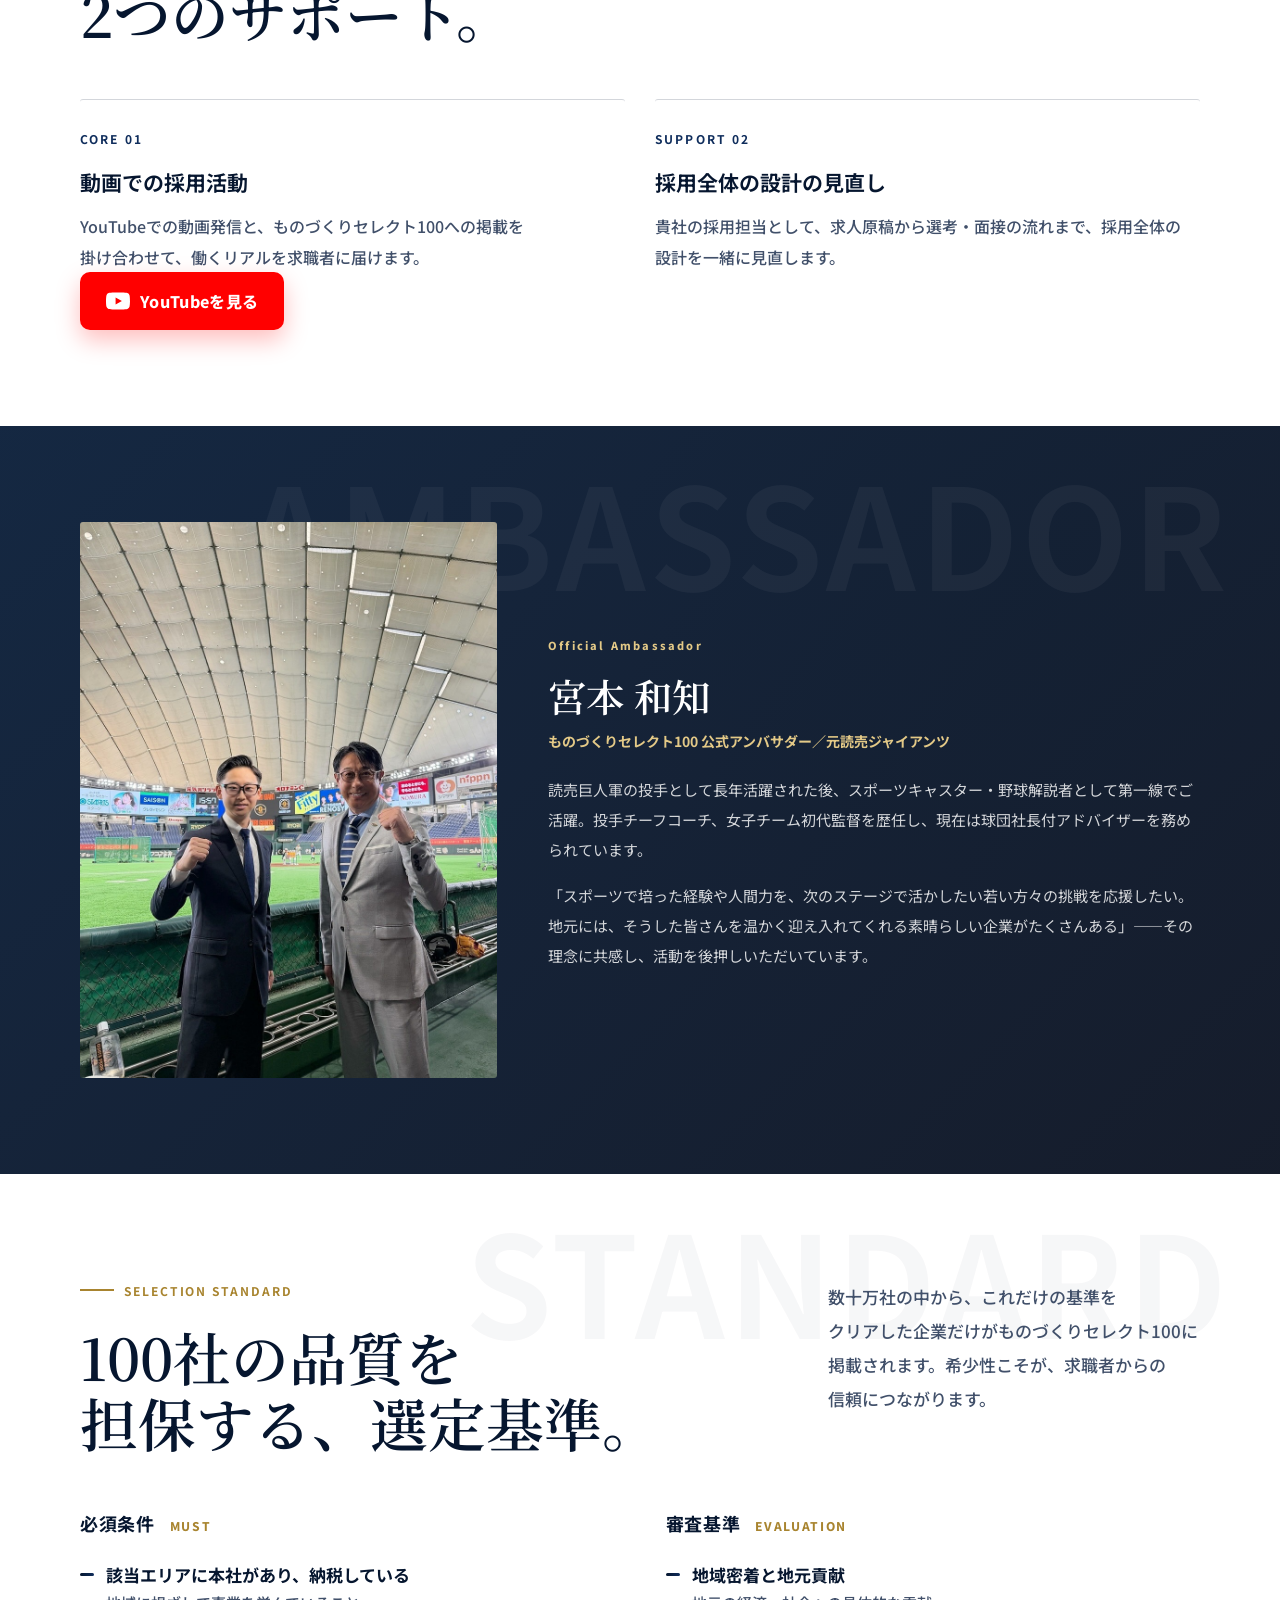
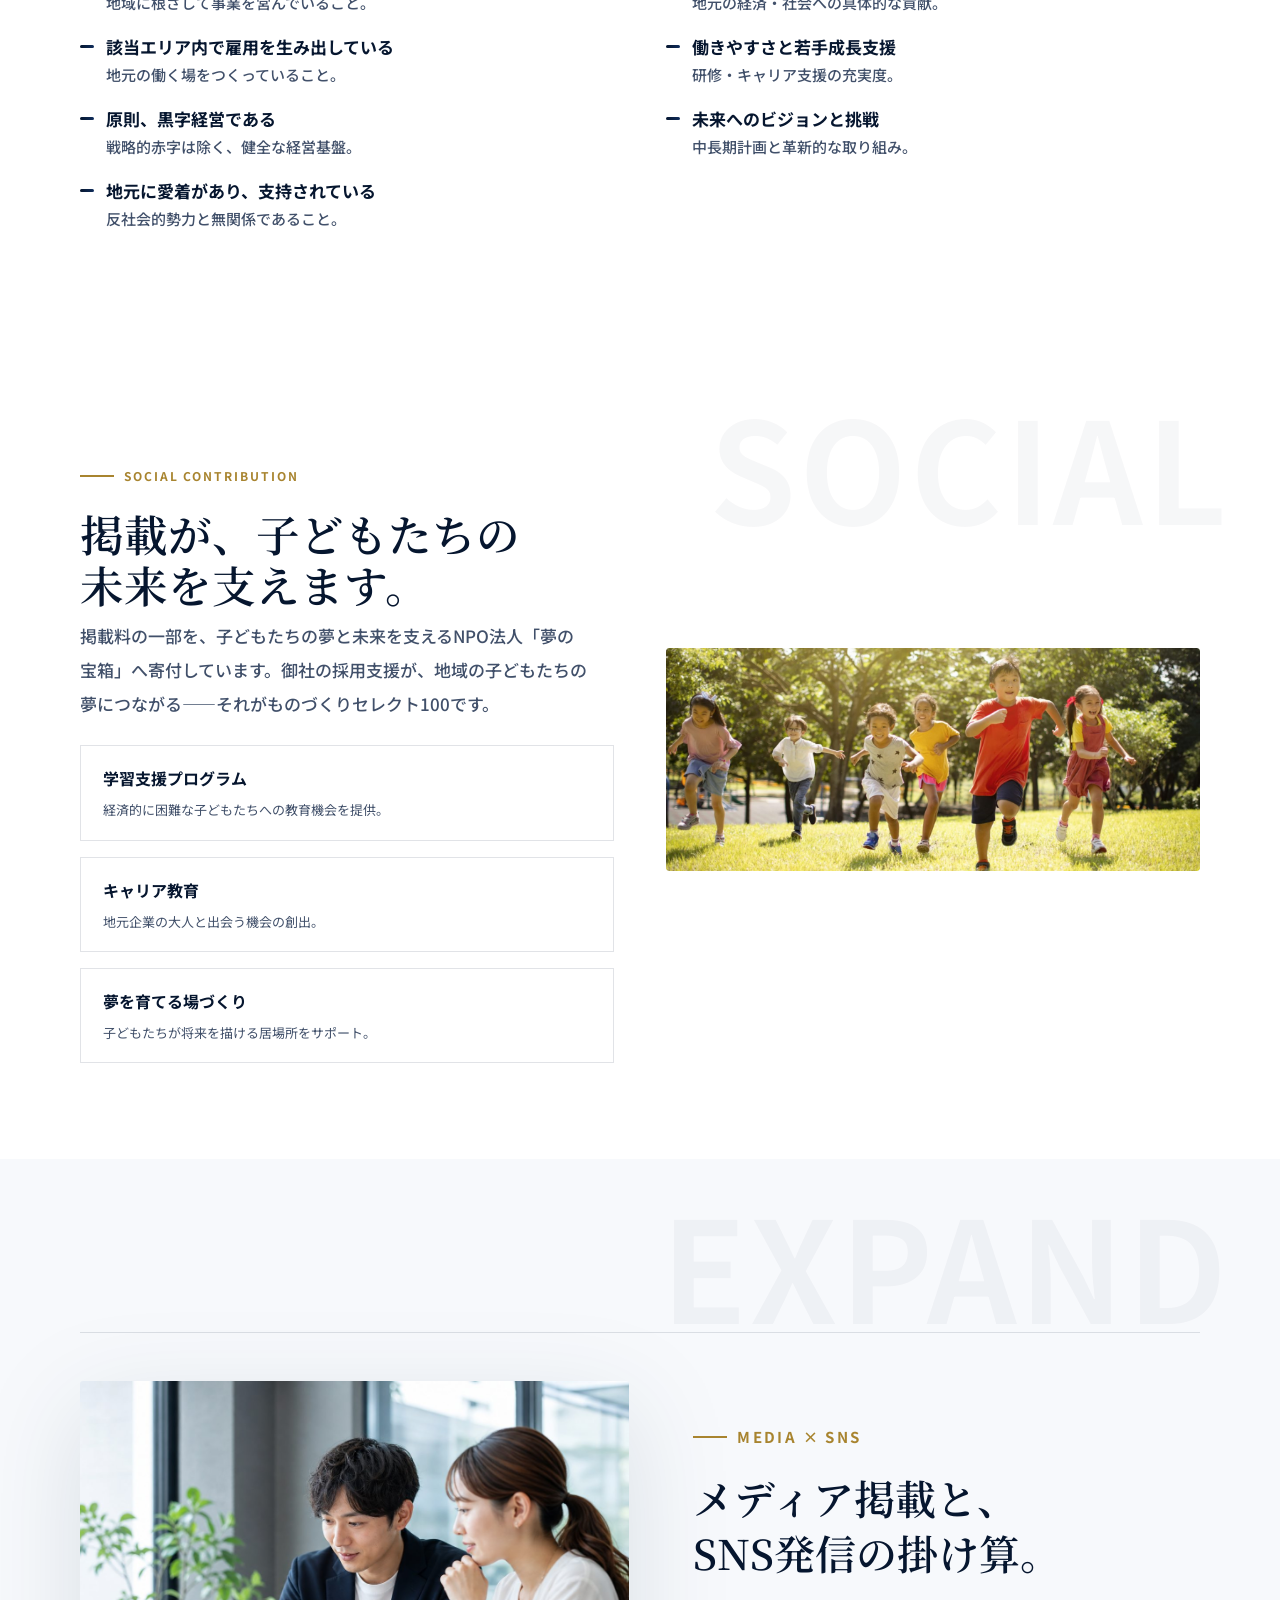
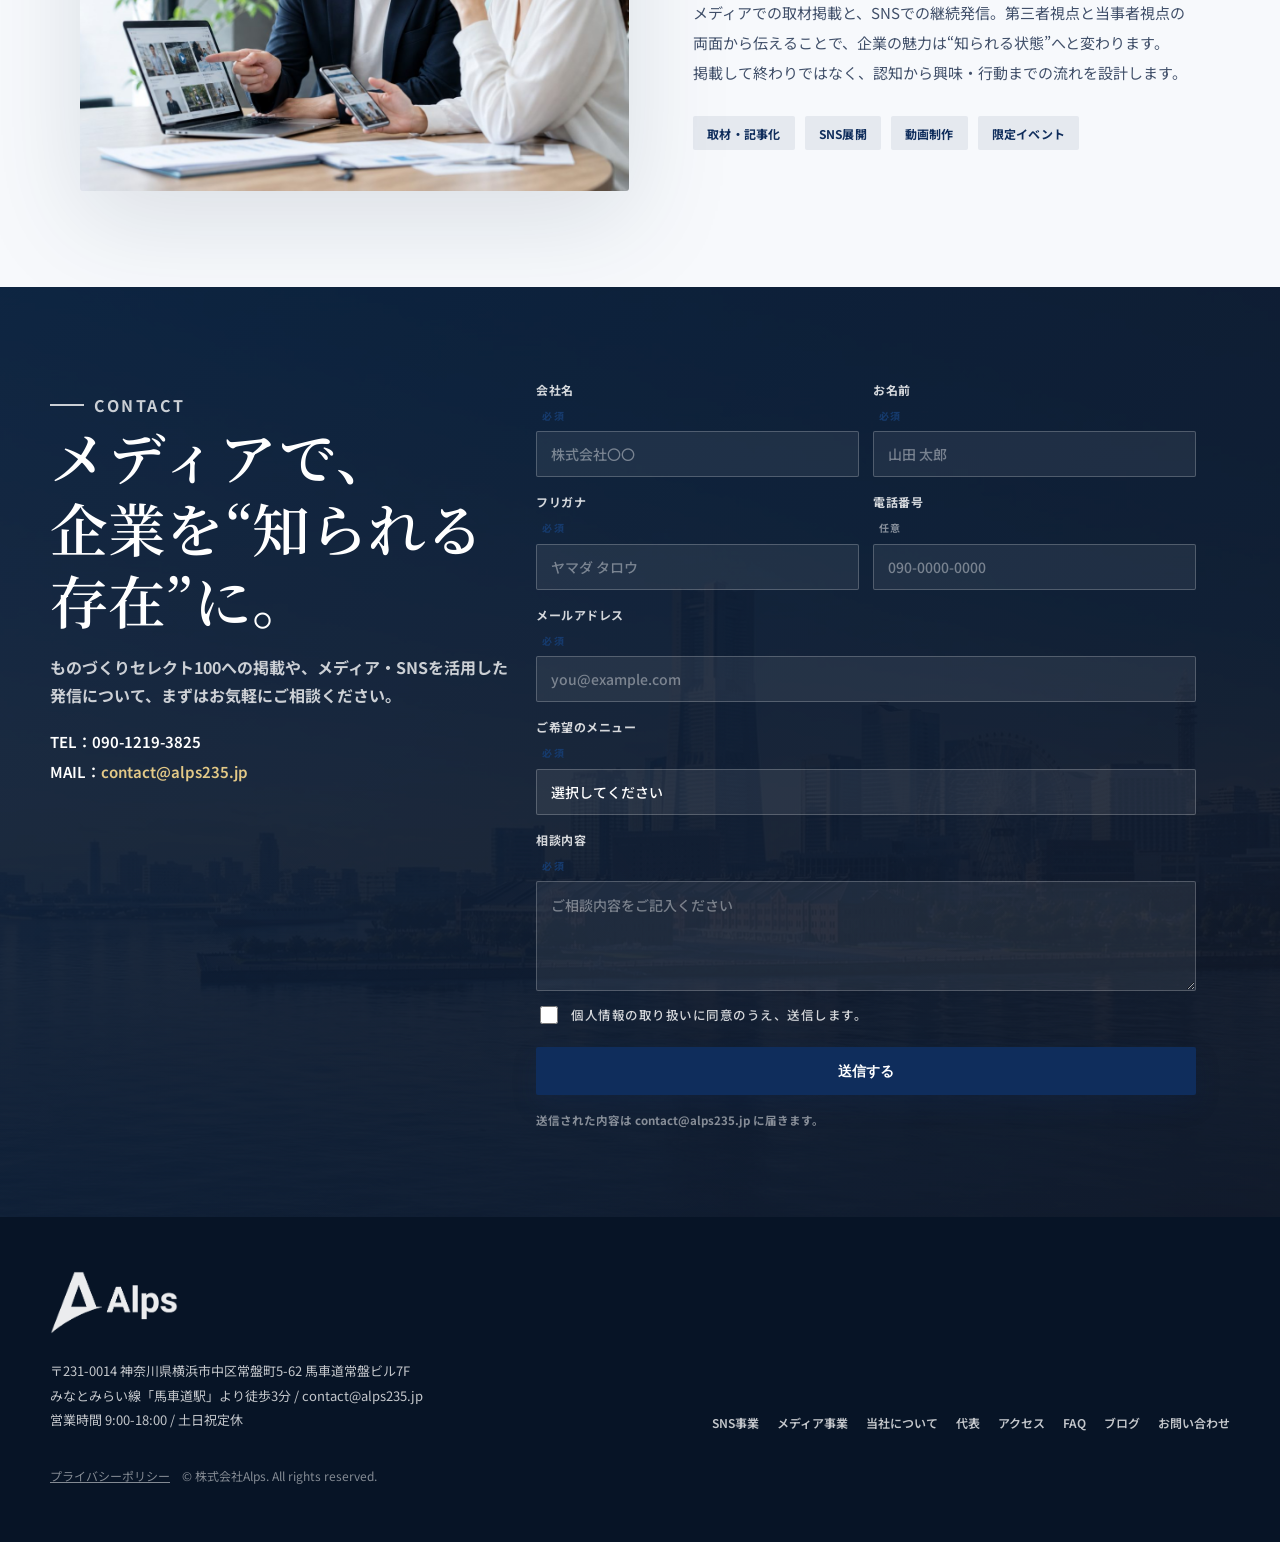
==== commit 37d265c8: "大見出しを正式名称に" ====
--- a/after/special.html
+++ b/after/special.html
@@ -196,7 +196,7 @@
         <nav class="breadcrumb" aria-label="パンくず"><a href="/">HOME</a> <span>/</span> <span>メディア事業</span></nav>
         <p class="eyebrow" style="color:#e3c987;">Media Business</p>
         <div class="amb-badge"><img src="assets/ambassador-face.png?v=20261117" alt="" width="40" height="40"><span><small>OFFICIAL AMBASSADOR</small><b>元読売ジャイアンツ 宮本 和知 氏</b></span></div>
-        <h1 style="font-size:clamp(34px,5.4vw,74px);"><span class="nw">ものづくりセレクト</span><wbr><span class="nw">100選</span></h1>
+        <h1 style="font-size:clamp(34px,5.4vw,74px);"><span class="nw">ものづくりセレクト</span><wbr><span class="nw">100</span></h1>
         <p>製造業に特化して、動画で働くリアルを知ってもらいながら採用応募につなげる、日本唯一のプラットフォームです。</p>
       </div>
     </section>
--- a/after/alps.css
+++ b/after/alps.css
@@ -2264,3 +2264,9 @@
 
 /* 11/16 名前などを途中で折り返さない */
 .nw { white-space: nowrap; }
+
+/* 11/19 トップの事業カード：画像を切らずに全体表示（比率 1600:711） */
+.business-card.business-card--wide { grid-template-rows: auto 1fr; }
+.business-card--wide .business-thumb { aspect-ratio: 1600 / 711; }
+.business-card--wide .business-thumb img { object-position: center; transform: none; }
+.business-card--wide:hover .business-thumb img, .business-card--wide.is-hover .business-thumb img { transform: none; }
